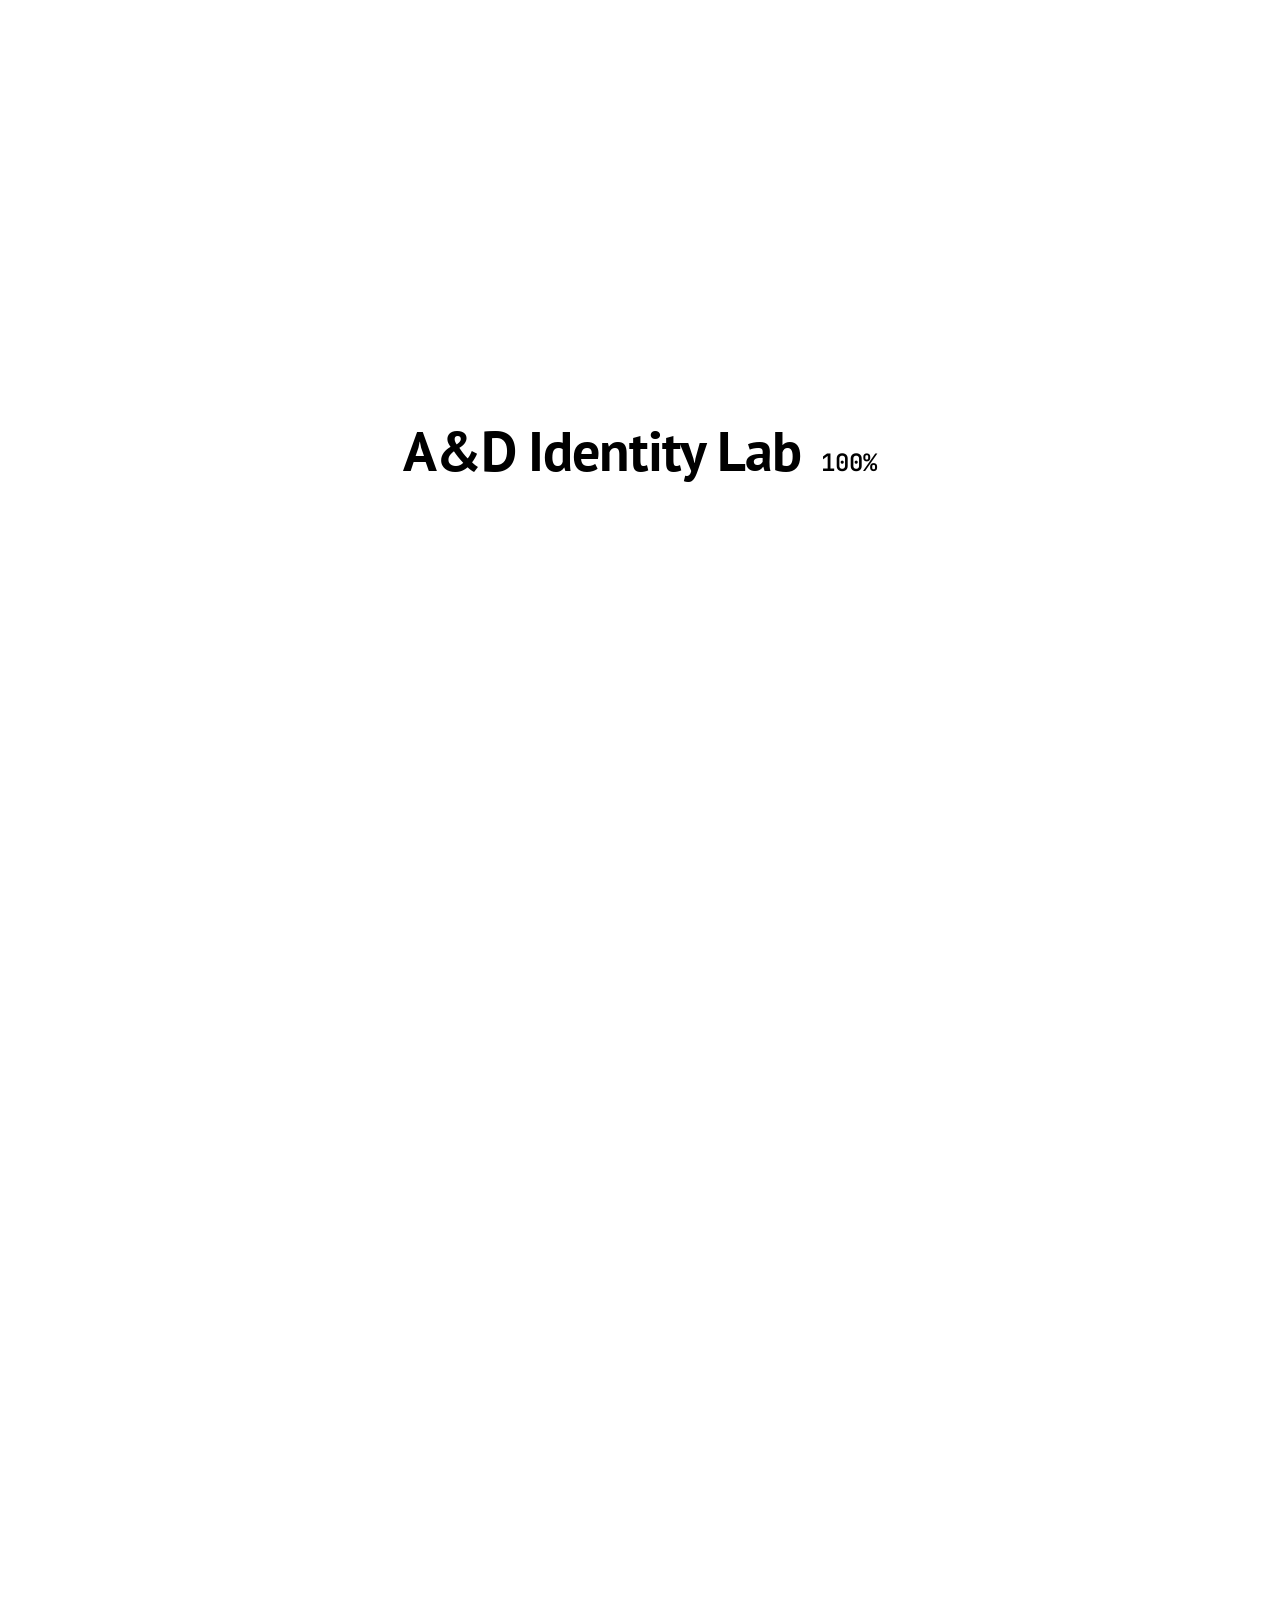
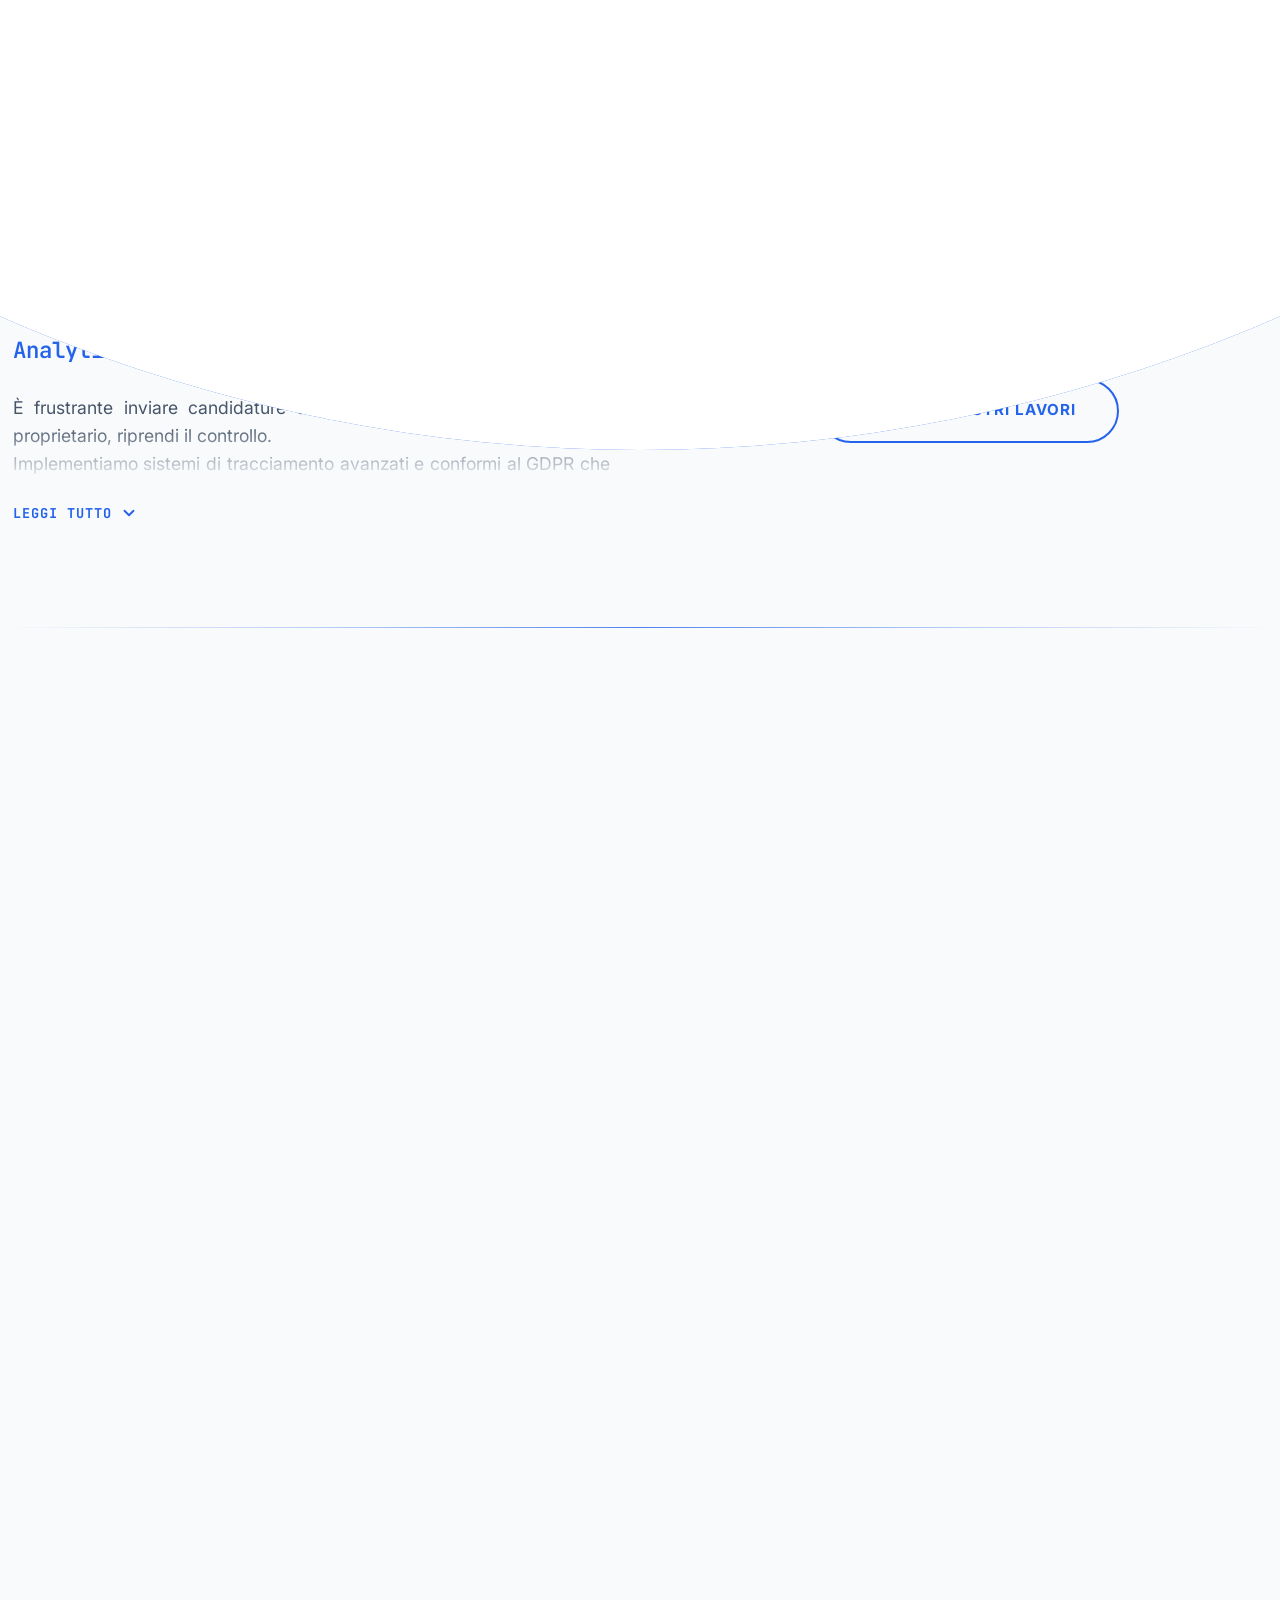
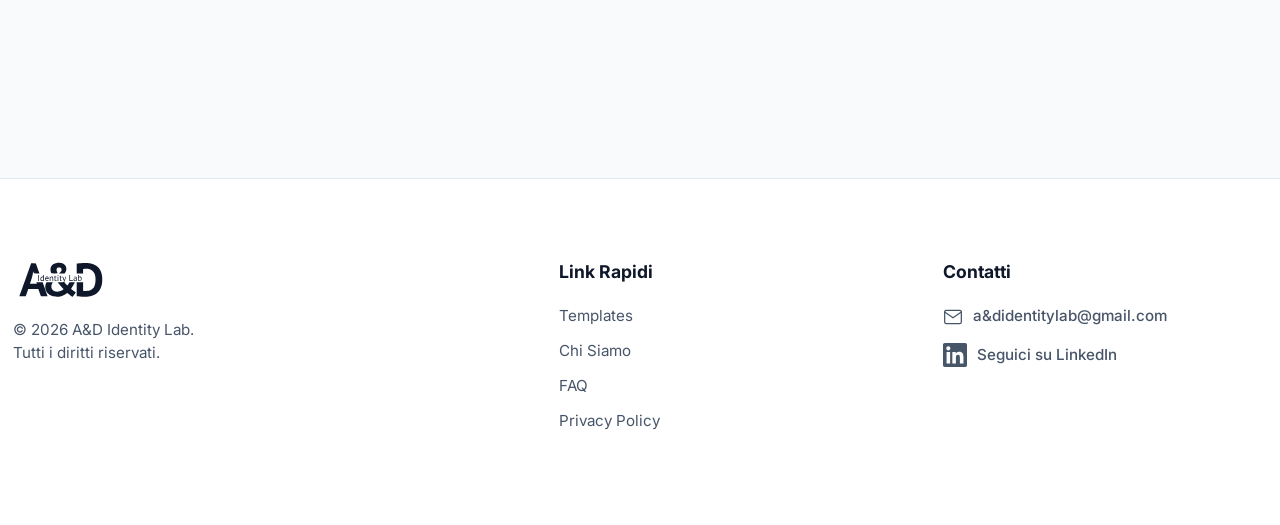
==== index.html @ 87195592 "nuovo logo e bug fix" ====
<!DOCTYPE html>
<html lang="it">
<head>
  <meta charset="UTF-8">
  <meta name="viewport" content="width=device-width, initial-scale=1.0, maximum-scale=1.0, user-scalable=no">
  <title>A&D Identity Lab | Siti Web Professionali</title>

  <link rel="icon" type="image/svg+xml" href="img/favicon.svg">

  <link rel="preconnect" href="https://fonts.googleapis.com">
  <link rel="preconnect" href="https://fonts.gstatic.com" crossorigin>
  <link href="https://fonts.googleapis.com/css2?family=Inter:wght@300;400;600;800;900&display=swap" rel="stylesheet">
  <link href="https://fonts.googleapis.com/css2?family=PT+Sans:wght@700&display=swap" rel="stylesheet">
  <link href="https://fonts.googleapis.com/css2?family=JetBrains+Mono:wght@400;600&display=swap" rel="stylesheet">
  <link href="https://api.fontshare.com/v2/css?f[]=clash-display@400,500,600,700&display=swap" rel="stylesheet">

  <style>
    /* --- RESET & VARIABLES (LIGHT PREMIUM THEME) --- */
    :root {
      --bg-color: #F8FAFC;
      --surface-color: #FFFFFF;
      --text-color: #0F172A;
      --secondary-text: #475569;
      --accent-color: #2563EB;
      --border-color: #E2E8F0;

      --font-main: 'Inter', sans-serif;
      --font-logo: 'PT Sans', sans-serif;
      --font-tech: 'JetBrains Mono', monospace;
      --font-hero: 'Clash Display', sans-serif;

      --container-width: 1600px;
      --mouse-x: -1000px;
      --mouse-y: -1000px;
      --header-height: 100px;
    }

    * { margin: 0; padding: 0; box-sizing: border-box; }
    html { scroll-behavior: smooth; }

    body { width: 100%; overflow-x: hidden; background-color: var(--bg-color); color: var(--text-color); font-family: var(--font-main); line-height: 1.5; cursor: default; }
    body.is-loading { overflow: hidden; height: 100%; position: fixed; width: 100%; top: 0; left: 0; }

    ::-webkit-scrollbar { display: none; }
    html { -ms-overflow-style: none; scrollbar-width: none; }

    a { text-decoration: none; color: inherit; transition: color 0.3s; }
    ul { list-style: none; }

    /* Mantiene il font del logo all'interno dei titoli */
    .section-title .inline-logo {
      font-family: var(--font-logo);
      font-weight: 700;
      letter-spacing: -1px; /* Stringe leggermente le lettere come nel logo originale */
    }

    /* ========================================================================= */
    /* --- INTRO PRELOADER --- */
    /* ========================================================================= */
    #intro-preloader {
      position: fixed; top: 0; left: 0; right: 0; bottom: 0;
      z-index: 10000; display: flex; justify-content: center; align-items: center; overflow: hidden;
    }

    .layer-blue { position: fixed; top: 50%; left: 50%; width: 250vmax; height: 250vmax; background-color: var(--accent-color); border-radius: 50%; transform: translate(-50%, -50%); z-index: 10001; will-change: width, height; }
    .layer-white { position: fixed; top: 50%; left: 50%; width: 250vmax; height: 250vmax; background-color: #ffffff; border-radius: 50%; transform: translate(-50%, -50%); z-index: 10002; display: flex; justify-content: center; align-items: center; will-change: width, height; }

    .layer-white.collapse { transition: width 1s cubic-bezier(0.77, 0, 0.175, 1), height 1s cubic-bezier(0.77, 0, 0.175, 1); width: 0vw; height: 0vw; }
    .layer-blue.collapse { transition: width 1s cubic-bezier(0.77, 0, 0.175, 1), height 1s cubic-bezier(0.77, 0, 0.175, 1); width: 0vw; height: 0vw; }

    .intro-content { display: flex; align-items: baseline; gap: 20px; z-index: 10010; transition: opacity 0.3s ease, transform 0.3s ease; }
    .intro-logo-text { font-family: var(--font-logo); font-size: clamp(1.8rem, 5vw, 3.5rem); font-weight: 700; color: #000; letter-spacing: -1px; }
    .intro-counter { font-family: var(--font-tech); font-size: clamp(1rem, 3vw, 1.5rem); color: #000; font-weight: 600; }

    /* --- LAYERS GLOBALI --- */
    .blueprint-grid {
      position: absolute; /* Cambiato da fixed ad absolute */
      top: 0; left: 0; width: 100%; height: 100%; z-index: 0; pointer-events: none;
      background-image: linear-gradient(to right, rgb(218, 228, 255) 1px, transparent 1px), linear-gradient(to bottom, rgb(218, 228, 255) 1px, transparent 1px);
      background-size: 100px 100px;
      -webkit-mask-image: radial-gradient(circle 400px at var(--mouse-x) var(--mouse-y), black 0%, transparent 100%);
      mask-image: radial-gradient(circle 300px at var(--mouse-x) var(--mouse-y), black 0%, transparent 100%);
    }

    .container { width: 98%; max-width: 1800px; margin: 0 auto; height: 100%; position: relative; z-index: 1; }

    /* --- HEADER --- */
    header { height: var(--header-height); position: fixed; width: 100%; top: 0; z-index: 9999; transition: transform 0.8s cubic-bezier(0.25, 1, 0.5, 1); color: var(--text-color); }
    header.header-hidden { transform: translateY(-100%); }
    nav { display: flex; justify-content: space-between; align-items: center; height: 100%; position: relative; }

    /*LOGO SVG */
    .logo-svg {
      height: 180px; /* Se lo vuoi più grande, metti 70 o 80 */
      width: auto;
      display: block;
      transition: color 0.3s ease;
      margin-left: -45px; /* Rimosso il margine negativo, non serve più! */
    }
    /* Correzione spazio vuoto sotto il logo nel footer */
    .logo-footer {
      margin-bottom: -70px;
      margin-top: -70px;
    }
    /*--- CAMBIO COLORE DINAMICO HEADER --- */
    header.over-blue .logo { color: #FFFFFF; transition: color 0.3s ease; }
    header.over-blue .nav-item a { color: #FFFFFF; transition: color 0.3s ease; }
    /* L'hover diventa nero quando lo sfondo è blu */
    header.over-blue .nav-item a span.hover-text { color: var(--text-color); }
    /* Cambia colore anche alle 3 lineette del menu mobile */
    header.over-blue .menu-toggle span { background-color: #FFFFFF; transition: background-color 0.3s ease; }

    .logo { font-family: var(--font-logo); font-size: 2.5rem; font-weight: 700; letter-spacing: -1px; line-height: 1; text-transform: uppercase; opacity: 0; position: relative; z-index: 1001; }
    .nav-links { position: absolute; left: 50%; transform: translateX(-50%); display: flex; gap: 60px; opacity: 0; z-index: 1001; }
    .nav-item { position: relative; height: 24px; overflow: hidden; cursor: pointer; }
    .nav-item a { display: block; font-size: 0.95rem; font-weight: 600; text-transform: uppercase; letter-spacing: 1px; transition: transform 0.4s cubic-bezier(0.77, 0, 0.175, 1); }
    .nav-item a span { display: block; height: 24px; line-height: 24px; }
    .nav-item a span.hover-text { color: var(--accent-color); }
    .nav-item:hover a { transform: translateY(-24px); }
    .desktop-spacer { width: 60px; display: block; }

    /* --- MOBILE MENU --- */
    .menu-toggle { display: none; flex-direction: column; justify-content: space-between; width: 30px; height: 14px; cursor: pointer; z-index: 2002; }
    .menu-toggle span { display: block; width: 100%; height: 2px; background-color: var(--text-color); transition: all 0.3s ease; }
    .menu-toggle.active span:nth-child(1) { transform: translateY(6px) rotate(45deg); background-color: var(--text-color); }
    .menu-toggle.active span:nth-child(2) { opacity: 0; transform: translateX(-10px); }
    .menu-toggle.active span:nth-child(3) { transform: translateY(-6px) rotate(-45deg); background-color: var(--text-color); }

    .menu-ripple { position: fixed; top: 0; left: 0; width: 100%; height: 100vh; clip-path: circle(0% at 100% 0%); pointer-events: none; transition: clip-path 0.7s cubic-bezier(0.8, 0, 0.2, 1); }
    .ripple-white-menu { background-color: #000000; z-index: 1998; }
    .ripple-blue-menu { background-color: var(--accent-color); z-index: 1999; }
    .mobile-menu-overlay { position: fixed; top: 0; left: 0; width: 100%; height: 100vh; background-color: var(--bg-color); z-index: 2000; display: flex; flex-direction: column; justify-content: center; align-items: center; clip-path: circle(0% at 100% 0%); transition: clip-path 0.7s cubic-bezier(0.8, 0, 0.2, 1); pointer-events: none; }

    .ripple-white-menu.active { clip-path: circle(150% at 100% 0%); transition-delay: 0s; }
    .ripple-blue-menu.active { clip-path: circle(150% at 100% 0%); transition-delay: 0.1s; }
    .mobile-menu-overlay.active { clip-path: circle(150% at 100% 0%); transition-delay: 0.2s; pointer-events: all; }
    .mobile-menu-overlay:not(.active) { transition-delay: 0s; }
    .ripple-blue-menu:not(.active) { transition-delay: 0.1s; }
    .ripple-white-menu:not(.active) { transition-delay: 0.2s; }

    .mobile-nav-list { text-align: center; }
    .mobile-nav-item { margin: 25px 0; overflow: hidden; }
    .mobile-nav-link { display: block; font-size: 2.5rem; font-weight: 800; color: var(--text-color); text-transform: uppercase; letter-spacing: -1px; transform: translateY(100%); opacity: 0; transition: transform 0.5s ease, opacity 0.5s ease; }
    .mobile-menu-overlay.active .mobile-nav-item:nth-child(1) .mobile-nav-link { transition-delay: 0.4s; transform: translateY(0); opacity: 1; }
    .mobile-menu-overlay.active .mobile-nav-item:nth-child(2) .mobile-nav-link { transition-delay: 0.5s; transform: translateY(0); opacity: 1; }
    .mobile-menu-overlay.active .mobile-nav-item:nth-child(3) .mobile-nav-link { transition-delay: 0.6s; transform: translateY(0); opacity: 1; }
    .mobile-menu-overlay.active .mobile-nav-item:nth-child(4) .mobile-nav-link { transition-delay: 0.7s; transform: translateY(0); opacity: 1; }

    /* ========================================================================= */
    /* --- HERO & IRIS WIPE CSS --- */
    /* ========================================================================= */
    .hero {
      height: 100vh;
      width: 100%;
      position: fixed;
      top: 0;
      left: 0;
      z-index: 1;
    }

    /* Lo sfondo blu che sta sotto e viene "scoperto" */
    .hero-bg-blue {
      position: absolute;
      top: 0; left: 0;
      width: 100%; height: 100%;
      background-color: var(--accent-color);
      z-index: 0;
    }

    /* Il contenitore che maschereremo a cerchio */
    .hero-content-mask {
      position: absolute;
      top: 0; left: 0;
      width: 100%; height: 100%;
      background-color: var(--bg-color); /* Lo stesso colore dello sfondo principale */
      z-index: 1;
      display: flex;
      align-items: flex-start;
      padding-top: 180px;
      will-change: clip-path; /* Aiuta la fluidità */
    }

    .hero-wrapper {
      display: flex; justify-content: space-between; align-items: flex-end; width: 100%;
      will-change: transform, opacity;
      transform-origin: center center;
    }

    .hero-text-block { width: 85%; }
    h1 {
      font-family: var(--font-hero);
      font-size: clamp(4rem, 9vw, 12rem);
      line-height: 0.95;
      font-weight: 600;
      letter-spacing: -0.02em;
      margin-bottom: 1.5rem;
      display: flex;
      flex-direction: column;
      transform: scaleY(1.15);
      transform-origin: left bottom;
    }
    /* ========================================================================= */
    /* --- EFFETTO TEXT REVEAL (RISE UP) --- */
    /* ========================================================================= */
    .line-mask {
      display: block;
      overflow: hidden;
      padding-bottom: 0.15em;
      margin-bottom: -0.15em;
    }

    .rise-text {
      display: inline-block;
      color: var(--text-color);
      transform: translateY(115%);
      opacity: 0;
    }
    p.hero-subtitle { font-family: var(--font-main); font-size: 1.25rem; color: var(--secondary-text); max-width: 600px; font-weight: 500; border-left: 3px solid var(--accent-color); padding-left: 25px; opacity: 0; margin-bottom: 2rem; }

    .hero-cta-block { margin-bottom: 30px; min-width: 250px; display: flex; justify-content: flex-end; }
    .btn-container { position: relative; width: 280px; height: 80px; overflow: hidden; opacity: 0; border-radius: 60px;}
    .btn-state { position: absolute; top: 0; left: 0; width: 100%; height: 100%; display: flex; justify-content: center; align-items: center; border-radius: 60px; cursor: pointer; }
    .btn-blueprint { z-index: 2; background-color: var(--surface-color); border: 1px solid var(--border-color); color: var(--secondary-text); font-family: var(--font-tech); font-size: 0.95rem; letter-spacing: 3px; background-image: linear-gradient(rgba(15,23,42,0.05) 1px, transparent 1px), linear-gradient(90deg, rgba(15,23,42,0.05) 1px, transparent 1px); background-size: 20px 20px; transform: translateY(100%); }
    .btn-final {
      z-index: 3;
      border: 2px solid var(--accent-color);
      background-color: var(--accent-color);
      color: #FFFFFF;
      font-family: var(--font-main);
      font-weight: 700;
      text-transform: uppercase;
      letter-spacing: 2px;
      font-size: 1.1rem;
      transform: translateY(100%);
      /* Modifiche per l'effetto fill */
      overflow: hidden;
      transition: color 0.4s cubic-bezier(0.25, 1, 0.5, 1), box-shadow 0.4s ease;
      box-shadow: 0 4px 15px rgba(37,99,235,0.1);
    }

    /* L'elemento "fluido" che riempie il bottone */
    .btn-final::before {
      content: '';
      position: absolute;
      top: 0; left: 0; width: 100%; height: 100%;
      background-color: #ffffff;
      z-index: -1;
      transform: translateY(100%); /* Parte da sotto */
      transition: transform 0.4s cubic-bezier(0.25, 1, 0.5, 1);
    }
    .btn-container:hover .btn-final {
      color: var(--accent-color);
      box-shadow: 0 15px 30px -5px rgba(37, 99, 235, 0.4);
    }

    .btn-container:hover .btn-final::before {
      transform: translateY(0); /* Sale e riempie il bottone */
    }    .btn-blueprint { pointer-events: none; } .btn-final { pointer-events: auto; }

    /* IL SIPARIO */
    .content-scroller {
      position: relative;
      z-index: 20;
      margin-top: 100vh;
      background-color: var(--bg-color);
      box-shadow: 0 -20px 40px rgba(0, 0, 0, 0.04);
    }

    /* ========================================================================= */
    /* --- ANIMAZIONI HERO TRIGGERATE DAL PRELOADER --- */
    /* ========================================================================= */
    body.start-animations .logo { animation: dropStraight 0.2s ease-out forwards; }
    body.start-animations .nav-links { animation: fadeDownCenter 0.2s ease-out forwards; }

    body.start-animations .rise-text { animation: riseUp 1.3s cubic-bezier(0.165, 0.84, 0.44, 1) forwards; }
    body.start-animations .delay-1 { animation-delay: 1.1s; }
    body.start-animations .delay-2 { animation-delay: 1.4s; }

    body.start-animations p.hero-subtitle { animation: fadeIn 1s ease-out 1.9s forwards; }
    body.start-animations .btn-container { animation: containerFadeIn 0.1s linear 2.1s forwards; }
    body.start-animations .btn-blueprint { animation: blueprintSequence 3s cubic-bezier(0.77, 0, 0.175, 1) 2.2s forwards; }
    body.start-animations .btn-final { animation: finalPushIn 0.8s cubic-bezier(0.77, 0, 0.175, 1) 4.7s forwards; }

    @keyframes dropStraight { from { opacity: 0; transform: translateY(-20px); } to { opacity: 1; transform: translateY(0); } }
    @keyframes fadeDownCenter { from { opacity: 0; transform: translateY(-20px) translateX(-50%); } to { opacity: 1; transform: translateY(0) translateX(-50%); } }
    @keyframes fadeIn { from { opacity: 0; transform: translateY(20px); } to { opacity: 1; transform: translateY(0); } }
    @keyframes riseUp {
      0% { transform: translateY(115%); opacity: 1; }
      100% { transform: translateY(0); opacity: 1; }
    }
    @keyframes containerFadeIn { to { opacity: 1; } }
    @keyframes blueprintSequence { 0% { transform: translateY(100%); opacity: 0; } 15% { transform: translateY(0%); opacity: 1; } 80% { transform: translateY(0%); opacity: 1; } 100% { transform: translateY(-100%); opacity: 0; } }
    @keyframes finalPushIn { to { transform: translateY(0%); opacity: 1; } }

    /* --- PREMIUM SEPARATOR (Non più Neon) --- */
    .premium-separator {
      width: 100%; height: 1px;
      background: linear-gradient(90deg, transparent, rgba(37,99,235,0.3), rgba(37,99,235,0.8), rgba(37,99,235,0.3), transparent);
      position: relative; z-index: 10;
    }

    /* --- TITOLI ANIMATI --- */
    .section-title {
      font-family: var(--font-hero); /* Se non lo avevi ancora messo, applica il nuovo font */
      font-size: clamp(3rem, 5vw, 6rem);
      font-weight: 600;
      margin-top: 0;
      color: var(--text-color);
      margin-bottom: 100px;
      letter-spacing: -1px; /* Leggermente ridotto per non sgranare il font largo */

      /* PARTENZA: Invisibile, in basso di 40px, e GIA' allungato in verticale (es. 1.15 = +15%) */
      opacity: 0;
      transform: translateY(40px) scaleY(1.05);
      transform-origin: left bottom; /* Importante: fa "crescere" il font verso l'alto */

      transition: opacity 0.8s ease, transform 0.8s cubic-bezier(0.175, 0.885, 0.32, 1.275);
    }

    /* ARRIVO: Visibile, al suo posto, e MANTIENE l'allungamento */
    .section-title.revealed {
      opacity: 1;
      margin-top: 0;
    }
    /* --- FEATURES SECTION --- */
    .why-ad { padding: 50px 0 100px; background-color: var(--bg-color); position: relative; z-index: 20; }
    .grid-2-col { display: grid; grid-template-columns: 1fr 1fr; gap: 80px 60px; }
    .why-item { display: flex; flex-direction: column; align-items: flex-start; position: relative; }
    .why-icon { font-size: 2.5rem; color: var(--accent-color); margin-bottom: 20px; }

    .title-switcher { position: relative; width: 100%; height: 40px; margin-bottom: 20px; overflow: hidden; }
    .title-code { position: absolute; top: 0; left: 0; width: 100%; transform: translateY(0); opacity: 1; transition: all 1.2s cubic-bezier(0.65, 0, 0.35, 1) 0.5s; font-family: var(--font-tech); font-size: 1.4rem; color: var(--accent-color); font-weight: 600; }
    .title-text { position: absolute; top: 0; left: 0; width: 100%; transform: translateY(100%); opacity: 0; transition: all 1.2s cubic-bezier(0.65, 0, 0.35, 1) 0.5s; font-family: var(--font-main); font-size: 1.8rem; font-weight: 800; color: var(--text-color); line-height: 1.2; }

    .why-item.revealed .title-code { transform: translateY(-100%); opacity: 0; }
    .why-item.revealed .title-text { transform: translateY(0); opacity: 1; }

    .text-expand-wrapper {
      position: relative;
      max-height: 90px;
      overflow: hidden;
      transition: max-height 0.8s cubic-bezier(0.25, 1, 0.5, 1);
    }

    .text-content {
      padding-bottom: 20px;
      margin-bottom: 20px;
      font-size: 1.1rem;
      line-height: 1.6;
      color: var(--secondary-text);
      text-align: justify;
    }

    .text-content strong { color: var(--text-color); font-weight: 700; }

    .fade-overlay {
      position: absolute;
      bottom: 0; left: 0; width: 100%; height: 60px;
      background: linear-gradient(to bottom, transparent, var(--bg-color));
      pointer-events: none;
      transition: opacity 1s ease;
    }
    .expand-trigger {
      background: none; border: none; cursor: pointer;
      margin-top: 15px; color: var(--accent-color);
      display: inline-flex; align-items: center; justify-content: flex-start; gap: 8px;
      font-family: var(--font-tech); font-size: 0.85rem; font-weight: 700; text-transform: uppercase; letter-spacing: 1px;
      transition: all 0.3s ease; padding: 5px 0; position: relative; z-index: 10;
    }
    .expand-trigger svg {
      width: 18px; height: 18px; stroke-width: 2.5;
      transition: transform 0.4s ease;
    }
    .expand-trigger:hover {
      color: #1d4ed8;
      transform: translateX(5px);
    }
    .why-item.expanded .expand-trigger { transform: none; }
    .why-item.expanded .expand-trigger svg { transform: rotate(180deg); }
    .cta-grid-cell { display: flex; flex-direction: row; justify-content: center; align-items: center; width: 100%; padding-top: 40px; }
    .btn-grid {
      display: flex; justify-content: center; align-items: center;
      width: 300px; height: 64px;
      border-radius: 50px; font-size: 0.95rem; font-weight: 700; text-transform: uppercase; letter-spacing: 1px; text-align: center; transition: all 0.3s ease; cursor: pointer; border: 2px solid transparent; text-decoration: none;
    }
    /* --- BOTTONE OUTLINE CON EFFETTO FILL FLUIDO --- */
    .btn-outline-blue {
      position: relative;
      overflow: hidden; /* Nasconde l'onda finché non ci passi sopra */
      border-color: var(--accent-color);
      background-color: transparent;
      color: var(--accent-color);
      z-index: 1; /* Fondamentale: tiene il testo sopra il livello del colore */
      transition: color 0.4s cubic-bezier(0.25, 1, 0.5, 1), box-shadow 0.4s ease, transform 0.4s ease;
    }

    /* L'elemento "fluido" nascosto sotto */
    .btn-outline-blue::before {
      content: '';
      position: absolute;
      top: 0; left: 0; width: 100%; height: 100%;
      background-color: var(--accent-color);
      z-index: -1; /* Lo spinge dietro al testo */
      transform: translateY(100%); /* Lo posiziona fuori dal bottone in basso */
      transition: transform 0.4s cubic-bezier(0.25, 1, 0.5, 1);
    }

    /* Stato Hover */
    .btn-outline-blue:hover {
      color: #ffffff; /* Il testo diventa bianco */
      box-shadow: 0 10px 30px rgba(37, 99, 235, 0.3);
      transform: translateY(-3px);
    }

    .btn-outline-blue:hover::before {
      transform: translateY(0); /* L'onda sale e riempie lo spazio */
    }
    /* --- PRICING SECTION --- */
    .pricing-section {
      padding: 60px 0 100px;
      background-color: var(--bg-color);
      /* Rimosso il background-image qui per evitare la doppia griglia */
      position: relative;
      z-index: 5;
      clip-path: inset(0 0 0 0); /* Trucco parallasse confinato */
    }

    /* La griglia fissa che fa da sfondo al glassmorphism */
    .pricing-section::before {
      content: '';
      position: fixed;
      top: 0; left: 0; width: 100vw; height: 100vh;
      background-image:
        linear-gradient(to right, rgb(218, 228, 255) 1px, transparent 1px),
        linear-gradient(to bottom, rgb(218, 228, 255) 1px, transparent 1px);
      background-size: 100px 100px;
      z-index: -1;
      pointer-events: none;
    }

    .pricing-section .section-title { margin-bottom: 80px; position: relative; z-index: 10; }
    .pricing-grid {
      display: grid;
      grid-template-columns: repeat(2, 1fr);
      gap: 40px; /* Aumentato leggermente il gap per farle respirare */
      max-width: 950px; /* Limita la larghezza totale per mantenere le giuste proporzioni */
      margin: 0 auto; /* Centra orizzontalmente l'intero blocco */
      position: relative;
      z-index: 10;
    }
    /* --- WRAPPER E ANIMAZIONI DI INGRESSO --- */
    .pricing-wrapper {
      position: relative;
      width: 100%;
      height: 100%; /* Serve per allungarle uguali nella griglia */
      opacity: 0; transform: translateY(50px);
      transition: opacity 0.8s ease, transform 0.8s cubic-bezier(0.175, 0.885, 0.32, 1.275);
    }

    .pricing-wrapper:nth-child(1) { transition-delay: 0.1s; }
    .pricing-wrapper:nth-child(2) { transition-delay: 0.25s; }

    .pricing-wrapper.revealed { opacity: 1; transform: translateY(0); }
    .pricing-wrapper.revealed:hover { transition-delay: 0s !important; }

    /* --- LA CARD AZZURRA SFASATA (DIETRO) --- */
    .pricing-offset-card {
      position: absolute;
      top: 25px;
      left: -20px;
      width: 100%;
      height: 100%;
      background: linear-gradient(135deg, var(--accent-color), #00C6FF);
      border-radius: 30px;
      z-index: 0;
      transition: transform 0.6s cubic-bezier(0.25, 1, 0.5, 1);
      will-change: transform;
    }

    /* Sfasatura invertita e gradiente premium "Dark" per il Bestseller */
    .pricing-wrapper.bestseller-wrapper .pricing-offset-card {
      background: linear-gradient(225deg, #0F172A, var(--accent-color));
    }

    /* --- LA CARD DI VETRO PRINCIPALE (DAVANTI) --- */
    .pricing-card {
      background: rgba(255, 255, 255, 0.20);
      backdrop-filter: blur(3px) saturate(100%);
      -webkit-backdrop-filter: blur(3px) saturate(100%);
      border: 1px solid rgba(255, 255, 255, 0.8);
      border-radius: 30px;
      padding: 35px 30px; /* Aumentato leggermente il respiro interno */
      display: flex; flex-direction: column; height: 100%;
      position: relative;
      z-index: 1;
      box-shadow:
        inset 0 1px 0 rgba(255, 255, 255, 1),
        0 25px 50px -12px rgba(15, 23, 42, 0.08);
      transition: transform 0.6s cubic-bezier(0.25, 1, 0.5, 1), box-shadow 0.4s ease;
      will-change: transform;
    }

    /* VETRO SCURO PER IL BESTSELLER (Il vero tocco di classe) */
    .pricing-card.bestseller {
      background: rgba(15, 23, 42, 0.15); /* Vetro scuro traslucido */
      border: 1px solid rgba(255, 255, 255, 0.15); /* Bordo di luce molto sottile */
      box-shadow:
        inset 0 1px 0 rgba(255, 255, 255, 0.1),
        0 25px 50px -12px rgba(15, 23, 42, 0.4);
    }

    /* --- ANIMAZIONE HOVER INTERATTIVA 3D --- */
    .pricing-wrapper:hover .pricing-card { transform: translateY(-6px) translateX(4px); }
    .pricing-wrapper:hover .pricing-offset-card { transform: translateY(4px) translateX(-4px); }

    .pricing-wrapper.bestseller-wrapper:hover .pricing-card { transform: translateY(-6px) translateX(-4px); }
    .pricing-wrapper.bestseller-wrapper:hover .pricing-offset-card { transform: translateY(4px) translateX(4px); }

    .badge-system {
      position: absolute; top: 15px; right: 20px; font-family: var(--font-tech); font-size: 0.65rem; font-weight: 600;
      color: #fff; background: var(--accent-color); padding: 5px 10px; border-radius: 6px; letter-spacing: 1px;
    }

    /* Testi Card Standard */
    .plan-name { font-family: var(--font-tech); font-size: 1.1rem; color: var(--text-color); margin-bottom: 5px; font-weight: 700; text-transform: uppercase; }
    .plan-target { font-size: 0.85rem; color: var(--secondary-text); margin-bottom: 15px; min-height: 40px; line-height: 1.4;}
    .plan-price-wrapper { margin-bottom: 20px; display: flex; flex-direction: column; align-items: flex-start; }
    .plan-price-row { display: flex; align-items: flex-start; line-height: 1; }
    .plan-price-currency { font-size: 1.1rem; font-weight: 700; color: var(--text-color); margin-top: 5px; margin-right: 2px; }
    .plan-price { font-size: 2.5rem; font-weight: 800; color: var(--text-color); letter-spacing: -1px; }
    .plan-price-vat { font-size: 0.75rem; color: var(--secondary-text); font-weight: 500; align-self: flex-end; margin-bottom: 6px; margin-left: 5px; }
    .plan-recurring { font-size: 0.7rem; color: var(--accent-color); font-weight: 700; text-transform: uppercase; letter-spacing: 0.5px; margin-top: 5px; line-height: 1.3; }

    .plan-features { list-style: none; margin-bottom: 25px; flex-grow: 1; }
    .plan-features li { margin-bottom: 10px; font-size: 0.85rem; color: var(--tex-color); display: flex; align-items: flex-start; line-height: 1.4; font-weight: 600;}
    .plan-features li svg { width: 16px; height: 16px; color: var(--accent-color); margin-right: 10px; margin-top: 2px; flex-shrink: 0; }
    .plan-features li strong { color: var(--text-color); font-weight: 700; }

    /* Testi Invertiti per Bestseller */
    .pricing-card.bestseller .plan-name { color: #fff; }
    .pricing-card.bestseller .plan-target { color: #9ca3af; }
    .pricing-card.bestseller .plan-price-currency, .pricing-card.bestseller .plan-price { color: #fff; }
    .pricing-card.bestseller .plan-price-vat { color: #9ca3af; }
    .pricing-card.bestseller .plan-recurring { color: #60a5fa; }
    .pricing-card.bestseller .plan-features li { color: #cbd5e1; }
    .pricing-card.bestseller .plan-features li strong { color: #fff; }
    .pricing-card.bestseller .plan-features li svg { color: #3b82f6; }

    /* Bottoni Pricing */
    .btn-pricing {
      width: 85%; padding: 14px 0; border-radius: 30px;
      font-family: var(--font-tech); font-size: 0.9rem;
      font-weight: 700; text-transform: uppercase; letter-spacing: 1px; text-align: center;
      transition: all 0.3s ease; cursor: pointer; display: block; border: none; position: relative; z-index: 5;
      align-self: center;
    }

    /* Tasto Scopri Template (minimale) nelle Card Pricing */
    .link-discover-templates {
      display: inline-flex;
      align-items: center;
      justify-content: center;
      gap: 8px;
      margin-top: 20px;
      font-family: var(--font-tech);
      font-size: 0.8rem;
      font-weight: 700;
      color: var(--secondary-text);
      text-transform: uppercase;
      letter-spacing: 1px;
      transition: all 0.3s ease;
    }
    .link-discover-templates svg {
      width: 16px;
      height: 16px;
      transition: transform 0.3s cubic-bezier(0.175, 0.885, 0.32, 1.275);
    }
    .link-discover-templates:hover {
      color: var(--accent-color);
    }
    .link-discover-templates:hover svg {
      transform: translate(3px, -3px); /* Freccina che scatta in diagonale */
    }

    /* Versione chiara per la card Bestseller scura */
    .pricing-card.bestseller .link-discover-templates { color: #cbd5e1; }
    .pricing-card.bestseller .link-discover-templates:hover { color: #fff; }
    .btn-pricing.outline { border: 2px solid var(--accent-color); background: transparent; color: var(--accent-color); }
    .btn-pricing.outline:hover { background: var(--accent-color); color: #fff; box-shadow: 0 10px 20px rgba(37, 99, 235, 0.2);}
    .btn-pricing.solid { background: var(--accent-color); border: 2px solid var(--accent-color); color: #fff; box-shadow: 0 4px 15px rgba(37, 99, 235, 0.3); }
    .btn-pricing.solid:hover { background: #1d4ed8; border-color: #1d4ed8; transform: translateY(-2px); box-shadow: 0 10px 25px rgba(37, 99, 235, 0.5); }

    .pricing-note-line {
      text-align: center; margin-top: 40px; font-family: var(--font-tech); font-size: 0.9rem; color: var(--secondary-text); font-weight: 500; position: relative; z-index: 10;
    }

    /* --- NUOVO BANNER CTA (VETRO PERFETTO) --- */
    .custom-plan-banner {
      display: flex;
      justify-content: space-between;
      align-items: center;
      gap: 40px;
      margin: 60px auto 0;
      padding: 40px 50px;
      border-radius: 16px;
      position: relative;
      z-index: 10;
      max-width: 950px;

      /* Il Vetro (aggiustato per essere visibile ma trasparente) */
      background: rgba(255, 255, 255, 0.1);
      backdrop-filter: blur(2px) saturate(200%);
      -webkit-backdrop-filter: blur(2px) saturate(200%);

      /* Bordi traslucidi */
      border: 1px solid rgba(255, 255, 255, 0.8);
      border-left: 4px solid rgba(37, 99, 235, 0.8);

      /* Ombreggiatura Apple Style */
      box-shadow:
        inset 0 1px 0 rgba(255, 255, 255, 1),
        0 15px 40px rgba(0, 0, 0, 0.04);

      /* Preparazione per l'animazione di entrata */
      opacity: 0;
      transform: translateY(30px);
      transition: all 0.8s cubic-bezier(0.175, 0.885, 0.32, 1.275);
    }

    .custom-plan-banner.revealed { opacity: 1; transform: translateY(0); }
    .banner-info { flex: 1; }
    .banner-tag { font-family: var(--font-tech); font-size: 0.85rem; color: var(--accent-color); font-weight: 700; letter-spacing: 1.5px; text-transform: uppercase; margin-bottom: 15px; display: block; }
    .banner-title { font-size: 1.5rem; color: var(--text-color); font-weight: 800; letter-spacing: -0.5px; margin-bottom: 10px; line-height: 1.2; }
    .banner-desc { font-size: 1.05rem; color: var(--secondary-text); line-height: 1.6; margin: 0; }

    .banner-action { flex-shrink: 0; }
    .btn-banner {
      padding: 16px 35px;
      background-color: var(--accent-color);
      color: #fff;
      font-family: var(--font-tech);
      font-size: 0.95rem;
      font-weight: 700;
      text-transform: uppercase;
      letter-spacing: 1px;
      border: none;
      border-radius: 50px;
      cursor: pointer;
      transition: all 0.3s ease;
      box-shadow: 0 4px 15px rgba(37,99,235,0.2);
    }
    .btn-banner:hover {
      background-color: #1d4ed8;
      transform: translateY(-3px);
      box-shadow: 0 15px 25px rgba(37,99,235,0.3);
    }
    /* --- MODALS (Adattati al Light Theme) --- */
    .modal-overlay { position: fixed; top: 0; left: 0; width: 100%; height: 100%; background: rgba(15,23,42,0.7); backdrop-filter: blur(5px); z-index: 20000; display: flex; justify-content: center; align-items: center; opacity: 0; pointer-events: none; transition: all 0.3s ease; }
    .modal-overlay.active { opacity: 1; pointer-events: all; }
    .modal-box { background: #ffffff; border: none; padding: 40px; border-radius: 20px; width: 90%; max-width: 450px; position: relative; transform: translateY(20px); transition: transform 0.4s cubic-bezier(0.175, 0.885, 0.32, 1.275); box-shadow: 0 25px 50px -12px rgba(0,0,0,0.25); }
    .modal-overlay.active .modal-box { transform: translateY(0); }
    .modal-close { position: absolute; top: 15px; right: 20px; font-size: 2rem; color: var(--text-color); cursor: pointer; line-height: 1; transition: color 0.3s; font-weight: 300;}
    .modal-close:hover { color: var(--accent-color); }
    .modal-title { font-family: var(--font-tech); font-size: 1.3rem; font-weight: 700; margin-bottom: 10px; color: var(--text-color); text-transform: uppercase; letter-spacing: -0.5px;}
    .modal-desc { font-size: 1rem; color: var(--secondary-text); margin-bottom: 25px; }

    .form-group { margin-bottom: 20px; }
    .form-input { width: 100%; background: #F1F5F9; border: 1px solid #CBD5E1; padding: 15px; color: var(--text-color); font-family: var(--font-main); font-size: 1rem; border-radius: 10px; outline: none; transition: all 0.3s ease; }
    .form-input:focus { border-color: var(--accent-color); background: #ffffff; box-shadow: 0 0 0 4px rgba(37,99,235,0.1); }
    textarea.form-input { resize: vertical; min-height: 120px; }

    .btn-submit { width: 100%; padding: 16px 0; background: var(--accent-color); color: #fff; border: none; border-radius: 10px; font-family: var(--font-tech); font-size: 1rem; font-weight: 700; cursor: pointer; transition: all 0.3s ease; text-transform: uppercase; letter-spacing: 1px; }
    .btn-submit:hover { background: #1d4ed8; transform: translateY(-2px); box-shadow: 0 10px 20px rgba(37,99,235,0.3);}

    /* --- FOOTER --- */
    footer { padding: 80px 0; border-top: 1px solid var(--border-color); background-color: #ffffff; position: relative; z-index: 10; font-size: 0.95rem; color: var(--secondary-text); }
    .footer-grid { display: grid; grid-template-columns: 1.5fr 1fr 1fr; gap: 60px; }
    .footer-col h4 { color: var(--text-color); font-size: 1.1rem; margin-bottom: 20px; font-weight: 700; }
    .footer-col .logo { color: var(--text-color); }
    .footer-col ul li { margin-bottom: 12px; }
    .footer-col ul li a:hover { color: var(--accent-color); font-weight: 500;}
    .contact-item { display: flex; align-items: center; gap: 10px; margin-bottom: 15px; color: var(--secondary-text); transition: 0.3s; font-weight: 500;}
    .contact-item:hover { color: var(--accent-color); }
    .contact-item svg { width: 20px; height: 20px; stroke-width: 1.5; }
    .social-link svg { fill: currentColor; width: 24px; height: 24px; }

    /* --- RESPONSIVE MEDIA QUERIES --- */
    @media (max-width: 1024px) {
      .container { padding: 0 20px;}
      h1 { font-size: 12vw; margin-bottom: 1.5rem; }
      p.hero-subtitle { font-size: 1.1rem; border-left: 2px solid var(--accent-color); padding-left: 15px; }
      .section-title { font-size: 3rem; margin-bottom: 50px; text-align: left; }
      .hero { height: 100vh; }
      .hero-content-mask { padding-top: 140px; padding-bottom: 60px; }
      .why-ad { padding-top: 40px; padding-bottom: 40px; }
      .pricing-section { padding-top: 40px; padding-bottom: 60px; }
      .hero-wrapper { flex-direction: column; align-items: flex-start; justify-content: flex-start; padding-top: 0; }
      .hero-text-block { width: 100%; margin-bottom: 40px; }
      .hero-cta-block { justify-content: center; width: 100%; min-width: unset; align-items: center; }
      .btn-container { width: 100%; max-width: 320px; }

      .grid-2-col { grid-template-columns: 1fr; gap: 60px; }
      .cta-grid-cell { flex-direction: column; width: 100%; align-items: stretch; gap: 20px; }
      .btn-grid { width: 100%; max-width: none; height: 60px; }

      .title-switcher { height: 40px; margin-bottom: 15px; }
      .title-code { font-size: 0.9rem; }
      .title-text { font-size: 1.25rem; }

      .nav-links { display: none; } .desktop-spacer { display: none; } .menu-toggle { display: flex; }
      .footer-grid { grid-template-columns: 1fr; gap: 40px; }
      .blueprint-grid { -webkit-mask-image: none !important; mask-image: none !important; opacity: 0.5; }

      /* --- PRICING FIX MOBILE --- */
      .pricing-grid { grid-template-columns: 1fr; gap: 60px; }

      /* Applica lo sfasamento a ZERO orizzontale a ENTRAMBE le card per renderle identiche */
      .pricing-offset-card,
      .pricing-wrapper.bestseller-wrapper .pricing-offset-card {
        top: 15px !important;
        left: 15px !important;
      }

      /* --- BANNER CTA MOBILE --- */
      .custom-plan-banner {
        flex-direction: column;
        align-items: flex-start;
        padding: 30px;
        gap: 25px;
        /* Su mobile il vetro deve essere più bianco per la leggibilità */
        background: rgba(255, 255, 255, 0.1);
      }
      .btn-banner { width: 100%; text-align: center; }

      .badge-system { position: relative; top: auto; right: auto; display: inline-block; margin-bottom: 12px; align-self: flex-start; }
      .pricing-note-line { font-size: 0.85rem; padding: 0 10px; line-height: 1.6; margin-top: 30px;}
    }

  </style>
</head>
<body class="is-loading">

<div id="intro-preloader">
  <div class="layer-blue"></div>
  <div class="layer-white">
    <div class="intro-content">
      <div class="intro-logo-text">A&D Identity Lab</div>
      <div class="intro-counter">0%</div>
    </div>
  </div>
</div>

<script>
  // LOGICA PRELOADER INTELLIGENTE
  document.addEventListener('DOMContentLoaded', () => {
    const preloader = document.getElementById('intro-preloader');
    const introContent = document.querySelector('.intro-content');
    const counterEl = document.querySelector('.intro-counter');
    const layerWhite = document.querySelector('.layer-white');
    const layerBlue = document.querySelector('.layer-blue');

    const isFirstVisit = !sessionStorage.getItem('ad_visited');
    sessionStorage.setItem('ad_visited', 'true');

    if (isFirstVisit) {
      let progress = 0;
      const interval = setInterval(() => {
        progress += Math.floor(Math.random() * 12) + 3;
        if (progress >= 100) {
          progress = 100;
          clearInterval(interval);
          counterEl.innerText = progress + '%';
          setTimeout(triggerImplosion, 300);
        } else {
          counterEl.innerText = progress + '%';
        }
      }, 70);
    } else {
      introContent.style.display = 'none';
      setTimeout(triggerImplosion, 50);
    }

    function triggerImplosion() {
      if(isFirstVisit) {
        introContent.style.opacity = '0';
        introContent.style.transform = 'translateY(-10px)';
      }

      const delayCollasso = isFirstVisit ? 300 : 0;

      setTimeout(() => {
        document.body.classList.remove('is-loading');
        document.body.classList.add('start-animations');
        layerWhite.classList.add('collapse');

        setTimeout(() => {
          layerBlue.classList.add('collapse');
          setTimeout(() => { preloader.remove(); }, 1000);
        }, 300);
      }, delayCollasso);
    }
  });

  // Logica Mouse Torcia
  document.addEventListener('mousemove', (e) => {
    document.documentElement.style.setProperty('--mouse-x', e.clientX + 'px');
    document.documentElement.style.setProperty('--mouse-y', e.clientY + 'px');
  });

  document.addEventListener('DOMContentLoaded', () => {

    // --- MOTORE UNIFICATO: HEADER, COLORI E ANIMAZIONE HERO ---
    let lastScrollTop = 0;
    const header = document.querySelector('header');
    const heroContentMask = document.querySelector('.hero-content-mask');
    const heroWrapper = document.querySelector('.hero-wrapper');
    const contentScroller = document.querySelector('.content-scroller');
    const fadeDistance = 800;

    window.addEventListener('scroll', () => {
      requestAnimationFrame(() => {
        let scrollY = window.pageYOffset || document.documentElement.scrollTop;

        // 1. NASCONDI/MOSTRA HEADER
        if (scrollY > lastScrollTop && scrollY > 100) {
          header.classList.add('header-hidden');
        } else {
          header.classList.remove('header-hidden');
        }
        lastScrollTop = scrollY <= 0 ? 0 : scrollY;

        // 2. COLORE DINAMICO (Bianco sul blu, Nero sul bianco)
        // Calcola a che distanza si trova il "sipario" bianco superiore
        let scrollerTop = contentScroller ? contentScroller.getBoundingClientRect().top : 1000;

        // Se siamo scesi oltre i 150px (appare il blu) E il sipario bianco è ancora sotto l'header (> 80px)
        if (scrollY > 150 && scrollerTop > 80) {
          header.classList.add('over-blue'); // Testo Bianco
        } else {
          header.classList.remove('over-blue'); // Torna Nero
        }

        // 3. ANIMAZIONE BUCO NERO (IRIS WIPE)
        let progress = Math.min(scrollY / fadeDistance, 1);
        let scale = 1 - (progress * 0.8);
        let radius = Math.max(0, 150 - (progress * 400));

        if (heroContentMask && heroWrapper && scrollY <= fadeDistance + 200) {
          heroWrapper.style.transform = `scale(${scale})`;
          heroContentMask.style.clipPath = `circle(${radius}% at 50% 50%)`;
          heroContentMask.style.webkitClipPath = `circle(${radius}% at 50% 50%)`;
        }
      });
    });
    // --- FINE MOTORE UNIFICATO ---

    // Fade In Observer per le card e i titoli
    const observer = new IntersectionObserver((entries) => {
      entries.forEach(entry => {
        if (entry.isIntersecting) {
          entry.target.classList.add('revealed');
          observer.unobserve(entry.target);
        }
      });
    }, { threshold: 0.15, rootMargin: "0px 0px -50px 0px" });

    document.querySelectorAll('.why-item, .section-title, .pricing-wrapper, .custom-plan-banner').forEach(item => observer.observe(item));

    document.querySelectorAll('.expand-trigger').forEach(btn => {
      btn.addEventListener('click', function() {
        const item = this.closest('.why-item');
        const wrapper = item.querySelector('.text-expand-wrapper');
        const textSpan = this.querySelector('.btn-text');

        item.classList.toggle('expanded');

        if(item.classList.contains('expanded')) {
          textSpan.innerText = 'Riduci';
          // Imposta l'altezza esattamente alla misura reale del contenuto
          wrapper.style.maxHeight = wrapper.scrollHeight + "px";
        } else {
          textSpan.innerText = 'Leggi tutto';
          // Riporta la card alla sua altezza di partenza tronca
          wrapper.style.maxHeight = "90px";
        }
      });
    });

    // MOBILE MENU
    const menuToggle = document.querySelector('.menu-toggle');
    const menuOverlay = document.querySelector('.mobile-menu-overlay');
    const rippleWhiteMenu = document.querySelector('.ripple-white-menu');
    const rippleBlueMenu = document.querySelector('.ripple-blue-menu');
    const body = document.body;

    function toggleMenu() {
      menuToggle.classList.toggle('active');
      rippleWhiteMenu.classList.toggle('active');
      rippleBlueMenu.classList.toggle('active');
      menuOverlay.classList.toggle('active');
      body.style.overflow = menuOverlay.classList.contains('active') ? 'hidden' : 'auto';
    }

    menuToggle.addEventListener('click', toggleMenu);
    document.querySelectorAll('.mobile-nav-link').forEach(l => l.addEventListener('click', toggleMenu));

    //FORMSPREE LINK PER INVIO EMAIL DIRETTO DA FORM
    const FORMSPREE_ENDPOINT = "https://formspree.io/f/xykddzpe";

    // --- MODAL LOGIC 1: SELEZIONE PIANO ---
    const planModal = document.getElementById('planModal');
    const closePlanModal = document.getElementById('closePlanModal');
    const planForm = document.getElementById('planForm');
    const planContainer = document.getElementById('planFormContainer');
    let originalPlanHTML = planContainer.innerHTML;

    document.querySelectorAll('.btn-modal-trigger').forEach(btn => {
      btn.addEventListener('click', (e) => {
        e.preventDefault();
        const plan = btn.getAttribute('data-plan');
        document.getElementById('selectedPlanInput').value = plan;
        planModal.classList.add('active');
      });
    });

    function hidePlanModal() { planModal.classList.remove('active'); setTimeout(() => planContainer.innerHTML = originalPlanHTML, 300); }
    closePlanModal.addEventListener('click', hidePlanModal);
    planModal.addEventListener('click', (e) => { if(e.target === planModal) hidePlanModal(); });

    planContainer.addEventListener('submit', (e) => {
      if(e.target.id === 'planForm') {
        e.preventDefault();
        const btn = document.getElementById('generatePlanBtn');
        btn.innerText = "Invio in corso..."; btn.style.opacity = "0.7"; btn.style.pointerEvents = "none";

        fetch(FORMSPREE_ENDPOINT, {
          method: 'POST',
          body: new FormData(e.target),
          headers: { 'Accept': 'application/json' }
        }).then(response => {
          if (response.ok) {
            planContainer.innerHTML = "<div style='text-align:center; padding: 30px 0;'><svg width='60' height='60' style='color:var(--accent-color); margin-bottom:20px;' viewBox='0 0 24 24' fill='none' stroke='currentColor' stroke-width='2' stroke-linecap='round' stroke-linejoin='round'><path d='M22 11.08V12a10 10 0 1 1-5.93-9.14'></path><polyline points='22 4 12 14.01 9 11.01'></polyline></svg><h3 style='color:var(--text-color); font-family:var(--font-tech); font-size:1.5rem; margin-bottom:10px;'>Richiesta Inviata!</h3><p style='color:var(--secondary-text); font-size:1rem;'>Abbiamo ricevuto i tuoi dati. Ti contatteremo a brevissimo.</p></div>";
          } else {
            btn.innerText = "Errore. Riprova."; btn.style.opacity = "1"; btn.style.pointerEvents = "auto";
          }
        }).catch(error => {
          btn.innerText = "Errore di rete."; btn.style.opacity = "1"; btn.style.pointerEvents = "auto";
        });
      }
    });

    // --- MODAL LOGIC 2: ANALISI PERSONALIZZATA ---
    const customModal = document.getElementById('customPlanModal');
    const openCustomBtn = document.getElementById('openCustomModalBtn');
    const closeCustomBtn = document.getElementById('closeCustomModal');
    const customContainer = document.getElementById('customFormContainer');
    let originalCustomHTML = customContainer.innerHTML;

    if(openCustomBtn) {
      openCustomBtn.addEventListener('click', (e) => {
        e.preventDefault();
        customModal.classList.add('active');
      });
    }

    function hideCustomModal() { customModal.classList.remove('active'); setTimeout(() => customContainer.innerHTML = originalCustomHTML, 300); }
    closeCustomBtn.addEventListener('click', hideCustomModal);
    customModal.addEventListener('click', (e) => { if(e.target === customModal) hideCustomModal(); });

    customContainer.addEventListener('submit', (e) => {
      if(e.target.id === 'customForm') {
        e.preventDefault();
        const btn = document.getElementById('sendCustomEmailBtn');
        btn.innerText = "Invio in corso..."; btn.style.opacity = "0.7"; btn.style.pointerEvents = "none";

        fetch(FORMSPREE_ENDPOINT, {
          method: 'POST',
          body: new FormData(e.target),
          headers: { 'Accept': 'application/json' }
        }).then(response => {
          if (response.ok) {
            customContainer.innerHTML = "<div style='text-align:center; padding: 30px 0;'><svg width='60' height='60' style='color:var(--accent-color); margin-bottom:20px;' viewBox='0 0 24 24' fill='none' stroke='currentColor' stroke-width='2' stroke-linecap='round' stroke-linejoin='round'><path d='M22 11.08V12a10 10 0 1 1-5.93-9.14'></path><polyline points='22 4 12 14.01 9 11.01'></polyline></svg><h3 style='color:var(--text-color); font-family:var(--font-tech); font-size:1.5rem; margin-bottom:10px;'>Messaggio Inviato!</h3><p style='color:var(--secondary-text); font-size:1rem;'>Analizzeremo la tua situazione e ti scriveremo presto.</p></div>";
          } else {
            btn.innerText = "Errore. Riprova."; btn.style.opacity = "1"; btn.style.pointerEvents = "auto";
          }
        }).catch(error => {
          btn.innerText = "Errore di rete."; btn.style.opacity = "1"; btn.style.pointerEvents = "auto";
        });
      }
    });
  });
</script>


<div class="menu-ripple ripple-white-menu"></div>
<div class="menu-ripple ripple-blue-menu"></div>
<div class="mobile-menu-overlay">
  <ul class="mobile-nav-list">
    <li class="mobile-nav-item"><a href="progetti.html" class="mobile-nav-link">Templates</a></li>
    <li class="mobile-nav-item"><a href="chisiamo.html" class="mobile-nav-link">Chi Siamo</a></li>
    <li class="mobile-nav-item"><a href="faq.html" class="mobile-nav-link">FAQ</a></li>
  </ul>
</div>

<header>
  <div class="container">
    <nav>
      <a href="index.html" class="logo">
        <svg class="logo-svg" version="1.0" xmlns="http://www.w3.org/2000/svg" viewBox="0 0 2000.000000 2000.000000" preserveAspectRatio="xMidYMid meet">
          <g transform="translate(0.000000,2000.000000) scale(0.100000,-0.100000)" fill="currentColor" stroke="none">
            <path d="M9875 11789 c-322 -44 -559 -206 -662 -454 -52 -123 -65 -287 -37 -436 16 -86 76 -250 99 -269 8 -7 124 -9 358 -8 l346 3 -35 55 c-48 77 -93 199 -104 282 -17 139 23 249 110 298 41 23 56 25 165 25 104 0 125 -3 160 -22 84 -45 124 -119 125 -228 0 -120 -62 -223 -210 -345 -41 -35 -77 -64 -79 -66 -2 -2 136 -4 307 -4 l312 0 35 48 c55 74 123 219 146 312 18 69 21 104 16 190 -8 171 -54 279 -166 391 -108 108 -216 164 -401 209 -99 24 -372 35 -485 19z"/>
            <path d="M12530 11755 c-124 -7 -276 -19 -337 -25 l-113 -12 0 -549 0 -549 355 0 355 0 0 249 0 248 68 6 c131 13 465 8 557 -8 275 -48 497 -216 624 -471 190 -382 180 -1109 -19 -1498 -22 -44 -56 -100 -75 -126 -55 -75 -168 -175 -252 -225 -168 -98 -300 -128 -563 -128 -102 0 -220 3 -262 7 l-78 8 0 474 0 474 -355 0 -355 0 0 -774 0 -774 28 -6 c27 -6 170 -15 582 -37 253 -14 598 -6 760 16 588 81 1043 398 1275 888 78 164 133 359 172 607 25 163 25 615 0 780 -38 248 -97 451 -180 615 -222 445 -612 708 -1179 796 -171 27 -673 34 -1008 14z"/>
            <path d="M6366 9923 c-357 -1000 -651 -1824 -654 -1830 -3 -10 70 -13 346 -13 268 0 352 3 359 13 6 6 70 189 144 405 l133 392 559 -2 559 -3 119 -330 c65 -181 130 -363 145 -402 l26 -73 369 0 c288 0 369 3 369 13 0 6 -122 355 -272 775 l-272 762 -348 0 c-191 0 -348 -1 -348 -3 0 -2 11 -37 25 -77 14 -40 25 -77 25 -82 0 -4 -173 -8 -385 -8 -212 0 -385 3 -385 6 0 3 59 184 130 402 118 362 134 418 175 632 64 337 65 340 79 340 8 0 20 -38 32 -107 l20 -108 312 -3 c172 -1 312 -1 312 0 0 2 -89 253 -199 558 l-198 555 -264 3 -264 2 -649 -1817z"/>
            <path d="M9974 10450 c-25 -10 -34 -37 -23 -67 11 -30 45 -38 74 -19 54 36 10 108 -51 86z"/>
            <path d="M7810 10115 l0 -335 40 0 40 0 0 335 0 335 -40 0 -40 0 0 -335z"/>
            <path d="M8360 10349 c0 -91 -2 -100 -17 -96 -57 16 -81 17 -130 7 -64 -14 -118 -56 -144 -115 -14 -30 -19 -65 -19 -135 0 -80 4 -103 25 -148 21 -44 32 -56 71 -74 68 -30 141 -22 194 21 l40 32 6 -30 c5 -25 11 -31 33 -31 l26 0 -3 335 -3 335 -39 0 -40 0 0 -101z m-26 -159 l26 -10 0 -130 c0 -176 -18 -211 -110 -212 -84 -1 -123 55 -124 177 0 93 17 135 67 165 35 22 100 26 141 10z"/>
            <path d="M11260 10115 l0 -335 195 0 195 0 0 35 0 35 -155 0 -155 0 0 300 0 300 -40 0 -40 0 0 -335z"/>
            <path d="M12230 10129 l0 -320 38 -16 c22 -10 68 -16 117 -17 97 -1 159 24 198 82 74 106 53 328 -34 381 -67 41 -156 39 -209 -5 l-30 -26 0 121 0 121 -40 0 -40 0 0 -321z m269 45 c72 -61 69 -239 -6 -304 -28 -25 -43 -30 -83 -30 -27 0 -60 4 -74 10 l-26 10 0 125 c0 135 9 169 52 199 36 25 101 20 137 -10z"/>
            <path d="M9653 10360 c-19 -8 -23 -17 -23 -55 l0 -45 -40 0 c-39 0 -40 -1 -40 -35 0 -34 1 -35 40 -35 l40 0 0 -181 0 -181 29 -29 c33 -33 83 -38 153 -17 35 10 39 14 33 37 -9 34 -7 33 -51 23 -87 -18 -94 -2 -94 199 l0 149 65 0 65 0 0 35 0 35 -65 0 -65 0 0 55 c0 58 -4 62 -47 45z"/>
            <path d="M10250 10361 c-22 -6 -25 -13 -28 -54 -3 -46 -4 -47 -38 -47 -32 0 -34 -2 -34 -35 0 -33 2 -35 35 -35 l35 0 0 -165 c0 -232 17 -264 137 -252 71 7 95 21 84 50 -7 20 -14 22 -60 19 -81 -6 -81 -5 -81 184 l0 164 66 0 65 0 -3 33 c-3 32 -3 32 -65 35 l-63 3 0 54 c0 58 -2 59 -50 46z"/>
            <path d="M8708 10261 c-85 -28 -129 -97 -136 -213 -11 -189 69 -287 227 -276 53 4 117 24 139 43 3 3 -14 42 -23 53 -1 1 -16 -5 -33 -14 -42 -21 -136 -20 -168 1 -36 23 -64 74 -64 118 l0 37 150 0 150 0 6 26 c10 38 -3 122 -23 157 -11 17 -33 40 -51 50 -36 21 -133 31 -174 18z m143 -90 c21 -22 29 -39 29 -65 l0 -36 -115 0 c-113 0 -115 0 -115 23 0 31 36 86 63 97 12 5 41 9 65 9 35 1 49 -5 73 -28z"/>
            <path d="M9237 10256 c-22 -8 -50 -24 -63 -37 l-24 -22 -6 32 c-6 27 -10 32 -33 29 l-26 -3 -3 -237 -2 -238 40 0 40 0 0 171 0 171 39 39 c33 33 45 39 80 39 97 0 111 -33 111 -255 l0 -165 41 0 41 0 -4 188 c-5 203 -14 246 -61 277 -35 23 -123 29 -170 11z"/>
            <path d="M9960 10021 l0 -241 40 0 40 0 -2 238 -3 237 -37 3 -38 3 0 -240z"/>
            <path d="M10480 10255 c0 -4 43 -113 96 -243 l95 -236 -16 -42 c-19 -50 -46 -76 -79 -76 -14 0 -27 -7 -30 -14 -4 -11 -57 -14 -286 -14 l-281 0 75 -98 c107 -139 270 -333 395 -469 58 -64 122 -134 141 -156 l34 -40 -51 -47 c-120 -111 -327 -200 -509 -221 -336 -38 -648 96 -754 323 -91 195 -57 454 86 648 l44 60 -364 0 -363 0 -32 -72 c-98 -219 -122 -509 -60 -738 83 -308 334 -571 666 -695 183 -69 360 -98 603 -98 196 0 291 11 459 53 184 47 465 194 626 328 27 23 54 42 58 42 5 0 39 -27 75 -61 184 -169 494 -376 528 -353 19 12 353 477 349 485 -2 3 -51 34 -109 69 -120 72 -216 142 -341 249 -77 65 -85 75 -73 91 129 179 294 455 369 618 l38 82 -299 0 -298 0 -43 -77 c-43 -81 -120 -196 -163 -248 l-26 -30 -55 55 c-31 30 -104 110 -163 178 -61 70 -114 122 -124 122 -22 0 -22 4 -3 33 11 18 205 579 205 594 0 3 -17 3 -37 1 l-37 -3 -33 -105 c-18 -58 -43 -141 -54 -185 -12 -44 -23 -87 -26 -95 -2 -8 -22 35 -42 95 -21 61 -54 151 -72 200 l-34 90 -43 3 c-23 2 -42 0 -42 -3z"/>
            <path d="M11793 10243 c-45 -15 -52 -28 -30 -56 11 -14 17 -15 67 -1 64 17 135 13 158 -9 9 -9 17 -40 20 -71 l4 -56 -73 0 c-97 0 -146 -15 -186 -55 -28 -28 -33 -40 -33 -80 0 -30 7 -60 20 -80 45 -72 165 -82 238 -20 17 14 32 25 35 25 3 0 8 -13 12 -30 5 -24 12 -30 33 -30 l27 0 -3 197 c-4 215 -9 241 -62 268 -38 20 -170 19 -227 -2z m215 -285 c4 -46 -10 -74 -51 -98 -69 -42 -157 -12 -157 54 0 19 8 40 18 49 23 21 85 36 142 34 44 -2 45 -3 48 -39z"/>
          </g>
        </svg>
      </a>
      <ul class="nav-links">
        <li class="nav-item"><a href="progetti.html"><span>Templates</span><span class="hover-text">Templates</span></a></li>
        <li class="nav-item"><a href="chisiamo.html"><span>Chi Siamo</span><span class="hover-text">Chi Siamo</span></a></li>
        <li class="nav-item"><a href="faq.html"><span>FAQ</span><span class="hover-text">FAQ</span></a></li>
      </ul>
      <div class="desktop-spacer"></div>
      <div class="menu-toggle"><span></span><span></span><span></span></div>
    </nav>
  </div>
</header>

<section class="hero">
  <div class="hero-bg-blue"></div>
  <div class="hero-content-mask">
    <div class="blueprint-grid"></div>
    <div class="container" style="position: relative; z-index: 2;">
      <div class="hero-wrapper">
        <div class="hero-text-block">
          <h1>
            <span class="line-mask"><span class="rise-text delay-1">Il Tuo Profilo,</span></span>
            <span class="line-mask"><span class="rise-text delay-2">Fuori dalla Massa.</span></span>
          </h1>
          <p class="hero-subtitle">
            Trasformiamo il tuo CV e il tuo portfolio in un'esperienza digitale ad alte prestazioni.<br>
            Per professionisti che vogliono dominare su Linkedin e farsi ricordare dagli HR.
          </p>
        </div>
        <div class="hero-cta-block">
          <div class="btn-container" onclick="document.getElementById('pricing').scrollIntoView({behavior: 'smooth'})">
            <div class="btn-state btn-blueprint">COME DISTINGUERTI</div>
            <div class="btn-state btn-final">COME DISTINGUERTI</div>
          </div>
        </div>
      </div>
    </div>
  </div>
</section>

<div class="content-scroller">
  <div class="premium-separator"></div>

  <section class="why-ad">
    <div class="container">
      <h2 class="section-title">Perché <span class="inline-logo">A&D</span>?</h2>
      <div class="grid-2-col">

        <div class="why-item">
          <div class="why-icon"><svg width="40" height="40" viewBox="0 0 24 24" fill="none" stroke="currentColor" stroke-width="1.5" stroke-linecap="round" stroke-linejoin="round"><polygon points="13 2 3 14 12 14 11 22 21 10 12 10 13 2"></polygon></svg></div>
          <div class="title-switcher">
            <div class="title-code">optimizeAssets()</div>
            <h3 class="title-text">Zero Attese per gli HR</h3>
          </div>
          <div class="text-expand-wrapper">
            <div class="text-content">
              <p>Un recruiter dedica in media 6 secondi a un CV. Se il tuo sito impiega troppo a caricarsi, l'opportunità è persa.</p>
              <p>Dimentica i siti pesanti e pre-impostati. Scriviamo codice puro e ottimizzato a mano. Il risultato? Quando un HR clicca dal tuo profilo Linkedin, il tuo sito si apre istantaneamente, comunicando precisione e professionalità ancora prima che leggano il tuo nome.</p>
            </div>
            <div class="fade-overlay"></div>
          </div>
          <button class="expand-trigger" aria-label="Espandi">
            <span class="btn-text">Leggi tutto</span>
            <svg viewBox="0 0 24 24" fill="none" stroke="currentColor" stroke-linecap="round" stroke-linejoin="round"><polyline points="6 9 12 15 18 9"></polyline></svg>
          </button>
        </div>

        <div class="why-item">
          <div class="why-icon"><svg width="40" height="40" viewBox="0 0 24 24" fill="none" stroke="currentColor" stroke-width="1.5" stroke-linecap="round" stroke-linejoin="round"><circle cx="11" cy="11" r="8"></circle><line x1="21" y1="21" x2="16.65" y2="16.65"></line></svg></div>
          <div class="title-switcher">
            <div class="title-code">inject(SchemaOrg)</div>
            <h3 class="title-text">Fatti Trovare da Chi Conta</h3>
          </div>
          <div class="text-expand-wrapper">
            <div class="text-content">
              <p>Cosa succede quando un'azienda o un headhunter cerca il tuo Nome e Cognome su Google?</p>
              <p>Strutturiamo il tuo sito in modo che i motori di ricerca capiscano esattamente chi sei e quali sono le tue competenze. Costruiamo la tua autorevolezza digitale per far sì che il tuo sito personale domini i risultati di ricerca, mettendo in ombra omonimie o vecchi profili social.</p>
            </div>
            <div class="fade-overlay"></div>
          </div>
          <button class="expand-trigger" aria-label="Espandi">
            <span class="btn-text">Leggi tutto</span>
            <svg viewBox="0 0 24 24" fill="none" stroke="currentColor" stroke-linecap="round" stroke-linejoin="round"><polyline points="6 9 12 15 18 9"></polyline></svg>
          </button>
        </div>

        <div class="why-item">
          <div class="why-icon"><svg width="40" height="40" viewBox="0 0 24 24" fill="none" stroke="currentColor" stroke-width="1.5" stroke-linecap="round" stroke-linejoin="round"><path d="M12 2L2 7l10 5 10-5-10-5zM2 17l10 5 10-5M2 12l10 5 10-5"></path></svg></div>
          <div class="title-switcher">
            <div class="title-code">new Brand(Identity)</div>
            <h3 class="title-text">Design Sartoriale</h3>
          </div>
          <div class="text-expand-wrapper">
            <div class="text-content">
              <p>I template pre-confezionati ti fanno sembrare uguale a mille altri candidati. Tu hai identità e un percorso unici.</p>
              <p>Pratichiamo la <strong>Sartoria Digitale</strong>. Costruiamo il layout attorno alle tue esperienze, evidenziando i tuoi punti di forza. Dal CV interattivo al portfolio dei tuoi progetti, ogni dettaglio è disegnato per guidare l'utente verso il pulsante "Contattami".</p>
            </div>
            <div class="fade-overlay"></div>
          </div>
          <button class="expand-trigger" aria-label="Espandi">
            <span class="btn-text">Leggi tutto</span>
            <svg viewBox="0 0 24 24" fill="none" stroke="currentColor" stroke-linecap="round" stroke-linejoin="round"><polyline points="6 9 12 15 18 9"></polyline></svg>
          </button>
        </div>

        <div class="why-item">
          <div class="why-icon"><svg width="40" height="40" viewBox="0 0 24 24" fill="none" stroke="currentColor" stroke-width="1.5" stroke-linecap="round" stroke-linejoin="round"><path d="M12 22s8-4 8-10V5l-8-3-8 3v7c0 6 8 10 8 10z"></path></svg></div>
          <div class="title-switcher">
            <div class="title-code">Security.enforce()</div>
            <h3 class="title-text">Aree Private e Sicure</h3>
          </div>
          <div class="text-expand-wrapper">
            <div class="text-content">
              <p>Non tutto il tuo percorso deve essere di dominio pubblico. Proteggiamo i tuoi dati sensibili.</p>
              <p>Creiamo aree protette da password dove puoi inserire referenze, progetti riservati, numeri di telefono o documenti specifici. Sarai tu a decidere a quale HR, azienda o contatto fornire la chiave d'accesso per visionare il tuo materiale più prezioso.</p>
            </div>
            <div class="fade-overlay"></div>
          </div>
          <button class="expand-trigger" aria-label="Espandi">
            <span class="btn-text">Leggi tutto</span>
            <svg viewBox="0 0 24 24" fill="none" stroke="currentColor" stroke-linecap="round" stroke-linejoin="round"><polyline points="6 9 12 15 18 9"></polyline></svg>
          </button>
        </div>

        <div class="why-item">
          <div class="why-icon"><svg width="40" height="40" viewBox="0 0 24 24" fill="none" stroke="currentColor" stroke-width="1.5" stroke-linecap="round" stroke-linejoin="round"><line x1="18" y1="20" x2="18" y2="10"></line><line x1="12" y1="20" x2="12" y2="4"></line><line x1="6" y1="20" x2="6" y2="14"></line></svg></div>
          <div class="title-switcher">
            <div class="title-code">Analytics.track(KPI)</div>
            <h3 class="title-text">Scopri Chi ti Osserva</h3>
          </div>
          <div class="text-expand-wrapper">
            <div class="text-content">
              <p>È frustrante inviare candidature e non avere feedback. Con un sito proprietario, riprendi il controllo.</p>
              <p>Implementiamo sistemi di tracciamento avanzati e conformi al GDPR che ti permettono di sapere quanti recruiter visitano il tuo profilo, da quali aziende provengono e quali sezioni del tuo CV leggono con più attenzione. Trasforma i dati in mosse di carriera vincenti.</p>
            </div>
            <div class="fade-overlay"></div>
          </div>
          <button class="expand-trigger" aria-label="Espandi">
            <span class="btn-text">Leggi tutto</span>
            <svg viewBox="0 0 24 24" fill="none" stroke="currentColor" stroke-linecap="round" stroke-linejoin="round"><polyline points="6 9 12 15 18 9"></polyline></svg>
          </button>
        </div>

        <div class="cta-grid-cell" style="justify-content: center; width: 100%;">
          <a href="progetti.html" class="btn-grid btn-outline-blue">Guarda i Nostri Lavori</a>
        </div>

      </div>
    </div>
  </section>

  <div class="premium-separator"></div>

  <section id="pricing" class="pricing-section">
    <div class="container">
      <h2 class="section-title">Infrastrutture e Piani</h2>

      <div class="pricing-grid">

        <div class="pricing-wrapper revealed-element">
          <div class="pricing-offset-card"></div>
          <div class="pricing-card">
            <h3 class="plan-name">Identity</h3>
            <p class="plan-target">Per Junior e figure emergenti che vogliono una presenza pulita.</p>
            <div class="plan-price-wrapper">
              <div class="plan-price-row">
                <span class="plan-price-currency">€</span>
                <span class="plan-price">490</span>
                <span class="plan-price-vat">iva incl.</span>
              </div>
              <div class="plan-recurring">con manutenzione, hosting e dominio inclusi per il <strong>primo anno</strong></div>
            </div>
            <ul class="plan-features">
              <li><svg viewBox="0 0 24 24" fill="none" stroke="currentColor" stroke-width="2"><polyline points="20 6 9 17 4 12"></polyline></svg> <strong>Sito One-Page con CV Digitale</strong></li>
              <li><svg viewBox="0 0 24 24" fill="none" stroke="currentColor" stroke-width="2"><polyline points="20 6 9 17 4 12"></polyline></svg> Form di Contatto Diretto</li>
              <li><svg viewBox="0 0 24 24" fill="none" stroke="currentColor" stroke-width="2"><polyline points="20 6 9 17 4 12"></polyline></svg> Ottimizzazione Mobile</li>
              <li><svg viewBox="0 0 24 24" fill="none" stroke="currentColor" stroke-width="2"><polyline points="20 6 9 17 4 12"></polyline></svg> Conformità Privacy e Cookie</li>
            </ul>
            <button class="btn-pricing outline btn-modal-trigger" data-plan="Identity">Inizia con Identity</button>
            <a href="progetti.html#templates-identity" class="link-discover-templates">
              Guarda i modelli <svg viewBox="0 0 24 24" fill="none" stroke="currentColor" stroke-width="2" stroke-linecap="round" stroke-linejoin="round"><line x1="7" y1="17" x2="17" y2="7"></line><polyline points="7 7 17 7 17 17"></polyline></svg>
            </a>
          </div>
        </div>

        <div class="pricing-wrapper bestseller-wrapper revealed-element">
          <div class="pricing-offset-card"></div>
          <div class="pricing-card bestseller">
            <div class="badge-system"> IL PIÙ RICHIESTO </div>
            <h3 class="plan-name">Professional</h3>
            <p class="plan-target">Per Senior e figure professionali che vogliono sbaragliare la concorrenza.</p>
            <div class="plan-price-wrapper">
              <div class="plan-price-row">
                <span class="plan-price-currency">€</span>
                <span class="plan-price">990</span>
                <span class="plan-price-vat">iva incl.</span>
              </div>
              <div class="plan-recurring">con manutenzione, hosting e dominio inclusi per il <strong>primo anno</strong></div>
            </div>
            <ul class="plan-features">
              <li><svg viewBox="0 0 24 24" fill="none" stroke="currentColor" stroke-width="2"><polyline points="20 6 9 17 4 12"></polyline></svg> <strong>Sito Multi-Pagina</strong> (Home, Profilo, Area Privata)</li>
              <li><svg viewBox="0 0 24 24" fill="none" stroke="currentColor" stroke-width="2"><polyline points="20 6 9 17 4 12"></polyline></svg> <strong>Multi-lingua: Italiano e Inglese</strong></li>
              <li><svg viewBox="0 0 24 24" fill="none" stroke="currentColor" stroke-width="2"><polyline points="20 6 9 17 4 12"></polyline></svg> Portfolio Progetti</li>
              <li><svg viewBox="0 0 24 24" fill="none" stroke="currentColor" stroke-width="2"><polyline points="20 6 9 17 4 12"></polyline></svg> Responsive Design Curato</li>
              <li><svg viewBox="0 0 24 24" fill="none" stroke="currentColor" stroke-width="2"><polyline points="20 6 9 17 4 12"></polyline></svg> Conformità Privacy e Cookie</li>
              <li><svg viewBox="0 0 24 24" fill="none" stroke="currentColor" stroke-width="2"><polyline points="20 6 9 17 4 12"></polyline></svg> <strong>SEO Ottimizzata</strong></li>
              <li><svg viewBox="0 0 24 24" fill="none" stroke="currentColor" stroke-width="2"><polyline points="20 6 9 17 4 12"></polyline></svg> <strong>Google Analytics Setup</strong></li>
            </ul>
            <button class="btn-pricing solid btn-modal-trigger" data-plan="Professional">Scegli Professional</button>
            <a href="progetti.html#templates-professional" class="link-discover-templates">
              Guarda i modelli <svg viewBox="0 0 24 24" fill="none" stroke="currentColor" stroke-width="2" stroke-linecap="round" stroke-linejoin="round"><line x1="7" y1="17" x2="17" y2="7"></line><polyline points="7 7 17 7 17 17"></polyline></svg>
            </a>
          </div>
        </div>
      </div>

      <div class="custom-plan-banner">
        <div class="banner-info">
          <span class="banner-tag">// Architetture Scalabili</span>
          <h3 class="banner-title">Indeciso sull'infrastruttura giusta?</h3>
          <p class="banner-desc">Raccontaci il tuo percorso, configureremo la soluzione perfetta.</p>
        </div>
        <div class="banner-action">
          <button id="openCustomModalBtn" class="btn-banner">Parla con noi</button>
        </div>
      </div>
      </div>

  </section>

  <footer>
    <div class="container">
      <div class="footer-grid">
        <div class="footer-col">
          <div class="logo" style="opacity: 1; margin-bottom: 20px; animation: none;">
            <svg class="logo-svg logo-footer" version="1.0" xmlns="http://www.w3.org/2000/svg" viewBox="0 0 2000 2000" preserveAspectRatio="xMinYMid meet">              <g transform="translate(0.000000,2000.000000) scale(0.100000,-0.100000)" fill="currentColor" stroke="none">
                <path d="M9875 11789 c-322 -44 -559 -206 -662 -454 -52 -123 -65 -287 -37 -436 16 -86 76 -250 99 -269 8 -7 124 -9 358 -8 l346 3 -35 55 c-48 77 -93 199 -104 282 -17 139 23 249 110 298 41 23 56 25 165 25 104 0 125 -3 160 -22 84 -45 124 -119 125 -228 0 -120 -62 -223 -210 -345 -41 -35 -77 -64 -79 -66 -2 -2 136 -4 307 -4 l312 0 35 48 c55 74 123 219 146 312 18 69 21 104 16 190 -8 171 -54 279 -166 391 -108 108 -216 164 -401 209 -99 24 -372 35 -485 19z"/>
                <path d="M12530 11755 c-124 -7 -276 -19 -337 -25 l-113 -12 0 -549 0 -549 355 0 355 0 0 249 0 248 68 6 c131 13 465 8 557 -8 275 -48 497 -216 624 -471 190 -382 180 -1109 -19 -1498 -22 -44 -56 -100 -75 -126 -55 -75 -168 -175 -252 -225 -168 -98 -300 -128 -563 -128 -102 0 -220 3 -262 7 l-78 8 0 474 0 474 -355 0 -355 0 0 -774 0 -774 28 -6 c27 -6 170 -15 582 -37 253 -14 598 -6 760 16 588 81 1043 398 1275 888 78 164 133 359 172 607 25 163 25 615 0 780 -38 248 -97 451 -180 615 -222 445 -612 708 -1179 796 -171 27 -673 34 -1008 14z"/>
                <path d="M6366 9923 c-357 -1000 -651 -1824 -654 -1830 -3 -10 70 -13 346 -13 268 0 352 3 359 13 6 6 70 189 144 405 l133 392 559 -2 559 -3 119 -330 c65 -181 130 -363 145 -402 l26 -73 369 0 c288 0 369 3 369 13 0 6 -122 355 -272 775 l-272 762 -348 0 c-191 0 -348 -1 -348 -3 0 -2 11 -37 25 -77 14 -40 25 -77 25 -82 0 -4 -173 -8 -385 -8 -212 0 -385 3 -385 6 0 3 59 184 130 402 118 362 134 418 175 632 64 337 65 340 79 340 8 0 20 -38 32 -107 l20 -108 312 -3 c172 -1 312 -1 312 0 0 2 -89 253 -199 558 l-198 555 -264 3 -264 2 -649 -1817z"/>
                <path d="M9974 10450 c-25 -10 -34 -37 -23 -67 11 -30 45 -38 74 -19 54 36 10 108 -51 86z"/>
                <path d="M7810 10115 l0 -335 40 0 40 0 0 335 0 335 -40 0 -40 0 0 -335z"/>
                <path d="M8360 10349 c0 -91 -2 -100 -17 -96 -57 16 -81 17 -130 7 -64 -14 -118 -56 -144 -115 -14 -30 -19 -65 -19 -135 0 -80 4 -103 25 -148 21 -44 32 -56 71 -74 68 -30 141 -22 194 21 l40 32 6 -30 c5 -25 11 -31 33 -31 l26 0 -3 335 -3 335 -39 0 -40 0 0 -101z m-26 -159 l26 -10 0 -130 c0 -176 -18 -211 -110 -212 -84 -1 -123 55 -124 177 0 93 17 135 67 165 35 22 100 26 141 10z"/>
                <path d="M11260 10115 l0 -335 195 0 195 0 0 35 0 35 -155 0 -155 0 0 300 0 300 -40 0 -40 0 0 -335z"/>
                <path d="M12230 10129 l0 -320 38 -16 c22 -10 68 -16 117 -17 97 -1 159 24 198 82 74 106 53 328 -34 381 -67 41 -156 39 -209 -5 l-30 -26 0 121 0 121 -40 0 -40 0 0 -321z m269 45 c72 -61 69 -239 -6 -304 -28 -25 -43 -30 -83 -30 -27 0 -60 4 -74 10 l-26 10 0 125 c0 135 9 169 52 199 36 25 101 20 137 -10z"/>
                <path d="M9653 10360 c-19 -8 -23 -17 -23 -55 l0 -45 -40 0 c-39 0 -40 -1 -40 -35 0 -34 1 -35 40 -35 l40 0 0 -181 0 -181 29 -29 c33 -33 83 -38 153 -17 35 10 39 14 33 37 -9 34 -7 33 -51 23 -87 -18 -94 -2 -94 199 l0 149 65 0 65 0 0 35 0 35 -65 0 -65 0 0 55 c0 58 -4 62 -47 45z"/>
                <path d="M10250 10361 c-22 -6 -25 -13 -28 -54 -3 -46 -4 -47 -38 -47 -32 0 -34 -2 -34 -35 0 -33 2 -35 35 -35 l35 0 0 -165 c0 -232 17 -264 137 -252 71 7 95 21 84 50 -7 20 -14 22 -60 19 -81 -6 -81 -5 -81 184 l0 164 66 0 65 0 -3 33 c-3 32 -3 32 -65 35 l-63 3 0 54 c0 58 -2 59 -50 46z"/>
                <path d="M8708 10261 c-85 -28 -129 -97 -136 -213 -11 -189 69 -287 227 -276 53 4 117 24 139 43 3 3 -14 42 -23 53 -1 1 -16 -5 -33 -14 -42 -21 -136 -20 -168 1 -36 23 -64 74 -64 118 l0 37 150 0 150 0 6 26 c10 38 -3 122 -23 157 -11 17 -33 40 -51 50 -36 21 -133 31 -174 18z m143 -90 c21 -22 29 -39 29 -65 l0 -36 -115 0 c-113 0 -115 0 -115 23 0 31 36 86 63 97 12 5 41 9 65 9 35 1 49 -5 73 -28z"/>
                <path d="M9237 10256 c-22 -8 -50 -24 -63 -37 l-24 -22 -6 32 c-6 27 -10 32 -33 29 l-26 -3 -3 -237 -2 -238 40 0 40 0 0 171 0 171 39 39 c33 33 45 39 80 39 97 0 111 -33 111 -255 l0 -165 41 0 41 0 -4 188 c-5 203 -14 246 -61 277 -35 23 -123 29 -170 11z"/>
                <path d="M9960 10021 l0 -241 40 0 40 0 -2 238 -3 237 -37 3 -38 3 0 -240z"/>
                <path d="M10480 10255 c0 -4 43 -113 96 -243 l95 -236 -16 -42 c-19 -50 -46 -76 -79 -76 -14 0 -27 -7 -30 -14 -4 -11 -57 -14 -286 -14 l-281 0 75 -98 c107 -139 270 -333 395 -469 58 -64 122 -134 141 -156 l34 -40 -51 -47 c-120 -111 -327 -200 -509 -221 -336 -38 -648 96 -754 323 -91 195 -57 454 86 648 l44 60 -364 0 -363 0 -32 -72 c-98 -219 -122 -509 -60 -738 83 -308 334 -571 666 -695 183 -69 360 -98 603 -98 196 0 291 11 459 53 184 47 465 194 626 328 27 23 54 42 58 42 5 0 39 -27 75 -61 184 -169 494 -376 528 -353 19 12 353 477 349 485 -2 3 -51 34 -109 69 -120 72 -216 142 -341 249 -77 65 -85 75 -73 91 129 179 294 455 369 618 l38 82 -299 0 -298 0 -43 -77 c-43 -81 -120 -196 -163 -248 l-26 -30 -55 55 c-31 30 -104 110 -163 178 -61 70 -114 122 -124 122 -22 0 -22 4 -3 33 11 18 205 579 205 594 0 3 -17 3 -37 1 l-37 -3 -33 -105 c-18 -58 -43 -141 -54 -185 -12 -44 -23 -87 -26 -95 -2 -8 -22 35 -42 95 -21 61 -54 151 -72 200 l-34 90 -43 3 c-23 2 -42 0 -42 -3z"/>
                <path d="M11793 10243 c-45 -15 -52 -28 -30 -56 11 -14 17 -15 67 -1 64 17 135 13 158 -9 9 -9 17 -40 20 -71 l4 -56 -73 0 c-97 0 -146 -15 -186 -55 -28 -28 -33 -40 -33 -80 0 -30 7 -60 20 -80 45 -72 165 -82 238 -20 17 14 32 25 35 25 3 0 8 -13 12 -30 5 -24 12 -30 33 -30 l27 0 -3 197 c-4 215 -9 241 -62 268 -38 20 -170 19 -227 -2z m215 -285 c4 -46 -10 -74 -51 -98 -69 -42 -157 -12 -157 54 0 19 8 40 18 49 23 21 85 36 142 34 44 -2 45 -3 48 -39z"/>
              </g>
            </svg>
          </div>
          <p>&copy; 2026 A&D Identity Lab.<br>Tutti i diritti riservati.</p>
        </div>
        <div class="footer-col">
          <h4>Link Rapidi</h4>
          <ul>
            <li><a href="progetti.html">Templates</a></li>
            <li><a href="chi-siamo.html">Chi Siamo</a></li>
            <li><a href="faq.html">FAQ</a></li>
            <li><a href="#privacy">Privacy Policy</a></li>
          </ul>
        </div>
        <div class="footer-col">
          <h4>Contatti</h4>
          <a href="mailto:a&dwebengineering@gmail.com" class="contact-item">
            <svg viewBox="0 0 24 24" fill="none" stroke="currentColor" stroke-linecap="round" stroke-linejoin="round"><path d="M4 4h16c1.1 0 2 .9 2 2v12c0 1.1-.9 2-2 2H4c-1.1 0-2-.9-2-2V6c0-1.1.9-2 2-2z"></path><polyline points="22,6 12,13 2,6"></polyline></svg>
            a&didentitylab@gmail.com
          </a>
          <a href="#" class="contact-item social-link">
            <svg viewBox="0 0 24 24" xmlns="http://www.w3.org/2000/svg"><path d="M20.447 20.452h-3.554v-5.569c0-1.328-.027-3.037-1.852-3.037-1.853 0-2.136 1.445-2.136 2.939v5.667H9.351V9h3.414v1.561h.046c.477-.9 1.637-1.85 3.37-1.85 3.601 0 4.267 2.37 4.267 5.455v6.286zM5.337 7.433c-1.144 0-2.063-.926-2.063-2.065 0-1.138.92-2.063 2.063-2.063 1.14 0 2.064.925 2.064 2.063 0 1.139-.925 2.065-2.064 2.065zm1.782 13.019H3.555V9h3.564v11.452zM22.225 0H1.771C.792 0 0 .774 0 1.729v20.542C0 23.227.792 24 1.771 24h20.451C23.2 24 24 23.227 24 22.271V1.729C24 .774 23.2 0 22.222 0h.003z"/></svg>
            Seguici su LinkedIn
          </a>
        </div>
      </div>
    </div>
  </footer>
</div>

<div class="modal-overlay" id="planModal">
  <div class="modal-box">
    <div class="modal-close" id="closePlanModal">&times;</div>
    <div id="planFormContainer">
      <h3 class="modal-title">Inizializza Richiesta</h3>
      <p class="modal-desc">Dicci chi sei. Ci metteremo subito a lavoro.</p>

      <form id="planForm">
        <input type="hidden" id="selectedPlanInput" name="Piano_Scelto" value="">

        <div class="form-group">
          <input type="text" name="Nome" id="planUserName" class="form-input" placeholder="Il tuo Nome e Cognome" required autocomplete="off">
        </div>
        <div class="form-group">
          <input type="email" name="Email" class="form-input" placeholder="La tua Email" required autocomplete="off">
        </div>
        <div class="form-group">
          <input type="tel" name="Telefono" class="form-input" placeholder="Numero di Telefono (Opzionale)" autocomplete="off">
        </div>

        <button type="submit" class="btn-submit" id="generatePlanBtn">Invia Richiesta</button>
      </form>
    </div>
  </div>
</div>

<div class="modal-overlay" id="customPlanModal">
  <div class="modal-box">
    <div class="modal-close" id="closeCustomModal">&times;</div>
    <div id="customFormContainer">
      <h3 class="modal-title">Richiedi un'Analisi</h3>
      <p class="modal-desc">Lasciaci i tuoi contatti e descrivi brevemente la tua situazione.</p>

      <form id="customForm">
        <input type="hidden" name="Tipo_Richiesta" value="Analisi Personalizzata">

        <div class="form-group">
          <input type="text" name="Nome" id="customName" class="form-input" placeholder="Nome e Cognome" required autocomplete="off">
        </div>
        <div class="form-group">
          <input type="email" name="Email" id="customEmail" class="form-input" placeholder="La tua Email" required autocomplete="off">
        </div>
        <div class="form-group">
          <input type="tel" name="Telefono" id="customPhone" class="form-input" placeholder="Numero di Telefono (Opzionale)" autocomplete="off">
        </div>
        <div class="form-group">
          <textarea name="Messaggio" id="customMessage" class="form-input" placeholder="Parlaci del tuo obiettivo o della tua situazione attuale..." rows="4" required></textarea>
        </div>

        <button type="submit" class="btn-submit" id="sendCustomEmailBtn">Invia Richiesta</button>
      </form>
    </div>
  </div>
</div>

</body>
</html>
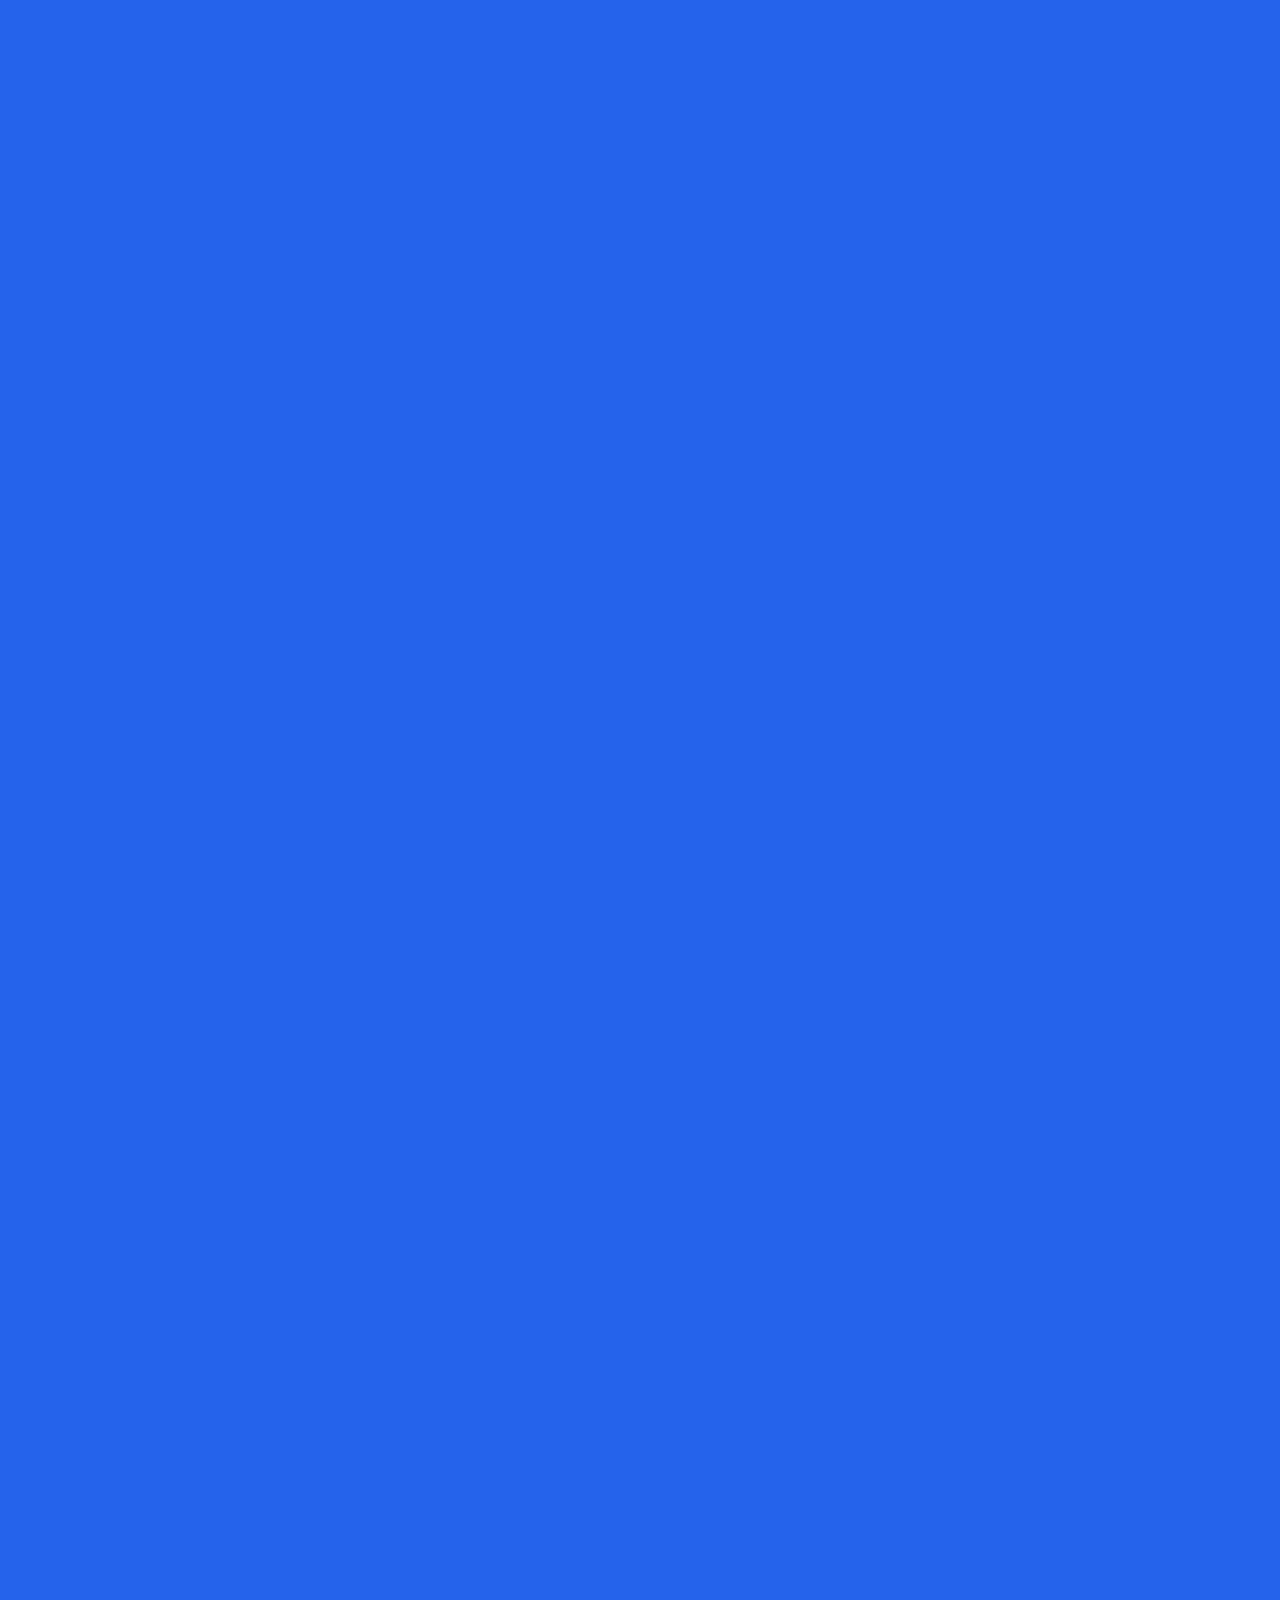
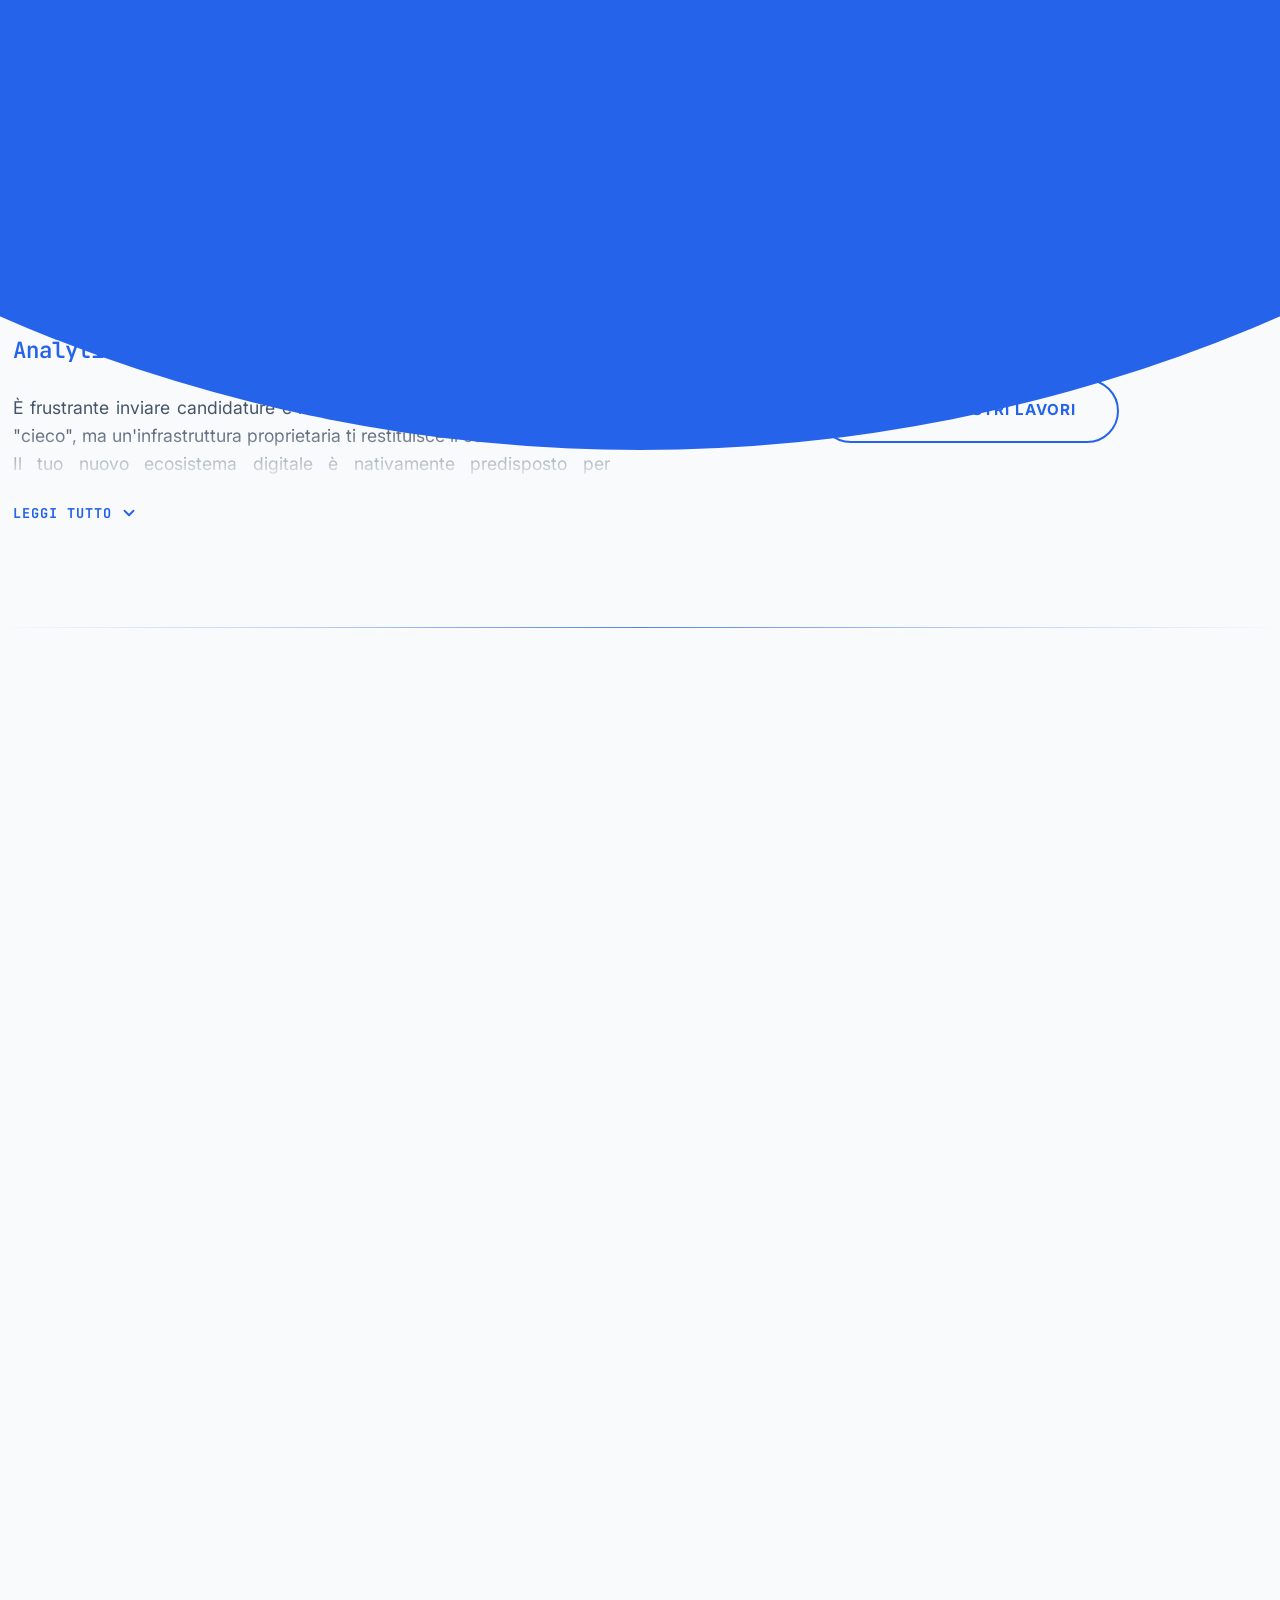
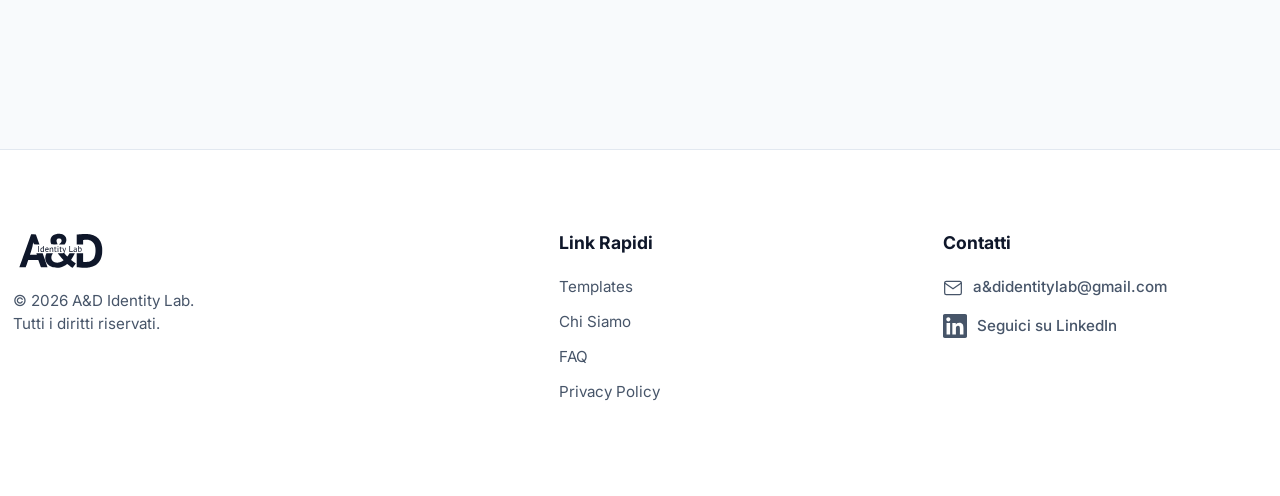
==== commit 63a879ce: "add og-image" ====
--- a/index.html
+++ b/index.html
@@ -5,6 +5,18 @@
   <meta name="viewport" content="width=device-width, initial-scale=1.0, maximum-scale=1.0, user-scalable=no">
   <title>A&D Identity Lab | Siti Web Professionali</title>
 
+  <meta property="og:type" content="website">
+  <meta property="og:url" content="https://ad-identity-lab.onrender.com/">
+  <meta property="og:title" content="A&D Identity Lab | Infrastrutture Digitali">
+  <meta property="og:description" content="Trasformiamo il tuo CV e il tuo portfolio in un'esperienza digitale ad alte prestazioni. Scegli di essere impossibile da ignorare.">
+  <meta property="og:image" content="https://ad-identity-lab.onrender.com/img/og-image.png">
+
+  <meta name="twitter:card" content="summary_large_image">
+  <meta name="twitter:url" content="https://ad-identity-lab.onrender.com/">
+  <meta name="twitter:title" content="A&D Identity Lab | Infrastrutture Digitali">
+  <meta name="twitter:description" content="Trasformiamo il tuo CV in un'esperienza digitale ad alte prestazioni.">
+  <meta name="twitter:image" content="https://ad-identity-lab.onrender.com/img/og-image.png">
+
   <link rel="icon" type="image/svg+xml" href="img/favicon.svg">
 
   <link rel="preconnect" href="https://fonts.googleapis.com">
@@ -14,729 +26,8 @@
   <link href="https://fonts.googleapis.com/css2?family=JetBrains+Mono:wght@400;600&display=swap" rel="stylesheet">
   <link href="https://api.fontshare.com/v2/css?f[]=clash-display@400,500,600,700&display=swap" rel="stylesheet">
 
-  <style>
-    /* --- RESET & VARIABLES (LIGHT PREMIUM THEME) --- */
-    :root {
-      --bg-color: #F8FAFC;
-      --surface-color: #FFFFFF;
-      --text-color: #0F172A;
-      --secondary-text: #475569;
-      --accent-color: #2563EB;
-      --border-color: #E2E8F0;
-
-      --font-main: 'Inter', sans-serif;
-      --font-logo: 'PT Sans', sans-serif;
-      --font-tech: 'JetBrains Mono', monospace;
-      --font-hero: 'Clash Display', sans-serif;
-
-      --container-width: 1600px;
-      --mouse-x: -1000px;
-      --mouse-y: -1000px;
-      --header-height: 100px;
-    }
-
-    * { margin: 0; padding: 0; box-sizing: border-box; }
-    html { scroll-behavior: smooth; }
-
-    body { width: 100%; overflow-x: hidden; background-color: var(--bg-color); color: var(--text-color); font-family: var(--font-main); line-height: 1.5; cursor: default; }
-    body.is-loading { overflow: hidden; height: 100%; position: fixed; width: 100%; top: 0; left: 0; }
-
-    ::-webkit-scrollbar { display: none; }
-    html { -ms-overflow-style: none; scrollbar-width: none; }
-
-    a { text-decoration: none; color: inherit; transition: color 0.3s; }
-    ul { list-style: none; }
-
-    /* Mantiene il font del logo all'interno dei titoli */
-    .section-title .inline-logo {
-      font-family: var(--font-logo);
-      font-weight: 700;
-      letter-spacing: -1px; /* Stringe leggermente le lettere come nel logo originale */
-    }
-
-    /* ========================================================================= */
-    /* --- INTRO PRELOADER --- */
-    /* ========================================================================= */
-    #intro-preloader {
-      position: fixed; top: 0; left: 0; right: 0; bottom: 0;
-      z-index: 10000; display: flex; justify-content: center; align-items: center; overflow: hidden;
-    }
-
-    .layer-blue { position: fixed; top: 50%; left: 50%; width: 250vmax; height: 250vmax; background-color: var(--accent-color); border-radius: 50%; transform: translate(-50%, -50%); z-index: 10001; will-change: width, height; }
-    .layer-white { position: fixed; top: 50%; left: 50%; width: 250vmax; height: 250vmax; background-color: #ffffff; border-radius: 50%; transform: translate(-50%, -50%); z-index: 10002; display: flex; justify-content: center; align-items: center; will-change: width, height; }
-
-    .layer-white.collapse { transition: width 1s cubic-bezier(0.77, 0, 0.175, 1), height 1s cubic-bezier(0.77, 0, 0.175, 1); width: 0vw; height: 0vw; }
-    .layer-blue.collapse { transition: width 1s cubic-bezier(0.77, 0, 0.175, 1), height 1s cubic-bezier(0.77, 0, 0.175, 1); width: 0vw; height: 0vw; }
-
-    .intro-content { display: flex; align-items: baseline; gap: 20px; z-index: 10010; transition: opacity 0.3s ease, transform 0.3s ease; }
-    .intro-logo-text { font-family: var(--font-logo); font-size: clamp(1.8rem, 5vw, 3.5rem); font-weight: 700; color: #000; letter-spacing: -1px; }
-    .intro-counter { font-family: var(--font-tech); font-size: clamp(1rem, 3vw, 1.5rem); color: #000; font-weight: 600; }
-
-    /* --- LAYERS GLOBALI --- */
-    .blueprint-grid {
-      position: absolute; /* Cambiato da fixed ad absolute */
-      top: 0; left: 0; width: 100%; height: 100%; z-index: 0; pointer-events: none;
-      background-image: linear-gradient(to right, rgb(218, 228, 255) 1px, transparent 1px), linear-gradient(to bottom, rgb(218, 228, 255) 1px, transparent 1px);
-      background-size: 100px 100px;
-      -webkit-mask-image: radial-gradient(circle 400px at var(--mouse-x) var(--mouse-y), black 0%, transparent 100%);
-      mask-image: radial-gradient(circle 300px at var(--mouse-x) var(--mouse-y), black 0%, transparent 100%);
-    }
-
-    .container { width: 98%; max-width: 1800px; margin: 0 auto; height: 100%; position: relative; z-index: 1; }
-
-    /* --- HEADER --- */
-    header { height: var(--header-height); position: fixed; width: 100%; top: 0; z-index: 9999; transition: transform 0.8s cubic-bezier(0.25, 1, 0.5, 1); color: var(--text-color); }
-    header.header-hidden { transform: translateY(-100%); }
-    nav { display: flex; justify-content: space-between; align-items: center; height: 100%; position: relative; }
-
-    /*LOGO SVG */
-    .logo-svg {
-      height: 180px; /* Se lo vuoi più grande, metti 70 o 80 */
-      width: auto;
-      display: block;
-      transition: color 0.3s ease;
-      margin-left: -45px; /* Rimosso il margine negativo, non serve più! */
-    }
-    /* Correzione spazio vuoto sotto il logo nel footer */
-    .logo-footer {
-      margin-bottom: -70px;
-      margin-top: -70px;
-    }
-    /*--- CAMBIO COLORE DINAMICO HEADER --- */
-    header.over-blue .logo { color: #FFFFFF; transition: color 0.3s ease; }
-    header.over-blue .nav-item a { color: #FFFFFF; transition: color 0.3s ease; }
-    /* L'hover diventa nero quando lo sfondo è blu */
-    header.over-blue .nav-item a span.hover-text { color: var(--text-color); }
-    /* Cambia colore anche alle 3 lineette del menu mobile */
-    header.over-blue .menu-toggle span { background-color: #FFFFFF; transition: background-color 0.3s ease; }
-
-    .logo { font-family: var(--font-logo); font-size: 2.5rem; font-weight: 700; letter-spacing: -1px; line-height: 1; text-transform: uppercase; opacity: 0; position: relative; z-index: 1001; }
-    .nav-links { position: absolute; left: 50%; transform: translateX(-50%); display: flex; gap: 60px; opacity: 0; z-index: 1001; }
-    .nav-item { position: relative; height: 24px; overflow: hidden; cursor: pointer; }
-    .nav-item a { display: block; font-size: 0.95rem; font-weight: 600; text-transform: uppercase; letter-spacing: 1px; transition: transform 0.4s cubic-bezier(0.77, 0, 0.175, 1); }
-    .nav-item a span { display: block; height: 24px; line-height: 24px; }
-    .nav-item a span.hover-text { color: var(--accent-color); }
-    .nav-item:hover a { transform: translateY(-24px); }
-    .desktop-spacer { width: 60px; display: block; }
-
-    /* --- MOBILE MENU --- */
-    .menu-toggle { display: none; flex-direction: column; justify-content: space-between; width: 30px; height: 14px; cursor: pointer; z-index: 2002; }
-    .menu-toggle span { display: block; width: 100%; height: 2px; background-color: var(--text-color); transition: all 0.3s ease; }
-    .menu-toggle.active span:nth-child(1) { transform: translateY(6px) rotate(45deg); background-color: var(--text-color); }
-    .menu-toggle.active span:nth-child(2) { opacity: 0; transform: translateX(-10px); }
-    .menu-toggle.active span:nth-child(3) { transform: translateY(-6px) rotate(-45deg); background-color: var(--text-color); }
-
-    .menu-ripple { position: fixed; top: 0; left: 0; width: 100%; height: 100vh; clip-path: circle(0% at 100% 0%); pointer-events: none; transition: clip-path 0.7s cubic-bezier(0.8, 0, 0.2, 1); }
-    .ripple-white-menu { background-color: #000000; z-index: 1998; }
-    .ripple-blue-menu { background-color: var(--accent-color); z-index: 1999; }
-    .mobile-menu-overlay { position: fixed; top: 0; left: 0; width: 100%; height: 100vh; background-color: var(--bg-color); z-index: 2000; display: flex; flex-direction: column; justify-content: center; align-items: center; clip-path: circle(0% at 100% 0%); transition: clip-path 0.7s cubic-bezier(0.8, 0, 0.2, 1); pointer-events: none; }
-
-    .ripple-white-menu.active { clip-path: circle(150% at 100% 0%); transition-delay: 0s; }
-    .ripple-blue-menu.active { clip-path: circle(150% at 100% 0%); transition-delay: 0.1s; }
-    .mobile-menu-overlay.active { clip-path: circle(150% at 100% 0%); transition-delay: 0.2s; pointer-events: all; }
-    .mobile-menu-overlay:not(.active) { transition-delay: 0s; }
-    .ripple-blue-menu:not(.active) { transition-delay: 0.1s; }
-    .ripple-white-menu:not(.active) { transition-delay: 0.2s; }
-
-    .mobile-nav-list { text-align: center; }
-    .mobile-nav-item { margin: 25px 0; overflow: hidden; }
-    .mobile-nav-link { display: block; font-size: 2.5rem; font-weight: 800; color: var(--text-color); text-transform: uppercase; letter-spacing: -1px; transform: translateY(100%); opacity: 0; transition: transform 0.5s ease, opacity 0.5s ease; }
-    .mobile-menu-overlay.active .mobile-nav-item:nth-child(1) .mobile-nav-link { transition-delay: 0.4s; transform: translateY(0); opacity: 1; }
-    .mobile-menu-overlay.active .mobile-nav-item:nth-child(2) .mobile-nav-link { transition-delay: 0.5s; transform: translateY(0); opacity: 1; }
-    .mobile-menu-overlay.active .mobile-nav-item:nth-child(3) .mobile-nav-link { transition-delay: 0.6s; transform: translateY(0); opacity: 1; }
-    .mobile-menu-overlay.active .mobile-nav-item:nth-child(4) .mobile-nav-link { transition-delay: 0.7s; transform: translateY(0); opacity: 1; }
-
-    /* ========================================================================= */
-    /* --- HERO & IRIS WIPE CSS --- */
-    /* ========================================================================= */
-    .hero {
-      height: 100vh;
-      width: 100%;
-      position: fixed;
-      top: 0;
-      left: 0;
-      z-index: 1;
-    }
-
-    /* Lo sfondo blu che sta sotto e viene "scoperto" */
-    .hero-bg-blue {
-      position: absolute;
-      top: 0; left: 0;
-      width: 100%; height: 100%;
-      background-color: var(--accent-color);
-      z-index: 0;
-    }
-
-    /* Il contenitore che maschereremo a cerchio */
-    .hero-content-mask {
-      position: absolute;
-      top: 0; left: 0;
-      width: 100%; height: 100%;
-      background-color: var(--bg-color); /* Lo stesso colore dello sfondo principale */
-      z-index: 1;
-      display: flex;
-      align-items: flex-start;
-      padding-top: 180px;
-      will-change: clip-path; /* Aiuta la fluidità */
-    }
-
-    .hero-wrapper {
-      display: flex; justify-content: space-between; align-items: flex-end; width: 100%;
-      will-change: transform, opacity;
-      transform-origin: center center;
-    }
-
-    .hero-text-block { width: 85%; }
-    h1 {
-      font-family: var(--font-hero);
-      font-size: clamp(4rem, 9vw, 12rem);
-      line-height: 0.95;
-      font-weight: 600;
-      letter-spacing: -0.02em;
-      margin-bottom: 1.5rem;
-      display: flex;
-      flex-direction: column;
-      transform: scaleY(1.15);
-      transform-origin: left bottom;
-    }
-    /* ========================================================================= */
-    /* --- EFFETTO TEXT REVEAL (RISE UP) --- */
-    /* ========================================================================= */
-    .line-mask {
-      display: block;
-      overflow: hidden;
-      padding-bottom: 0.15em;
-      margin-bottom: -0.15em;
-    }
-
-    .rise-text {
-      display: inline-block;
-      color: var(--text-color);
-      transform: translateY(115%);
-      opacity: 0;
-    }
-    p.hero-subtitle { font-family: var(--font-main); font-size: 1.25rem; color: var(--secondary-text); max-width: 600px; font-weight: 500; border-left: 3px solid var(--accent-color); padding-left: 25px; opacity: 0; margin-bottom: 2rem; }
-
-    .hero-cta-block { margin-bottom: 30px; min-width: 250px; display: flex; justify-content: flex-end; }
-    .btn-container { position: relative; width: 280px; height: 80px; overflow: hidden; opacity: 0; border-radius: 60px;}
-    .btn-state { position: absolute; top: 0; left: 0; width: 100%; height: 100%; display: flex; justify-content: center; align-items: center; border-radius: 60px; cursor: pointer; }
-    .btn-blueprint { z-index: 2; background-color: var(--surface-color); border: 1px solid var(--border-color); color: var(--secondary-text); font-family: var(--font-tech); font-size: 0.95rem; letter-spacing: 3px; background-image: linear-gradient(rgba(15,23,42,0.05) 1px, transparent 1px), linear-gradient(90deg, rgba(15,23,42,0.05) 1px, transparent 1px); background-size: 20px 20px; transform: translateY(100%); }
-    .btn-final {
-      z-index: 3;
-      border: 2px solid var(--accent-color);
-      background-color: var(--accent-color);
-      color: #FFFFFF;
-      font-family: var(--font-main);
-      font-weight: 700;
-      text-transform: uppercase;
-      letter-spacing: 2px;
-      font-size: 1.1rem;
-      transform: translateY(100%);
-      /* Modifiche per l'effetto fill */
-      overflow: hidden;
-      transition: color 0.4s cubic-bezier(0.25, 1, 0.5, 1), box-shadow 0.4s ease;
-      box-shadow: 0 4px 15px rgba(37,99,235,0.1);
-    }
-
-    /* L'elemento "fluido" che riempie il bottone */
-    .btn-final::before {
-      content: '';
-      position: absolute;
-      top: 0; left: 0; width: 100%; height: 100%;
-      background-color: #ffffff;
-      z-index: -1;
-      transform: translateY(100%); /* Parte da sotto */
-      transition: transform 0.4s cubic-bezier(0.25, 1, 0.5, 1);
-    }
-    .btn-container:hover .btn-final {
-      color: var(--accent-color);
-      box-shadow: 0 15px 30px -5px rgba(37, 99, 235, 0.4);
-    }
-
-    .btn-container:hover .btn-final::before {
-      transform: translateY(0); /* Sale e riempie il bottone */
-    }    .btn-blueprint { pointer-events: none; } .btn-final { pointer-events: auto; }
-
-    /* IL SIPARIO */
-    .content-scroller {
-      position: relative;
-      z-index: 20;
-      margin-top: 100vh;
-      background-color: var(--bg-color);
-      box-shadow: 0 -20px 40px rgba(0, 0, 0, 0.04);
-    }
-
-    /* ========================================================================= */
-    /* --- ANIMAZIONI HERO TRIGGERATE DAL PRELOADER --- */
-    /* ========================================================================= */
-    body.start-animations .logo { animation: dropStraight 0.2s ease-out forwards; }
-    body.start-animations .nav-links { animation: fadeDownCenter 0.2s ease-out forwards; }
-
-    body.start-animations .rise-text { animation: riseUp 1.3s cubic-bezier(0.165, 0.84, 0.44, 1) forwards; }
-    body.start-animations .delay-1 { animation-delay: 1.1s; }
-    body.start-animations .delay-2 { animation-delay: 1.4s; }
-
-    body.start-animations p.hero-subtitle { animation: fadeIn 1s ease-out 1.9s forwards; }
-    body.start-animations .btn-container { animation: containerFadeIn 0.1s linear 2.1s forwards; }
-    body.start-animations .btn-blueprint { animation: blueprintSequence 3s cubic-bezier(0.77, 0, 0.175, 1) 2.2s forwards; }
-    body.start-animations .btn-final { animation: finalPushIn 0.8s cubic-bezier(0.77, 0, 0.175, 1) 4.7s forwards; }
-
-    @keyframes dropStraight { from { opacity: 0; transform: translateY(-20px); } to { opacity: 1; transform: translateY(0); } }
-    @keyframes fadeDownCenter { from { opacity: 0; transform: translateY(-20px) translateX(-50%); } to { opacity: 1; transform: translateY(0) translateX(-50%); } }
-    @keyframes fadeIn { from { opacity: 0; transform: translateY(20px); } to { opacity: 1; transform: translateY(0); } }
-    @keyframes riseUp {
-      0% { transform: translateY(115%); opacity: 1; }
-      100% { transform: translateY(0); opacity: 1; }
-    }
-    @keyframes containerFadeIn { to { opacity: 1; } }
-    @keyframes blueprintSequence { 0% { transform: translateY(100%); opacity: 0; } 15% { transform: translateY(0%); opacity: 1; } 80% { transform: translateY(0%); opacity: 1; } 100% { transform: translateY(-100%); opacity: 0; } }
-    @keyframes finalPushIn { to { transform: translateY(0%); opacity: 1; } }
-
-    /* --- PREMIUM SEPARATOR (Non più Neon) --- */
-    .premium-separator {
-      width: 100%; height: 1px;
-      background: linear-gradient(90deg, transparent, rgba(37,99,235,0.3), rgba(37,99,235,0.8), rgba(37,99,235,0.3), transparent);
-      position: relative; z-index: 10;
-    }
-
-    /* --- TITOLI ANIMATI --- */
-    .section-title {
-      font-family: var(--font-hero); /* Se non lo avevi ancora messo, applica il nuovo font */
-      font-size: clamp(3rem, 5vw, 6rem);
-      font-weight: 600;
-      margin-top: 0;
-      color: var(--text-color);
-      margin-bottom: 100px;
-      letter-spacing: -1px; /* Leggermente ridotto per non sgranare il font largo */
-
-      /* PARTENZA: Invisibile, in basso di 40px, e GIA' allungato in verticale (es. 1.15 = +15%) */
-      opacity: 0;
-      transform: translateY(40px) scaleY(1.05);
-      transform-origin: left bottom; /* Importante: fa "crescere" il font verso l'alto */
-
-      transition: opacity 0.8s ease, transform 0.8s cubic-bezier(0.175, 0.885, 0.32, 1.275);
-    }
-
-    /* ARRIVO: Visibile, al suo posto, e MANTIENE l'allungamento */
-    .section-title.revealed {
-      opacity: 1;
-      margin-top: 0;
-    }
-    /* --- FEATURES SECTION --- */
-    .why-ad { padding: 50px 0 100px; background-color: var(--bg-color); position: relative; z-index: 20; }
-    .grid-2-col { display: grid; grid-template-columns: 1fr 1fr; gap: 80px 60px; }
-    .why-item { display: flex; flex-direction: column; align-items: flex-start; position: relative; }
-    .why-icon { font-size: 2.5rem; color: var(--accent-color); margin-bottom: 20px; }
-
-    .title-switcher { position: relative; width: 100%; height: 40px; margin-bottom: 20px; overflow: hidden; }
-    .title-code { position: absolute; top: 0; left: 0; width: 100%; transform: translateY(0); opacity: 1; transition: all 1.2s cubic-bezier(0.65, 0, 0.35, 1) 0.5s; font-family: var(--font-tech); font-size: 1.4rem; color: var(--accent-color); font-weight: 600; }
-    .title-text { position: absolute; top: 0; left: 0; width: 100%; transform: translateY(100%); opacity: 0; transition: all 1.2s cubic-bezier(0.65, 0, 0.35, 1) 0.5s; font-family: var(--font-main); font-size: 1.8rem; font-weight: 800; color: var(--text-color); line-height: 1.2; }
-
-    .why-item.revealed .title-code { transform: translateY(-100%); opacity: 0; }
-    .why-item.revealed .title-text { transform: translateY(0); opacity: 1; }
-
-    .text-expand-wrapper {
-      position: relative;
-      max-height: 90px;
-      overflow: hidden;
-      transition: max-height 0.8s cubic-bezier(0.25, 1, 0.5, 1);
-    }
-
-    .text-content {
-      padding-bottom: 20px;
-      margin-bottom: 20px;
-      font-size: 1.1rem;
-      line-height: 1.6;
-      color: var(--secondary-text);
-      text-align: justify;
-    }
-
-    .text-content strong { color: var(--text-color); font-weight: 700; }
-
-    .fade-overlay {
-      position: absolute;
-      bottom: 0; left: 0; width: 100%; height: 60px;
-      background: linear-gradient(to bottom, transparent, var(--bg-color));
-      pointer-events: none;
-      transition: opacity 1s ease;
-    }
-    .expand-trigger {
-      background: none; border: none; cursor: pointer;
-      margin-top: 15px; color: var(--accent-color);
-      display: inline-flex; align-items: center; justify-content: flex-start; gap: 8px;
-      font-family: var(--font-tech); font-size: 0.85rem; font-weight: 700; text-transform: uppercase; letter-spacing: 1px;
-      transition: all 0.3s ease; padding: 5px 0; position: relative; z-index: 10;
-    }
-    .expand-trigger svg {
-      width: 18px; height: 18px; stroke-width: 2.5;
-      transition: transform 0.4s ease;
-    }
-    .expand-trigger:hover {
-      color: #1d4ed8;
-      transform: translateX(5px);
-    }
-    .why-item.expanded .expand-trigger { transform: none; }
-    .why-item.expanded .expand-trigger svg { transform: rotate(180deg); }
-    .cta-grid-cell { display: flex; flex-direction: row; justify-content: center; align-items: center; width: 100%; padding-top: 40px; }
-    .btn-grid {
-      display: flex; justify-content: center; align-items: center;
-      width: 300px; height: 64px;
-      border-radius: 50px; font-size: 0.95rem; font-weight: 700; text-transform: uppercase; letter-spacing: 1px; text-align: center; transition: all 0.3s ease; cursor: pointer; border: 2px solid transparent; text-decoration: none;
-    }
-    /* --- BOTTONE OUTLINE CON EFFETTO FILL FLUIDO --- */
-    .btn-outline-blue {
-      position: relative;
-      overflow: hidden; /* Nasconde l'onda finché non ci passi sopra */
-      border-color: var(--accent-color);
-      background-color: transparent;
-      color: var(--accent-color);
-      z-index: 1; /* Fondamentale: tiene il testo sopra il livello del colore */
-      transition: color 0.4s cubic-bezier(0.25, 1, 0.5, 1), box-shadow 0.4s ease, transform 0.4s ease;
-    }
-
-    /* L'elemento "fluido" nascosto sotto */
-    .btn-outline-blue::before {
-      content: '';
-      position: absolute;
-      top: 0; left: 0; width: 100%; height: 100%;
-      background-color: var(--accent-color);
-      z-index: -1; /* Lo spinge dietro al testo */
-      transform: translateY(100%); /* Lo posiziona fuori dal bottone in basso */
-      transition: transform 0.4s cubic-bezier(0.25, 1, 0.5, 1);
-    }
-
-    /* Stato Hover */
-    .btn-outline-blue:hover {
-      color: #ffffff; /* Il testo diventa bianco */
-      box-shadow: 0 10px 30px rgba(37, 99, 235, 0.3);
-      transform: translateY(-3px);
-    }
-
-    .btn-outline-blue:hover::before {
-      transform: translateY(0); /* L'onda sale e riempie lo spazio */
-    }
-    /* --- PRICING SECTION --- */
-    .pricing-section {
-      padding: 60px 0 100px;
-      background-color: var(--bg-color);
-      /* Rimosso il background-image qui per evitare la doppia griglia */
-      position: relative;
-      z-index: 5;
-      clip-path: inset(0 0 0 0); /* Trucco parallasse confinato */
-    }
-
-    /* La griglia fissa che fa da sfondo al glassmorphism */
-    .pricing-section::before {
-      content: '';
-      position: fixed;
-      top: 0; left: 0; width: 100vw; height: 100vh;
-      background-image:
-        linear-gradient(to right, rgb(218, 228, 255) 1px, transparent 1px),
-        linear-gradient(to bottom, rgb(218, 228, 255) 1px, transparent 1px);
-      background-size: 100px 100px;
-      z-index: -1;
-      pointer-events: none;
-    }
-
-    .pricing-section .section-title { margin-bottom: 80px; position: relative; z-index: 10; }
-    .pricing-grid {
-      display: grid;
-      grid-template-columns: repeat(2, 1fr);
-      gap: 40px; /* Aumentato leggermente il gap per farle respirare */
-      max-width: 950px; /* Limita la larghezza totale per mantenere le giuste proporzioni */
-      margin: 0 auto; /* Centra orizzontalmente l'intero blocco */
-      position: relative;
-      z-index: 10;
-    }
-    /* --- WRAPPER E ANIMAZIONI DI INGRESSO --- */
-    .pricing-wrapper {
-      position: relative;
-      width: 100%;
-      height: 100%; /* Serve per allungarle uguali nella griglia */
-      opacity: 0; transform: translateY(50px);
-      transition: opacity 0.8s ease, transform 0.8s cubic-bezier(0.175, 0.885, 0.32, 1.275);
-    }
-
-    .pricing-wrapper:nth-child(1) { transition-delay: 0.1s; }
-    .pricing-wrapper:nth-child(2) { transition-delay: 0.25s; }
-
-    .pricing-wrapper.revealed { opacity: 1; transform: translateY(0); }
-    .pricing-wrapper.revealed:hover { transition-delay: 0s !important; }
-
-    /* --- LA CARD AZZURRA SFASATA (DIETRO) --- */
-    .pricing-offset-card {
-      position: absolute;
-      top: 25px;
-      left: -20px;
-      width: 100%;
-      height: 100%;
-      background: linear-gradient(135deg, var(--accent-color), #00C6FF);
-      border-radius: 30px;
-      z-index: 0;
-      transition: transform 0.6s cubic-bezier(0.25, 1, 0.5, 1);
-      will-change: transform;
-    }
-
-    /* Sfasatura invertita e gradiente premium "Dark" per il Bestseller */
-    .pricing-wrapper.bestseller-wrapper .pricing-offset-card {
-      background: linear-gradient(225deg, #0F172A, var(--accent-color));
-    }
-
-    /* --- LA CARD DI VETRO PRINCIPALE (DAVANTI) --- */
-    .pricing-card {
-      background: rgba(255, 255, 255, 0.20);
-      backdrop-filter: blur(3px) saturate(100%);
-      -webkit-backdrop-filter: blur(3px) saturate(100%);
-      border: 1px solid rgba(255, 255, 255, 0.8);
-      border-radius: 30px;
-      padding: 35px 30px; /* Aumentato leggermente il respiro interno */
-      display: flex; flex-direction: column; height: 100%;
-      position: relative;
-      z-index: 1;
-      box-shadow:
-        inset 0 1px 0 rgba(255, 255, 255, 1),
-        0 25px 50px -12px rgba(15, 23, 42, 0.08);
-      transition: transform 0.6s cubic-bezier(0.25, 1, 0.5, 1), box-shadow 0.4s ease;
-      will-change: transform;
-    }
-
-    /* VETRO SCURO PER IL BESTSELLER (Il vero tocco di classe) */
-    .pricing-card.bestseller {
-      background: rgba(15, 23, 42, 0.15); /* Vetro scuro traslucido */
-      border: 1px solid rgba(255, 255, 255, 0.15); /* Bordo di luce molto sottile */
-      box-shadow:
-        inset 0 1px 0 rgba(255, 255, 255, 0.1),
-        0 25px 50px -12px rgba(15, 23, 42, 0.4);
-    }
-
-    /* --- ANIMAZIONE HOVER INTERATTIVA 3D --- */
-    .pricing-wrapper:hover .pricing-card { transform: translateY(-6px) translateX(4px); }
-    .pricing-wrapper:hover .pricing-offset-card { transform: translateY(4px) translateX(-4px); }
-
-    .pricing-wrapper.bestseller-wrapper:hover .pricing-card { transform: translateY(-6px) translateX(-4px); }
-    .pricing-wrapper.bestseller-wrapper:hover .pricing-offset-card { transform: translateY(4px) translateX(4px); }
-
-    .badge-system {
-      position: absolute; top: 15px; right: 20px; font-family: var(--font-tech); font-size: 0.65rem; font-weight: 600;
-      color: #fff; background: var(--accent-color); padding: 5px 10px; border-radius: 6px; letter-spacing: 1px;
-    }
-
-    /* Testi Card Standard */
-    .plan-name { font-family: var(--font-tech); font-size: 1.1rem; color: var(--text-color); margin-bottom: 5px; font-weight: 700; text-transform: uppercase; }
-    .plan-target { font-size: 0.85rem; color: var(--secondary-text); margin-bottom: 15px; min-height: 40px; line-height: 1.4;}
-    .plan-price-wrapper { margin-bottom: 20px; display: flex; flex-direction: column; align-items: flex-start; }
-    .plan-price-row { display: flex; align-items: flex-start; line-height: 1; }
-    .plan-price-currency { font-size: 1.1rem; font-weight: 700; color: var(--text-color); margin-top: 5px; margin-right: 2px; }
-    .plan-price { font-size: 2.5rem; font-weight: 800; color: var(--text-color); letter-spacing: -1px; }
-    .plan-price-vat { font-size: 0.75rem; color: var(--secondary-text); font-weight: 500; align-self: flex-end; margin-bottom: 6px; margin-left: 5px; }
-    .plan-recurring { font-size: 0.7rem; color: var(--accent-color); font-weight: 700; text-transform: uppercase; letter-spacing: 0.5px; margin-top: 5px; line-height: 1.3; }
-
-    .plan-features { list-style: none; margin-bottom: 25px; flex-grow: 1; }
-    .plan-features li { margin-bottom: 10px; font-size: 0.85rem; color: var(--tex-color); display: flex; align-items: flex-start; line-height: 1.4; font-weight: 600;}
-    .plan-features li svg { width: 16px; height: 16px; color: var(--accent-color); margin-right: 10px; margin-top: 2px; flex-shrink: 0; }
-    .plan-features li strong { color: var(--text-color); font-weight: 700; }
-
-    /* Testi Invertiti per Bestseller */
-    .pricing-card.bestseller .plan-name { color: #fff; }
-    .pricing-card.bestseller .plan-target { color: #9ca3af; }
-    .pricing-card.bestseller .plan-price-currency, .pricing-card.bestseller .plan-price { color: #fff; }
-    .pricing-card.bestseller .plan-price-vat { color: #9ca3af; }
-    .pricing-card.bestseller .plan-recurring { color: #60a5fa; }
-    .pricing-card.bestseller .plan-features li { color: #cbd5e1; }
-    .pricing-card.bestseller .plan-features li strong { color: #fff; }
-    .pricing-card.bestseller .plan-features li svg { color: #3b82f6; }
-
-    /* Bottoni Pricing */
-    .btn-pricing {
-      width: 85%; padding: 14px 0; border-radius: 30px;
-      font-family: var(--font-tech); font-size: 0.9rem;
-      font-weight: 700; text-transform: uppercase; letter-spacing: 1px; text-align: center;
-      transition: all 0.3s ease; cursor: pointer; display: block; border: none; position: relative; z-index: 5;
-      align-self: center;
-    }
-
-    /* Tasto Scopri Template (minimale) nelle Card Pricing */
-    .link-discover-templates {
-      display: inline-flex;
-      align-items: center;
-      justify-content: center;
-      gap: 8px;
-      margin-top: 20px;
-      font-family: var(--font-tech);
-      font-size: 0.8rem;
-      font-weight: 700;
-      color: var(--secondary-text);
-      text-transform: uppercase;
-      letter-spacing: 1px;
-      transition: all 0.3s ease;
-    }
-    .link-discover-templates svg {
-      width: 16px;
-      height: 16px;
-      transition: transform 0.3s cubic-bezier(0.175, 0.885, 0.32, 1.275);
-    }
-    .link-discover-templates:hover {
-      color: var(--accent-color);
-    }
-    .link-discover-templates:hover svg {
-      transform: translate(3px, -3px); /* Freccina che scatta in diagonale */
-    }
-
-    /* Versione chiara per la card Bestseller scura */
-    .pricing-card.bestseller .link-discover-templates { color: #cbd5e1; }
-    .pricing-card.bestseller .link-discover-templates:hover { color: #fff; }
-    .btn-pricing.outline { border: 2px solid var(--accent-color); background: transparent; color: var(--accent-color); }
-    .btn-pricing.outline:hover { background: var(--accent-color); color: #fff; box-shadow: 0 10px 20px rgba(37, 99, 235, 0.2);}
-    .btn-pricing.solid { background: var(--accent-color); border: 2px solid var(--accent-color); color: #fff; box-shadow: 0 4px 15px rgba(37, 99, 235, 0.3); }
-    .btn-pricing.solid:hover { background: #1d4ed8; border-color: #1d4ed8; transform: translateY(-2px); box-shadow: 0 10px 25px rgba(37, 99, 235, 0.5); }
-
-    .pricing-note-line {
-      text-align: center; margin-top: 40px; font-family: var(--font-tech); font-size: 0.9rem; color: var(--secondary-text); font-weight: 500; position: relative; z-index: 10;
-    }
-
-    /* --- NUOVO BANNER CTA (VETRO PERFETTO) --- */
-    .custom-plan-banner {
-      display: flex;
-      justify-content: space-between;
-      align-items: center;
-      gap: 40px;
-      margin: 60px auto 0;
-      padding: 40px 50px;
-      border-radius: 16px;
-      position: relative;
-      z-index: 10;
-      max-width: 950px;
-
-      /* Il Vetro (aggiustato per essere visibile ma trasparente) */
-      background: rgba(255, 255, 255, 0.1);
-      backdrop-filter: blur(2px) saturate(200%);
-      -webkit-backdrop-filter: blur(2px) saturate(200%);
-
-      /* Bordi traslucidi */
-      border: 1px solid rgba(255, 255, 255, 0.8);
-      border-left: 4px solid rgba(37, 99, 235, 0.8);
-
-      /* Ombreggiatura Apple Style */
-      box-shadow:
-        inset 0 1px 0 rgba(255, 255, 255, 1),
-        0 15px 40px rgba(0, 0, 0, 0.04);
-
-      /* Preparazione per l'animazione di entrata */
-      opacity: 0;
-      transform: translateY(30px);
-      transition: all 0.8s cubic-bezier(0.175, 0.885, 0.32, 1.275);
-    }
-
-    .custom-plan-banner.revealed { opacity: 1; transform: translateY(0); }
-    .banner-info { flex: 1; }
-    .banner-tag { font-family: var(--font-tech); font-size: 0.85rem; color: var(--accent-color); font-weight: 700; letter-spacing: 1.5px; text-transform: uppercase; margin-bottom: 15px; display: block; }
-    .banner-title { font-size: 1.5rem; color: var(--text-color); font-weight: 800; letter-spacing: -0.5px; margin-bottom: 10px; line-height: 1.2; }
-    .banner-desc { font-size: 1.05rem; color: var(--secondary-text); line-height: 1.6; margin: 0; }
-
-    .banner-action { flex-shrink: 0; }
-    .btn-banner {
-      padding: 16px 35px;
-      background-color: var(--accent-color);
-      color: #fff;
-      font-family: var(--font-tech);
-      font-size: 0.95rem;
-      font-weight: 700;
-      text-transform: uppercase;
-      letter-spacing: 1px;
-      border: none;
-      border-radius: 50px;
-      cursor: pointer;
-      transition: all 0.3s ease;
-      box-shadow: 0 4px 15px rgba(37,99,235,0.2);
-    }
-    .btn-banner:hover {
-      background-color: #1d4ed8;
-      transform: translateY(-3px);
-      box-shadow: 0 15px 25px rgba(37,99,235,0.3);
-    }
-    /* --- MODALS (Adattati al Light Theme) --- */
-    .modal-overlay { position: fixed; top: 0; left: 0; width: 100%; height: 100%; background: rgba(15,23,42,0.7); backdrop-filter: blur(5px); z-index: 20000; display: flex; justify-content: center; align-items: center; opacity: 0; pointer-events: none; transition: all 0.3s ease; }
-    .modal-overlay.active { opacity: 1; pointer-events: all; }
-    .modal-box { background: #ffffff; border: none; padding: 40px; border-radius: 20px; width: 90%; max-width: 450px; position: relative; transform: translateY(20px); transition: transform 0.4s cubic-bezier(0.175, 0.885, 0.32, 1.275); box-shadow: 0 25px 50px -12px rgba(0,0,0,0.25); }
-    .modal-overlay.active .modal-box { transform: translateY(0); }
-    .modal-close { position: absolute; top: 15px; right: 20px; font-size: 2rem; color: var(--text-color); cursor: pointer; line-height: 1; transition: color 0.3s; font-weight: 300;}
-    .modal-close:hover { color: var(--accent-color); }
-    .modal-title { font-family: var(--font-tech); font-size: 1.3rem; font-weight: 700; margin-bottom: 10px; color: var(--text-color); text-transform: uppercase; letter-spacing: -0.5px;}
-    .modal-desc { font-size: 1rem; color: var(--secondary-text); margin-bottom: 25px; }
-
-    .form-group { margin-bottom: 20px; }
-    .form-input { width: 100%; background: #F1F5F9; border: 1px solid #CBD5E1; padding: 15px; color: var(--text-color); font-family: var(--font-main); font-size: 1rem; border-radius: 10px; outline: none; transition: all 0.3s ease; }
-    .form-input:focus { border-color: var(--accent-color); background: #ffffff; box-shadow: 0 0 0 4px rgba(37,99,235,0.1); }
-    textarea.form-input { resize: vertical; min-height: 120px; }
-
-    .btn-submit { width: 100%; padding: 16px 0; background: var(--accent-color); color: #fff; border: none; border-radius: 10px; font-family: var(--font-tech); font-size: 1rem; font-weight: 700; cursor: pointer; transition: all 0.3s ease; text-transform: uppercase; letter-spacing: 1px; }
-    .btn-submit:hover { background: #1d4ed8; transform: translateY(-2px); box-shadow: 0 10px 20px rgba(37,99,235,0.3);}
-
-    /* --- FOOTER --- */
-    footer { padding: 80px 0; border-top: 1px solid var(--border-color); background-color: #ffffff; position: relative; z-index: 10; font-size: 0.95rem; color: var(--secondary-text); }
-    .footer-grid { display: grid; grid-template-columns: 1.5fr 1fr 1fr; gap: 60px; }
-    .footer-col h4 { color: var(--text-color); font-size: 1.1rem; margin-bottom: 20px; font-weight: 700; }
-    .footer-col .logo { color: var(--text-color); }
-    .footer-col ul li { margin-bottom: 12px; }
-    .footer-col ul li a:hover { color: var(--accent-color); font-weight: 500;}
-    .contact-item { display: flex; align-items: center; gap: 10px; margin-bottom: 15px; color: var(--secondary-text); transition: 0.3s; font-weight: 500;}
-    .contact-item:hover { color: var(--accent-color); }
-    .contact-item svg { width: 20px; height: 20px; stroke-width: 1.5; }
-    .social-link svg { fill: currentColor; width: 24px; height: 24px; }
-
-    /* --- RESPONSIVE MEDIA QUERIES --- */
-    @media (max-width: 1024px) {
-      .container { padding: 0 20px;}
-      h1 { font-size: 12vw; margin-bottom: 1.5rem; }
-      p.hero-subtitle { font-size: 1.1rem; border-left: 2px solid var(--accent-color); padding-left: 15px; }
-      .section-title { font-size: 3rem; margin-bottom: 50px; text-align: left; }
-      .hero { height: 100vh; }
-      .hero-content-mask { padding-top: 140px; padding-bottom: 60px; }
-      .why-ad { padding-top: 40px; padding-bottom: 40px; }
-      .pricing-section { padding-top: 40px; padding-bottom: 60px; }
-      .hero-wrapper { flex-direction: column; align-items: flex-start; justify-content: flex-start; padding-top: 0; }
-      .hero-text-block { width: 100%; margin-bottom: 40px; }
-      .hero-cta-block { justify-content: center; width: 100%; min-width: unset; align-items: center; }
-      .btn-container { width: 100%; max-width: 320px; }
-
-      .grid-2-col { grid-template-columns: 1fr; gap: 60px; }
-      .cta-grid-cell { flex-direction: column; width: 100%; align-items: stretch; gap: 20px; }
-      .btn-grid { width: 100%; max-width: none; height: 60px; }
-
-      .title-switcher { height: 40px; margin-bottom: 15px; }
-      .title-code { font-size: 0.9rem; }
-      .title-text { font-size: 1.25rem; }
-
-      .nav-links { display: none; } .desktop-spacer { display: none; } .menu-toggle { display: flex; }
-      .footer-grid { grid-template-columns: 1fr; gap: 40px; }
-      .blueprint-grid { -webkit-mask-image: none !important; mask-image: none !important; opacity: 0.5; }
-
-      /* --- PRICING FIX MOBILE --- */
-      .pricing-grid { grid-template-columns: 1fr; gap: 60px; }
-
-      /* Applica lo sfasamento a ZERO orizzontale a ENTRAMBE le card per renderle identiche */
-      .pricing-offset-card,
-      .pricing-wrapper.bestseller-wrapper .pricing-offset-card {
-        top: 15px !important;
-        left: 15px !important;
-      }
-
-      /* --- BANNER CTA MOBILE --- */
-      .custom-plan-banner {
-        flex-direction: column;
-        align-items: flex-start;
-        padding: 30px;
-        gap: 25px;
-        /* Su mobile il vetro deve essere più bianco per la leggibilità */
-        background: rgba(255, 255, 255, 0.1);
-      }
-      .btn-banner { width: 100%; text-align: center; }
-
-      .badge-system { position: relative; top: auto; right: auto; display: inline-block; margin-bottom: 12px; align-self: flex-start; }
-      .pricing-note-line { font-size: 0.85rem; padding: 0 10px; line-height: 1.6; margin-top: 30px;}
-    }
-
-  </style>
+  <link rel="stylesheet" href="css/index_styles.css">
+
 </head>
 <body class="is-loading">
 
@@ -749,248 +40,6 @@
     </div>
   </div>
 </div>
-
-<script>
-  // LOGICA PRELOADER INTELLIGENTE
-  document.addEventListener('DOMContentLoaded', () => {
-    const preloader = document.getElementById('intro-preloader');
-    const introContent = document.querySelector('.intro-content');
-    const counterEl = document.querySelector('.intro-counter');
-    const layerWhite = document.querySelector('.layer-white');
-    const layerBlue = document.querySelector('.layer-blue');
-
-    const isFirstVisit = !sessionStorage.getItem('ad_visited');
-    sessionStorage.setItem('ad_visited', 'true');
-
-    if (isFirstVisit) {
-      let progress = 0;
-      const interval = setInterval(() => {
-        progress += Math.floor(Math.random() * 12) + 3;
-        if (progress >= 100) {
-          progress = 100;
-          clearInterval(interval);
-          counterEl.innerText = progress + '%';
-          setTimeout(triggerImplosion, 300);
-        } else {
-          counterEl.innerText = progress + '%';
-        }
-      }, 70);
-    } else {
-      introContent.style.display = 'none';
-      setTimeout(triggerImplosion, 50);
-    }
-
-    function triggerImplosion() {
-      if(isFirstVisit) {
-        introContent.style.opacity = '0';
-        introContent.style.transform = 'translateY(-10px)';
-      }
-
-      const delayCollasso = isFirstVisit ? 300 : 0;
-
-      setTimeout(() => {
-        document.body.classList.remove('is-loading');
-        document.body.classList.add('start-animations');
-        layerWhite.classList.add('collapse');
-
-        setTimeout(() => {
-          layerBlue.classList.add('collapse');
-          setTimeout(() => { preloader.remove(); }, 1000);
-        }, 300);
-      }, delayCollasso);
-    }
-  });
-
-  // Logica Mouse Torcia
-  document.addEventListener('mousemove', (e) => {
-    document.documentElement.style.setProperty('--mouse-x', e.clientX + 'px');
-    document.documentElement.style.setProperty('--mouse-y', e.clientY + 'px');
-  });
-
-  document.addEventListener('DOMContentLoaded', () => {
-
-    // --- MOTORE UNIFICATO: HEADER, COLORI E ANIMAZIONE HERO ---
-    let lastScrollTop = 0;
-    const header = document.querySelector('header');
-    const heroContentMask = document.querySelector('.hero-content-mask');
-    const heroWrapper = document.querySelector('.hero-wrapper');
-    const contentScroller = document.querySelector('.content-scroller');
-    const fadeDistance = 800;
-
-    window.addEventListener('scroll', () => {
-      requestAnimationFrame(() => {
-        let scrollY = window.pageYOffset || document.documentElement.scrollTop;
-
-        // 1. NASCONDI/MOSTRA HEADER
-        if (scrollY > lastScrollTop && scrollY > 100) {
-          header.classList.add('header-hidden');
-        } else {
-          header.classList.remove('header-hidden');
-        }
-        lastScrollTop = scrollY <= 0 ? 0 : scrollY;
-
-        // 2. COLORE DINAMICO (Bianco sul blu, Nero sul bianco)
-        // Calcola a che distanza si trova il "sipario" bianco superiore
-        let scrollerTop = contentScroller ? contentScroller.getBoundingClientRect().top : 1000;
-
-        // Se siamo scesi oltre i 150px (appare il blu) E il sipario bianco è ancora sotto l'header (> 80px)
-        if (scrollY > 150 && scrollerTop > 80) {
-          header.classList.add('over-blue'); // Testo Bianco
-        } else {
-          header.classList.remove('over-blue'); // Torna Nero
-        }
-
-        // 3. ANIMAZIONE BUCO NERO (IRIS WIPE)
-        let progress = Math.min(scrollY / fadeDistance, 1);
-        let scale = 1 - (progress * 0.8);
-        let radius = Math.max(0, 150 - (progress * 400));
-
-        if (heroContentMask && heroWrapper && scrollY <= fadeDistance + 200) {
-          heroWrapper.style.transform = `scale(${scale})`;
-          heroContentMask.style.clipPath = `circle(${radius}% at 50% 50%)`;
-          heroContentMask.style.webkitClipPath = `circle(${radius}% at 50% 50%)`;
-        }
-      });
-    });
-    // --- FINE MOTORE UNIFICATO ---
-
-    // Fade In Observer per le card e i titoli
-    const observer = new IntersectionObserver((entries) => {
-      entries.forEach(entry => {
-        if (entry.isIntersecting) {
-          entry.target.classList.add('revealed');
-          observer.unobserve(entry.target);
-        }
-      });
-    }, { threshold: 0.15, rootMargin: "0px 0px -50px 0px" });
-
-    document.querySelectorAll('.why-item, .section-title, .pricing-wrapper, .custom-plan-banner').forEach(item => observer.observe(item));
-
-    document.querySelectorAll('.expand-trigger').forEach(btn => {
-      btn.addEventListener('click', function() {
-        const item = this.closest('.why-item');
-        const wrapper = item.querySelector('.text-expand-wrapper');
-        const textSpan = this.querySelector('.btn-text');
-
-        item.classList.toggle('expanded');
-
-        if(item.classList.contains('expanded')) {
-          textSpan.innerText = 'Riduci';
-          // Imposta l'altezza esattamente alla misura reale del contenuto
-          wrapper.style.maxHeight = wrapper.scrollHeight + "px";
-        } else {
-          textSpan.innerText = 'Leggi tutto';
-          // Riporta la card alla sua altezza di partenza tronca
-          wrapper.style.maxHeight = "90px";
-        }
-      });
-    });
-
-    // MOBILE MENU
-    const menuToggle = document.querySelector('.menu-toggle');
-    const menuOverlay = document.querySelector('.mobile-menu-overlay');
-    const rippleWhiteMenu = document.querySelector('.ripple-white-menu');
-    const rippleBlueMenu = document.querySelector('.ripple-blue-menu');
-    const body = document.body;
-
-    function toggleMenu() {
-      menuToggle.classList.toggle('active');
-      rippleWhiteMenu.classList.toggle('active');
-      rippleBlueMenu.classList.toggle('active');
-      menuOverlay.classList.toggle('active');
-      body.style.overflow = menuOverlay.classList.contains('active') ? 'hidden' : 'auto';
-    }
-
-    menuToggle.addEventListener('click', toggleMenu);
-    document.querySelectorAll('.mobile-nav-link').forEach(l => l.addEventListener('click', toggleMenu));
-
-    //FORMSPREE LINK PER INVIO EMAIL DIRETTO DA FORM
-    const FORMSPREE_ENDPOINT = "https://formspree.io/f/xykddzpe";
-
-    // --- MODAL LOGIC 1: SELEZIONE PIANO ---
-    const planModal = document.getElementById('planModal');
-    const closePlanModal = document.getElementById('closePlanModal');
-    const planForm = document.getElementById('planForm');
-    const planContainer = document.getElementById('planFormContainer');
-    let originalPlanHTML = planContainer.innerHTML;
-
-    document.querySelectorAll('.btn-modal-trigger').forEach(btn => {
-      btn.addEventListener('click', (e) => {
-        e.preventDefault();
-        const plan = btn.getAttribute('data-plan');
-        document.getElementById('selectedPlanInput').value = plan;
-        planModal.classList.add('active');
-      });
-    });
-
-    function hidePlanModal() { planModal.classList.remove('active'); setTimeout(() => planContainer.innerHTML = originalPlanHTML, 300); }
-    closePlanModal.addEventListener('click', hidePlanModal);
-    planModal.addEventListener('click', (e) => { if(e.target === planModal) hidePlanModal(); });
-
-    planContainer.addEventListener('submit', (e) => {
-      if(e.target.id === 'planForm') {
-        e.preventDefault();
-        const btn = document.getElementById('generatePlanBtn');
-        btn.innerText = "Invio in corso..."; btn.style.opacity = "0.7"; btn.style.pointerEvents = "none";
-
-        fetch(FORMSPREE_ENDPOINT, {
-          method: 'POST',
-          body: new FormData(e.target),
-          headers: { 'Accept': 'application/json' }
-        }).then(response => {
-          if (response.ok) {
-            planContainer.innerHTML = "<div style='text-align:center; padding: 30px 0;'><svg width='60' height='60' style='color:var(--accent-color); margin-bottom:20px;' viewBox='0 0 24 24' fill='none' stroke='currentColor' stroke-width='2' stroke-linecap='round' stroke-linejoin='round'><path d='M22 11.08V12a10 10 0 1 1-5.93-9.14'></path><polyline points='22 4 12 14.01 9 11.01'></polyline></svg><h3 style='color:var(--text-color); font-family:var(--font-tech); font-size:1.5rem; margin-bottom:10px;'>Richiesta Inviata!</h3><p style='color:var(--secondary-text); font-size:1rem;'>Abbiamo ricevuto i tuoi dati. Ti contatteremo a brevissimo.</p></div>";
-          } else {
-            btn.innerText = "Errore. Riprova."; btn.style.opacity = "1"; btn.style.pointerEvents = "auto";
-          }
-        }).catch(error => {
-          btn.innerText = "Errore di rete."; btn.style.opacity = "1"; btn.style.pointerEvents = "auto";
-        });
-      }
-    });
-
-    // --- MODAL LOGIC 2: ANALISI PERSONALIZZATA ---
-    const customModal = document.getElementById('customPlanModal');
-    const openCustomBtn = document.getElementById('openCustomModalBtn');
-    const closeCustomBtn = document.getElementById('closeCustomModal');
-    const customContainer = document.getElementById('customFormContainer');
-    let originalCustomHTML = customContainer.innerHTML;
-
-    if(openCustomBtn) {
-      openCustomBtn.addEventListener('click', (e) => {
-        e.preventDefault();
-        customModal.classList.add('active');
-      });
-    }
-
-    function hideCustomModal() { customModal.classList.remove('active'); setTimeout(() => customContainer.innerHTML = originalCustomHTML, 300); }
-    closeCustomBtn.addEventListener('click', hideCustomModal);
-    customModal.addEventListener('click', (e) => { if(e.target === customModal) hideCustomModal(); });
-
-    customContainer.addEventListener('submit', (e) => {
-      if(e.target.id === 'customForm') {
-        e.preventDefault();
-        const btn = document.getElementById('sendCustomEmailBtn');
-        btn.innerText = "Invio in corso..."; btn.style.opacity = "0.7"; btn.style.pointerEvents = "none";
-
-        fetch(FORMSPREE_ENDPOINT, {
-          method: 'POST',
-          body: new FormData(e.target),
-          headers: { 'Accept': 'application/json' }
-        }).then(response => {
-          if (response.ok) {
-            customContainer.innerHTML = "<div style='text-align:center; padding: 30px 0;'><svg width='60' height='60' style='color:var(--accent-color); margin-bottom:20px;' viewBox='0 0 24 24' fill='none' stroke='currentColor' stroke-width='2' stroke-linecap='round' stroke-linejoin='round'><path d='M22 11.08V12a10 10 0 1 1-5.93-9.14'></path><polyline points='22 4 12 14.01 9 11.01'></polyline></svg><h3 style='color:var(--text-color); font-family:var(--font-tech); font-size:1.5rem; margin-bottom:10px;'>Messaggio Inviato!</h3><p style='color:var(--secondary-text); font-size:1rem;'>Analizzeremo la tua situazione e ti scriveremo presto.</p></div>";
-          } else {
-            btn.innerText = "Errore. Riprova."; btn.style.opacity = "1"; btn.style.pointerEvents = "auto";
-          }
-        }).catch(error => {
-          btn.innerText = "Errore di rete."; btn.style.opacity = "1"; btn.style.pointerEvents = "auto";
-        });
-      }
-    });
-  });
-</script>
-
 
 <div class="menu-ripple ripple-white-menu"></div>
 <div class="menu-ripple ripple-blue-menu"></div>
@@ -999,6 +48,12 @@
     <li class="mobile-nav-item"><a href="progetti.html" class="mobile-nav-link">Templates</a></li>
     <li class="mobile-nav-item"><a href="chisiamo.html" class="mobile-nav-link">Chi Siamo</a></li>
     <li class="mobile-nav-item"><a href="faq.html" class="mobile-nav-link">FAQ</a></li>
+    <li class="mobile-nav-item mobile-lang-switch" style="margin-top: 50px;">
+      <a href="index_en.html" class="mobile-nav-link" style="font-size: 1.5rem; color: var(--accent-color); display: flex; align-items: center; justify-content: center; gap: 8px;">
+        <svg width="24" height="24" viewBox="0 0 24 24" fill="none" stroke="currentColor" stroke-width="2" stroke-linecap="round" stroke-linejoin="round"><circle cx="12" cy="12" r="10"></circle><line x1="2" y1="12" x2="22" y2="12"></line><path d="M12 2a15.3 15.3 0 0 1 4 10 15.3 15.3 0 0 1-4 10 15.3 15.3 0 0 1-4-10 15.3 15.3 0 0 1 4-10z"></path></svg>
+        EN
+      </a>
+    </li>
   </ul>
 </div>
 
@@ -1026,10 +81,15 @@
           </g>
         </svg>
       </a>
-      <ul class="nav-links">
-        <li class="nav-item"><a href="progetti.html"><span>Templates</span><span class="hover-text">Templates</span></a></li>
+      <ul class="nav-links" style="align-items: center;"> <li class="nav-item"><a href="progetti.html"><span>Templates</span><span class="hover-text">Templates</span></a></li>
         <li class="nav-item"><a href="chisiamo.html"><span>Chi Siamo</span><span class="hover-text">Chi Siamo</span></a></li>
         <li class="nav-item"><a href="faq.html"><span>FAQ</span><span class="hover-text">FAQ</span></a></li>
+        <li class="lang-switch-container">
+          <a href="index_en.html" class="lang-switch-btn">
+            <svg width="14" height="14" viewBox="0 0 24 24" fill="none" stroke="currentColor" stroke-width="2" stroke-linecap="round" stroke-linejoin="round"><circle cx="12" cy="12" r="10"></circle><line x1="2" y1="12" x2="22" y2="12"></line><path d="M12 2a15.3 15.3 0 0 1 4 10 15.3 15.3 0 0 1-4 10 15.3 15.3 0 0 1-4-10 15.3 15.3 0 0 1 4-10z"></path></svg>
+            EN
+          </a>
+        </li>
       </ul>
       <div class="desktop-spacer"></div>
       <div class="menu-toggle"><span></span><span></span><span></span></div>
@@ -1156,8 +216,8 @@
           </div>
           <div class="text-expand-wrapper">
             <div class="text-content">
-              <p>È frustrante inviare candidature e non avere feedback. Con un sito proprietario, riprendi il controllo.</p>
-              <p>Implementiamo sistemi di tracciamento avanzati e conformi al GDPR che ti permettono di sapere quanti recruiter visitano il tuo profilo, da quali aziende provengono e quali sezioni del tuo CV leggono con più attenzione. Trasforma i dati in mosse di carriera vincenti.</p>
+              <p>È frustrante inviare candidature e non avere feedback. Un CV in PDF è "cieco", ma un'infrastruttura proprietaria ti restituisce il controllo totale.</p>
+              <p>Il tuo nuovo ecosistema digitale è nativamente predisposto per l'integrazione di strumenti di analisi (come Google Analytics). Avrai la libertà di monitorare in totale autonomia quanti recruiter visitano il tuo profilo, da quali parti del mondo e quali sezioni leggono con più attenzione. Trasforma i dati in mosse di carriera vincenti.</p>
             </div>
             <div class="fade-overlay"></div>
           </div>
@@ -1230,7 +290,6 @@
               <li><svg viewBox="0 0 24 24" fill="none" stroke="currentColor" stroke-width="2"><polyline points="20 6 9 17 4 12"></polyline></svg> Responsive Design Curato</li>
               <li><svg viewBox="0 0 24 24" fill="none" stroke="currentColor" stroke-width="2"><polyline points="20 6 9 17 4 12"></polyline></svg> Conformità Privacy e Cookie</li>
               <li><svg viewBox="0 0 24 24" fill="none" stroke="currentColor" stroke-width="2"><polyline points="20 6 9 17 4 12"></polyline></svg> <strong>SEO Ottimizzata</strong></li>
-              <li><svg viewBox="0 0 24 24" fill="none" stroke="currentColor" stroke-width="2"><polyline points="20 6 9 17 4 12"></polyline></svg> <strong>Google Analytics Setup</strong></li>
             </ul>
             <button class="btn-pricing solid btn-modal-trigger" data-plan="Professional">Scegli Professional</button>
             <a href="progetti.html#templates-professional" class="link-discover-templates">
@@ -1322,7 +381,7 @@
           <input type="email" name="Email" class="form-input" placeholder="La tua Email" required autocomplete="off">
         </div>
         <div class="form-group">
-          <input type="tel" name="Telefono" class="form-input" placeholder="Numero di Telefono (Opzionale)" autocomplete="off">
+          <input type="tel" name="Telefono" class="form-input" placeholder="Numero di Telefono" autocomplete="off">
         </div>
 
         <button type="submit" class="btn-submit" id="generatePlanBtn">Invia Richiesta</button>
@@ -1360,5 +419,8 @@
   </div>
 </div>
 
+<!-- Script per la pagina principale -->
+<script src="js/index.js"></script>
+
 </body>
 </html>
--- a/css/index_styles.css
+++ b/css/index_styles.css
@@ -0,0 +1,770 @@
+
+  /* --- RESET & VARIABLES (LIGHT PREMIUM THEME) --- */
+:root {
+  --bg-color: #F8FAFC;
+  --surface-color: #FFFFFF;
+  --text-color: #0F172A;
+  --secondary-text: #475569;
+  --accent-color: #2563EB;
+  --border-color: #E2E8F0;
+
+  --font-main: 'Inter', sans-serif;
+  --font-logo: 'PT Sans', sans-serif;
+  --font-tech: 'JetBrains Mono', monospace;
+  --font-hero: 'Clash Display', sans-serif;
+
+  --container-width: 1600px;
+  --mouse-x: -1000px;
+  --mouse-y: -1000px;
+  --header-height: 100px;
+}
+
+* { margin: 0; padding: 0; box-sizing: border-box; }
+html { scroll-behavior: smooth; }
+
+body { width: 100%; overflow-x: hidden; background-color: var(--bg-color); color: var(--text-color); font-family: var(--font-main); line-height: 1.5; cursor: default; }
+body.is-loading { overflow: hidden; height: 100%; position: fixed; width: 100%; top: 0; left: 0; }
+
+::-webkit-scrollbar { display: none; }
+html { -ms-overflow-style: none; scrollbar-width: none; }
+
+a { text-decoration: none; color: inherit; transition: color 0.3s; }
+ul { list-style: none; }
+
+/* Mantiene il font del logo all'interno dei titoli */
+.section-title .inline-logo {
+  font-family: var(--font-logo);
+  font-weight: 700;
+  letter-spacing: -1px; /* Stringe leggermente le lettere come nel logo originale */
+}
+
+/* ========================================================================= */
+/* --- INTRO PRELOADER --- */
+/* ========================================================================= */
+#intro-preloader {
+  position: fixed; top: 0; left: 0; right: 0; bottom: 0;
+  z-index: 10000; display: flex; justify-content: center; align-items: center; overflow: hidden;
+}
+
+.layer-blue { position: fixed; top: 50%; left: 50%; width: 250vmax; height: 250vmax; background-color: var(--accent-color); border-radius: 50%; transform: translate(-50%, -50%); z-index: 10001; will-change: width, height; }
+.layer-white { position: fixed; top: 50%; left: 50%; width: 250vmax; height: 250vmax; background-color: #ffffff; border-radius: 50%; transform: translate(-50%, -50%); z-index: 10002; display: flex; justify-content: center; align-items: center; will-change: width, height; }
+
+.layer-white.collapse { transition: width 1s cubic-bezier(0.77, 0, 0.175, 1), height 1s cubic-bezier(0.77, 0, 0.175, 1); width: 0vw; height: 0vw; }
+.layer-blue.collapse { transition: width 1s cubic-bezier(0.77, 0, 0.175, 1), height 1s cubic-bezier(0.77, 0, 0.175, 1); width: 0vw; height: 0vw; }
+
+.intro-content { display: flex; align-items: baseline; gap: 20px; z-index: 10010; transition: opacity 0.3s ease, transform 0.3s ease; }
+.intro-logo-text { font-family: var(--font-logo); font-size: clamp(1.8rem, 5vw, 3.5rem); font-weight: 700; color: #000; letter-spacing: -1px; }
+.intro-counter { font-family: var(--font-tech); font-size: clamp(1rem, 3vw, 1.5rem); color: #000; font-weight: 600; }
+
+/* --- LAYERS GLOBALI --- */
+.blueprint-grid {
+  position: absolute; /* Cambiato da fixed ad absolute */
+  top: 0; left: 0; width: 100%; height: 100%; z-index: 0; pointer-events: none;
+  background-image: linear-gradient(to right, rgb(218, 228, 255) 1px, transparent 1px), linear-gradient(to bottom, rgb(218, 228, 255) 1px, transparent 1px);
+  background-size: 100px 100px;
+  -webkit-mask-image: radial-gradient(circle 400px at var(--mouse-x) var(--mouse-y), black 0%, transparent 100%);
+  mask-image: radial-gradient(circle 300px at var(--mouse-x) var(--mouse-y), black 0%, transparent 100%);
+}
+
+.container { width: 98%; max-width: 1800px; margin: 0 auto; height: 100%; position: relative; z-index: 1; }
+
+/* --- HEADER --- */
+header { height: var(--header-height); position: fixed; width: 100%; top: 0; z-index: 9999; transition: transform 0.8s cubic-bezier(0.25, 1, 0.5, 1); color: var(--text-color); }
+header.header-hidden { transform: translateY(-100%); }
+nav { display: flex; justify-content: space-between; align-items: center; height: 100%; position: relative; }
+
+/*LOGO SVG */
+.logo-svg {
+  height: 180px; /* Se lo vuoi più grande, metti 70 o 80 */
+  width: auto;
+  display: block;
+  transition: color 0.3s ease;
+  margin-left: -45px; /* Rimosso il margine negativo, non serve più! */
+}
+/* Correzione spazio vuoto sotto il logo nel footer */
+.logo-footer {
+  margin-bottom: -70px;
+  margin-top: -70px;
+}
+/*--- CAMBIO COLORE DINAMICO HEADER --- */
+header.over-blue .logo { color: #FFFFFF; transition: color 0.3s ease; }
+header.over-blue .nav-item a { color: #FFFFFF; transition: color 0.3s ease; }
+/* L'hover diventa nero quando lo sfondo è blu */
+header.over-blue .nav-item a span.hover-text { color: var(--text-color); }
+/* Cambia colore anche alle 3 lineette del menu mobile */
+header.over-blue .menu-toggle span { background-color: #FFFFFF; transition: background-color 0.3s ease; }
+
+.logo { font-family: var(--font-logo); font-size: 2.5rem; font-weight: 700; letter-spacing: -1px; line-height: 1; text-transform: uppercase; opacity: 0; position: relative; z-index: 1001; }
+
+.nav-links { position: absolute; left: 50%; transform: translateX(-50%); display: flex; gap: 60px; opacity: 0; z-index: 1001; }
+.nav-item { position: relative; height: 24px; overflow: hidden; cursor: pointer; }
+.nav-item a { display: block; font-size: 0.95rem; font-weight: 600; text-transform: uppercase; letter-spacing: 1px; transition: transform 0.4s cubic-bezier(0.77, 0, 0.175, 1); }
+.nav-item a span { display: block; height: 24px; line-height: 24px; }
+.nav-item a span.hover-text { color: var(--accent-color); }
+.nav-item:hover a { transform: translateY(-24px); }
+.desktop-spacer { width: 60px; display: block; }
+
+  /* --- BOTTONE LINGUA PREMIUM (DESKTOP) --- */
+  .lang-switch-container {
+    margin-left: 20px;
+  }
+
+  .lang-switch-btn {
+    display: flex;
+    align-items: center;
+    gap: 6px;
+    font-family: var(--font-tech);
+    font-size: 0.85rem;
+    font-weight: 700;
+    padding: 6px 14px;
+    border: 1px solid var(--border-color);
+    border-radius: 50px;
+    color: var(--text-color);
+    transition: all 0.4s cubic-bezier(0.25, 1, 0.5, 1); /* Transizione ultra-fluida */
+  }
+
+  /* --- EFFETTO VETRO HOVER BASE (Sfondo chiaro) --- */
+  .lang-switch-btn:hover {
+    background-color: rgba(37, 99, 235, 0.08);
+    backdrop-filter: blur(8px) saturate(150%);
+    -webkit-backdrop-filter: blur(8px) saturate(150%);
+    border-color: rgba(37, 99, 235, 0.3);
+    color: var(--accent-color);
+    transform: translateY(-2px);
+    box-shadow:
+      0 4px 10px rgba(37, 99, 235, 0.06),
+      inset 0 1px 2px rgba(255, 255, 255, 0.8);
+  }
+
+  /* --- EFFETTO VETRO HOVER BLU (Quando l'header scorre) --- */
+  header.over-blue .lang-switch-btn:hover {
+    background-color: rgba(255, 255, 255, 0.15); /* Bianco ghiaccio trasparente */
+    backdrop-filter: blur(8px) saturate(150%);
+    -webkit-backdrop-filter: blur(8px) saturate(150%);
+    border-color: rgba(255, 255, 255, 0.5);
+    color: #ffffff;
+    transform: translateY(-2px);
+    box-shadow:
+      0 8px 20px rgba(0, 0, 0, 0.1),
+      inset 0 1px 2px rgba(255, 255, 255, 0.3);
+  }
+
+
+
+/* --- MOBILE MENU --- */
+.menu-toggle { display: none; flex-direction: column; justify-content: space-between; width: 30px; height: 14px; cursor: pointer; z-index: 2002; }
+.menu-toggle span { display: block; width: 100%; height: 2px; background-color: var(--text-color); transition: all 0.3s ease; }
+.menu-toggle.active span:nth-child(1) { transform: translateY(6px) rotate(45deg); background-color: var(--text-color); }
+.menu-toggle.active span:nth-child(2) { opacity: 0; transform: translateX(-10px); }
+.menu-toggle.active span:nth-child(3) { transform: translateY(-6px) rotate(-45deg); background-color: var(--text-color); }
+
+.menu-ripple { position: fixed; top: 0; left: 0; width: 100%; height: 100vh; clip-path: circle(0% at 100% 0%); pointer-events: none; transition: clip-path 0.7s cubic-bezier(0.8, 0, 0.2, 1); }
+.ripple-white-menu { background-color: #000000; z-index: 1998; }
+.ripple-blue-menu { background-color: var(--accent-color); z-index: 1999; }
+.mobile-menu-overlay { position: fixed; top: 0; left: 0; width: 100%; height: 100vh; background-color: var(--bg-color); z-index: 2000; display: flex; flex-direction: column; justify-content: center; align-items: center; clip-path: circle(0% at 100% 0%); transition: clip-path 0.7s cubic-bezier(0.8, 0, 0.2, 1); pointer-events: none; }
+
+.ripple-white-menu.active { clip-path: circle(150% at 100% 0%); transition-delay: 0s; }
+.ripple-blue-menu.active { clip-path: circle(150% at 100% 0%); transition-delay: 0.1s; }
+.mobile-menu-overlay.active { clip-path: circle(150% at 100% 0%); transition-delay: 0.2s; pointer-events: all; }
+.mobile-menu-overlay:not(.active) { transition-delay: 0s; }
+.ripple-blue-menu:not(.active) { transition-delay: 0.1s; }
+.ripple-white-menu:not(.active) { transition-delay: 0.2s; }
+
+.mobile-nav-list { text-align: center; }
+.mobile-nav-item { margin: 25px 0; overflow: hidden; }
+.mobile-nav-link { display: block; font-size: 2.5rem; font-weight: 800; color: var(--text-color); text-transform: uppercase; letter-spacing: -1px; transform: translateY(100%); opacity: 0; transition: transform 0.5s ease, opacity 0.5s ease; }
+.mobile-menu-overlay.active .mobile-nav-item:nth-child(1) .mobile-nav-link { transition-delay: 0.4s; transform: translateY(0); opacity: 1; }
+.mobile-menu-overlay.active .mobile-nav-item:nth-child(2) .mobile-nav-link { transition-delay: 0.5s; transform: translateY(0); opacity: 1; }
+.mobile-menu-overlay.active .mobile-nav-item:nth-child(3) .mobile-nav-link { transition-delay: 0.6s; transform: translateY(0); opacity: 1; }
+.mobile-menu-overlay.active .mobile-nav-item:nth-child(4) .mobile-nav-link { transition-delay: 0.7s; transform: translateY(0); opacity: 1; }
+
+/* ========================================================================= */
+/* --- HERO & IRIS WIPE CSS --- */
+/* ========================================================================= */
+.hero {
+  height: 100vh;
+  width: 100%;
+  position: fixed;
+  top: 0;
+  left: 0;
+  z-index: 1;
+}
+
+/* Lo sfondo blu che sta sotto e viene "scoperto" */
+.hero-bg-blue {
+  position: absolute;
+  top: 0; left: 0;
+  width: 100%; height: 100%;
+  background-color: var(--accent-color);
+  z-index: 0;
+}
+
+/* Il contenitore che maschereremo a cerchio */
+.hero-content-mask {
+  position: absolute;
+  top: 0; left: 0;
+  width: 100%; height: 100%;
+  background-color: var(--bg-color); /* Lo stesso colore dello sfondo principale */
+  z-index: 1;
+  display: flex;
+  align-items: flex-start;
+  padding-top: 180px;
+  will-change: clip-path; /* Aiuta la fluidità */
+}
+
+.hero-wrapper {
+  display: flex; justify-content: space-between; align-items: flex-end; width: 100%;
+  will-change: transform, opacity;
+  transform-origin: center center;
+}
+
+.hero-text-block { width: 85%; }
+h1 {
+  font-family: var(--font-hero);
+  font-size: clamp(4rem, 9vw, 12rem);
+  line-height: 0.95;
+  font-weight: 600;
+  letter-spacing: -0.02em;
+  margin-bottom: 1.5rem;
+  display: flex;
+  flex-direction: column;
+  transform: scaleY(1.15);
+  transform-origin: left bottom;
+}
+/* ========================================================================= */
+/* --- EFFETTO TEXT REVEAL (RISE UP) --- */
+/* ========================================================================= */
+.line-mask {
+  display: block;
+  overflow: hidden;
+  padding-bottom: 0.15em;
+  margin-bottom: -0.15em;
+}
+
+.rise-text {
+  display: inline-block;
+  color: var(--text-color);
+  transform: translateY(115%);
+  opacity: 0;
+}
+p.hero-subtitle { font-family: var(--font-main); font-size: 1.25rem; color: var(--secondary-text); max-width: 600px; font-weight: 500; border-left: 3px solid var(--accent-color); padding-left: 25px; opacity: 0; margin-bottom: 2rem; }
+
+.hero-cta-block { margin-bottom: 30px; min-width: 250px; display: flex; justify-content: flex-end; }
+.btn-container { position: relative; width: 280px; height: 80px; overflow: hidden; opacity: 0; border-radius: 60px;}
+.btn-state { position: absolute; top: 0; left: 0; width: 100%; height: 100%; display: flex; justify-content: center; align-items: center; border-radius: 60px; cursor: pointer; }
+.btn-blueprint { z-index: 2; background-color: var(--surface-color); border: 1px solid var(--border-color); color: var(--secondary-text); font-family: var(--font-tech); font-size: 0.95rem; letter-spacing: 3px; background-image: linear-gradient(rgba(15,23,42,0.05) 1px, transparent 1px), linear-gradient(90deg, rgba(15,23,42,0.05) 1px, transparent 1px); background-size: 20px 20px; transform: translateY(100%); }
+.btn-final {
+  z-index: 3;
+  border: 2px solid var(--accent-color);
+  background-color: var(--accent-color);
+  color: #FFFFFF;
+  font-family: var(--font-main);
+  font-weight: 700;
+  text-transform: uppercase;
+  letter-spacing: 2px;
+  font-size: 1.1rem;
+  transform: translateY(100%);
+  /* Modifiche per l'effetto fill */
+  overflow: hidden;
+  transition: color 0.4s cubic-bezier(0.25, 1, 0.5, 1), box-shadow 0.4s ease;
+  box-shadow: 0 4px 15px rgba(37,99,235,0.1);
+}
+
+/* L'elemento "fluido" che riempie il bottone */
+.btn-final::before {
+  content: '';
+  position: absolute;
+  top: 0; left: 0; width: 100%; height: 100%;
+  background-color: #ffffff;
+  z-index: -1;
+  transform: translateY(100%); /* Parte da sotto */
+  transition: transform 0.4s cubic-bezier(0.25, 1, 0.5, 1);
+}
+.btn-container:hover .btn-final {
+  color: var(--accent-color);
+  box-shadow: 0 15px 30px -5px rgba(37, 99, 235, 0.4);
+}
+
+.btn-container:hover .btn-final::before {
+  transform: translateY(0); /* Sale e riempie il bottone */
+}    .btn-blueprint { pointer-events: none; } .btn-final { pointer-events: auto; }
+
+/* IL SIPARIO */
+.content-scroller {
+  position: relative;
+  z-index: 20;
+  margin-top: 100vh;
+  background-color: var(--bg-color);
+  box-shadow: 0 -20px 40px rgba(0, 0, 0, 0.04);
+}
+
+/* ========================================================================= */
+/* --- ANIMAZIONI HERO TRIGGERATE DAL PRELOADER --- */
+/* ========================================================================= */
+body.start-animations .logo { animation: dropStraight 0.2s ease-out forwards; }
+body.start-animations .nav-links { animation: fadeDownCenter 0.2s ease-out forwards; }
+
+body.start-animations .rise-text { animation: riseUp 1.3s cubic-bezier(0.165, 0.84, 0.44, 1) forwards; }
+body.start-animations .delay-1 { animation-delay: 1.1s; }
+body.start-animations .delay-2 { animation-delay: 1.4s; }
+
+body.start-animations p.hero-subtitle { animation: fadeIn 1s ease-out 1.9s forwards; }
+body.start-animations .btn-container { animation: containerFadeIn 0.1s linear 2.1s forwards; }
+body.start-animations .btn-blueprint { animation: blueprintSequence 3s cubic-bezier(0.77, 0, 0.175, 1) 2.2s forwards; }
+body.start-animations .btn-final { animation: finalPushIn 0.8s cubic-bezier(0.77, 0, 0.175, 1) 4.7s forwards; }
+
+@keyframes dropStraight { from { opacity: 0; transform: translateY(-20px); } to { opacity: 1; transform: translateY(0); } }
+@keyframes fadeDownCenter { from { opacity: 0; transform: translateY(-20px) translateX(-50%); } to { opacity: 1; transform: translateY(0) translateX(-50%); } }
+@keyframes fadeIn { from { opacity: 0; transform: translateY(20px); } to { opacity: 1; transform: translateY(0); } }
+@keyframes riseUp {
+  0% { transform: translateY(115%); opacity: 1; }
+  100% { transform: translateY(0); opacity: 1; }
+}
+@keyframes containerFadeIn { to { opacity: 1; } }
+@keyframes blueprintSequence { 0% { transform: translateY(100%); opacity: 0; } 15% { transform: translateY(0%); opacity: 1; } 80% { transform: translateY(0%); opacity: 1; } 100% { transform: translateY(-100%); opacity: 0; } }
+@keyframes finalPushIn { to { transform: translateY(0%); opacity: 1; } }
+
+/* --- PREMIUM SEPARATOR (Non più Neon) --- */
+.premium-separator {
+  width: 100%; height: 1px;
+  background: linear-gradient(90deg, transparent, rgba(37,99,235,0.3), rgba(37,99,235,0.8), rgba(37,99,235,0.3), transparent);
+  position: relative; z-index: 10;
+}
+
+/* --- TITOLI ANIMATI --- */
+.section-title {
+  font-family: var(--font-hero); /* Se non lo avevi ancora messo, applica il nuovo font */
+  font-size: clamp(3rem, 5vw, 6rem);
+  font-weight: 600;
+  margin-top: 0;
+  color: var(--text-color);
+  margin-bottom: 100px;
+  letter-spacing: -1px; /* Leggermente ridotto per non sgranare il font largo */
+
+  /* PARTENZA: Invisibile, in basso di 40px, e GIA' allungato in verticale (es. 1.15 = +15%) */
+  opacity: 0;
+  transform: translateY(40px) scaleY(1.05);
+  transform-origin: left bottom; /* Importante: fa "crescere" il font verso l'alto */
+
+  transition: opacity 0.8s ease, transform 0.8s cubic-bezier(0.175, 0.885, 0.32, 1.275);
+}
+
+/* ARRIVO: Visibile, al suo posto, e MANTIENE l'allungamento */
+.section-title.revealed {
+  opacity: 1;
+  margin-top: 0;
+}
+/* --- FEATURES SECTION --- */
+.why-ad { padding: 50px 0 100px; background-color: var(--bg-color); position: relative; z-index: 20; }
+.grid-2-col { display: grid; grid-template-columns: 1fr 1fr; gap: 80px 60px; }
+.why-item { display: flex; flex-direction: column; align-items: flex-start; position: relative; }
+.why-icon { font-size: 2.5rem; color: var(--accent-color); margin-bottom: 20px; }
+
+.title-switcher { position: relative; width: 100%; height: 40px; margin-bottom: 20px; overflow: hidden; }
+.title-code { position: absolute; top: 0; left: 0; width: 100%; transform: translateY(0); opacity: 1; transition: all 1.2s cubic-bezier(0.65, 0, 0.35, 1) 0.5s; font-family: var(--font-tech); font-size: 1.4rem; color: var(--accent-color); font-weight: 600; }
+.title-text { position: absolute; top: 0; left: 0; width: 100%; transform: translateY(100%); opacity: 0; transition: all 1.2s cubic-bezier(0.65, 0, 0.35, 1) 0.5s; font-family: var(--font-main); font-size: 1.8rem; font-weight: 800; color: var(--text-color); line-height: 1.2; }
+
+.why-item.revealed .title-code { transform: translateY(-100%); opacity: 0; }
+.why-item.revealed .title-text { transform: translateY(0); opacity: 1; }
+
+.text-expand-wrapper {
+  position: relative;
+  max-height: 90px;
+  overflow: hidden;
+  transition: max-height 0.8s cubic-bezier(0.25, 1, 0.5, 1);
+}
+
+.text-content {
+  padding-bottom: 20px;
+  margin-bottom: 20px;
+  font-size: 1.1rem;
+  line-height: 1.6;
+  color: var(--secondary-text);
+  text-align: justify;
+}
+
+.text-content strong { color: var(--text-color); font-weight: 700; }
+
+.fade-overlay {
+  position: absolute;
+  bottom: 0; left: 0; width: 100%; height: 60px;
+  background: linear-gradient(to bottom, transparent, var(--bg-color));
+  pointer-events: none;
+  transition: opacity 1s ease;
+}
+.expand-trigger {
+  background: none; border: none; cursor: pointer;
+  margin-top: 15px; color: var(--accent-color);
+  display: inline-flex; align-items: center; justify-content: flex-start; gap: 8px;
+  font-family: var(--font-tech); font-size: 0.85rem; font-weight: 700; text-transform: uppercase; letter-spacing: 1px;
+  transition: all 0.3s ease; padding: 5px 0; position: relative; z-index: 10;
+}
+.expand-trigger svg {
+  width: 18px; height: 18px; stroke-width: 2.5;
+  transition: transform 0.4s ease;
+}
+.expand-trigger:hover {
+  color: #1d4ed8;
+  transform: translateX(5px);
+}
+.why-item.expanded .expand-trigger { transform: none; }
+.why-item.expanded .expand-trigger svg { transform: rotate(180deg); }
+.cta-grid-cell { display: flex; flex-direction: row; justify-content: center; align-items: center; width: 100%; padding-top: 40px; }
+.btn-grid {
+  display: flex; justify-content: center; align-items: center;
+  width: 300px; height: 64px;
+  border-radius: 50px; font-size: 0.95rem; font-weight: 700; text-transform: uppercase; letter-spacing: 1px; text-align: center; transition: all 0.3s ease; cursor: pointer; border: 2px solid transparent; text-decoration: none;
+}
+/* --- BOTTONE OUTLINE CON EFFETTO FILL FLUIDO --- */
+.btn-outline-blue {
+  position: relative;
+  overflow: hidden; /* Nasconde l'onda finché non ci passi sopra */
+  border-color: var(--accent-color);
+  background-color: transparent;
+  color: var(--accent-color);
+  z-index: 1; /* Fondamentale: tiene il testo sopra il livello del colore */
+  transition: color 0.4s cubic-bezier(0.25, 1, 0.5, 1), box-shadow 0.4s ease, transform 0.4s ease;
+}
+
+/* L'elemento "fluido" nascosto sotto */
+.btn-outline-blue::before {
+  content: '';
+  position: absolute;
+  top: 0; left: 0; width: 100%; height: 100%;
+  background-color: var(--accent-color);
+  z-index: -1; /* Lo spinge dietro al testo */
+  transform: translateY(100%); /* Lo posiziona fuori dal bottone in basso */
+  transition: transform 0.4s cubic-bezier(0.25, 1, 0.5, 1);
+}
+
+/* Stato Hover */
+.btn-outline-blue:hover {
+  color: #ffffff; /* Il testo diventa bianco */
+  box-shadow: 0 10px 30px rgba(37, 99, 235, 0.3);
+  transform: translateY(-3px);
+}
+
+.btn-outline-blue:hover::before {
+  transform: translateY(0); /* L'onda sale e riempie lo spazio */
+}
+/* --- PRICING SECTION --- */
+.pricing-section {
+  padding: 60px 0 100px;
+  background-color: var(--bg-color);
+  /* Rimosso il background-image qui per evitare la doppia griglia */
+  position: relative;
+  z-index: 5;
+  clip-path: inset(0 0 0 0); /* Trucco parallasse confinato */
+}
+
+/* La griglia fissa che fa da sfondo al glassmorphism */
+.pricing-section::before {
+  content: '';
+  position: fixed;
+  top: 0; left: 0; width: 100vw; height: 100vh;
+  background-image:
+    linear-gradient(to right, rgb(218, 228, 255) 1px, transparent 1px),
+    linear-gradient(to bottom, rgb(218, 228, 255) 1px, transparent 1px);
+  background-size: 100px 100px;
+  z-index: -1;
+  pointer-events: none;
+}
+
+.pricing-section .section-title { margin-bottom: 80px; position: relative; z-index: 10; }
+.pricing-grid {
+  display: grid;
+  grid-template-columns: repeat(2, 1fr);
+  gap: 40px; /* Aumentato leggermente il gap per farle respirare */
+  max-width: 950px; /* Limita la larghezza totale per mantenere le giuste proporzioni */
+  margin: 0 auto; /* Centra orizzontalmente l'intero blocco */
+  position: relative;
+  z-index: 10;
+}
+/* --- WRAPPER E ANIMAZIONI DI INGRESSO --- */
+.pricing-wrapper {
+  position: relative;
+  width: 100%;
+  height: 100%; /* Serve per allungarle uguali nella griglia */
+  opacity: 0; transform: translateY(50px);
+  transition: opacity 0.8s ease, transform 0.8s cubic-bezier(0.175, 0.885, 0.32, 1.275);
+}
+
+.pricing-wrapper:nth-child(1) { transition-delay: 0.1s; }
+.pricing-wrapper:nth-child(2) { transition-delay: 0.25s; }
+
+.pricing-wrapper.revealed { opacity: 1; transform: translateY(0); }
+.pricing-wrapper.revealed:hover { transition-delay: 0s !important; }
+
+/* --- LA CARD AZZURRA SFASATA (DIETRO) --- */
+.pricing-offset-card {
+  position: absolute;
+  top: 25px;
+  left: -20px;
+  width: 100%;
+  height: 100%;
+  background: linear-gradient(135deg, var(--accent-color), #00C6FF);
+  border-radius: 30px;
+  z-index: 0;
+  transition: transform 0.6s cubic-bezier(0.25, 1, 0.5, 1);
+  will-change: transform;
+}
+
+/* Sfasatura invertita e gradiente premium "Dark" per il Bestseller */
+.pricing-wrapper.bestseller-wrapper .pricing-offset-card {
+  background: linear-gradient(225deg, #0F172A, var(--accent-color));
+}
+
+/* --- LA CARD DI VETRO PRINCIPALE (DAVANTI) --- */
+.pricing-card {
+  background: rgba(255, 255, 255, 0.20);
+  backdrop-filter: blur(3px) saturate(100%);
+  -webkit-backdrop-filter: blur(3px) saturate(100%);
+  border: 1px solid rgba(255, 255, 255, 0.8);
+  border-radius: 30px;
+  padding: 35px 30px; /* Aumentato leggermente il respiro interno */
+  display: flex; flex-direction: column; height: 100%;
+  position: relative;
+  z-index: 1;
+  box-shadow:
+    inset 0 1px 0 rgba(255, 255, 255, 1),
+    0 25px 50px -12px rgba(15, 23, 42, 0.08);
+  transition: transform 0.6s cubic-bezier(0.25, 1, 0.5, 1), box-shadow 0.4s ease;
+  will-change: transform;
+}
+
+/* VETRO SCURO PER IL BESTSELLER (Il vero tocco di classe) */
+.pricing-card.bestseller {
+  background: rgba(15, 23, 42, 0.15); /* Vetro scuro traslucido */
+  border: 1px solid rgba(255, 255, 255, 0.15); /* Bordo di luce molto sottile */
+  box-shadow:
+    inset 0 1px 0 rgba(255, 255, 255, 0.1),
+    0 25px 50px -12px rgba(15, 23, 42, 0.4);
+}
+
+/* --- ANIMAZIONE HOVER INTERATTIVA 3D --- */
+.pricing-wrapper:hover .pricing-card { transform: translateY(-6px) translateX(4px); }
+.pricing-wrapper:hover .pricing-offset-card { transform: translateY(4px) translateX(-4px); }
+
+.pricing-wrapper.bestseller-wrapper:hover .pricing-card { transform: translateY(-6px) translateX(-4px); }
+.pricing-wrapper.bestseller-wrapper:hover .pricing-offset-card { transform: translateY(4px) translateX(4px); }
+
+.badge-system {
+  position: absolute; top: 15px; right: 20px; font-family: var(--font-tech); font-size: 0.65rem; font-weight: 600;
+  color: #fff; background: var(--accent-color); padding: 5px 10px; border-radius: 6px; letter-spacing: 1px;
+}
+
+/* Testi Card Standard */
+.plan-name { font-family: var(--font-tech); font-size: 1.1rem; color: var(--text-color); margin-bottom: 5px; font-weight: 700; text-transform: uppercase; }
+.plan-target { font-size: 0.85rem; color: var(--secondary-text); margin-bottom: 15px; min-height: 40px; line-height: 1.4;}
+.plan-price-wrapper { margin-bottom: 20px; display: flex; flex-direction: column; align-items: flex-start; }
+.plan-price-row { display: flex; align-items: flex-start; line-height: 1; }
+.plan-price-currency { font-size: 1.1rem; font-weight: 700; color: var(--text-color); margin-top: 5px; margin-right: 2px; }
+.plan-price { font-size: 2.5rem; font-weight: 800; color: var(--text-color); letter-spacing: -1px; }
+.plan-price-vat { font-size: 0.75rem; color: var(--secondary-text); font-weight: 500; align-self: flex-end; margin-bottom: 6px; margin-left: 5px; }
+.plan-recurring { font-size: 0.7rem; color: var(--accent-color); font-weight: 700; text-transform: uppercase; letter-spacing: 0.5px; margin-top: 5px; line-height: 1.3; }
+
+.plan-features { list-style: none; margin-bottom: 25px; flex-grow: 1; }
+.plan-features li { margin-bottom: 10px; font-size: 0.85rem; color: var(--tex-color); display: flex; align-items: flex-start; line-height: 1.4; font-weight: 600;}
+.plan-features li svg { width: 16px; height: 16px; color: var(--accent-color); margin-right: 10px; margin-top: 2px; flex-shrink: 0; }
+.plan-features li strong { color: var(--text-color); font-weight: 700; }
+
+/* Testi Invertiti per Bestseller */
+.pricing-card.bestseller .plan-name { color: #fff; }
+.pricing-card.bestseller .plan-target { color: #9ca3af; }
+.pricing-card.bestseller .plan-price-currency, .pricing-card.bestseller .plan-price { color: #fff; }
+.pricing-card.bestseller .plan-price-vat { color: #9ca3af; }
+.pricing-card.bestseller .plan-recurring { color: #60a5fa; }
+.pricing-card.bestseller .plan-features li { color: #cbd5e1; }
+.pricing-card.bestseller .plan-features li strong { color: #fff; }
+.pricing-card.bestseller .plan-features li svg { color: #3b82f6; }
+
+/* Bottoni Pricing */
+.btn-pricing {
+  width: 85%; padding: 14px 0; border-radius: 30px;
+  font-family: var(--font-tech); font-size: 0.9rem;
+  font-weight: 700; text-transform: uppercase; letter-spacing: 1px; text-align: center;
+  transition: all 0.3s ease; cursor: pointer; display: block; border: none; position: relative; z-index: 5;
+  align-self: center;
+}
+
+/* Tasto Scopri Template (minimale) nelle Card Pricing */
+.link-discover-templates {
+  display: inline-flex;
+  align-items: center;
+  justify-content: center;
+  gap: 8px;
+  margin-top: 20px;
+  font-family: var(--font-tech);
+  font-size: 0.8rem;
+  font-weight: 700;
+  color: var(--secondary-text);
+  text-transform: uppercase;
+  letter-spacing: 1px;
+  transition: all 0.3s ease;
+}
+.link-discover-templates svg {
+  width: 16px;
+  height: 16px;
+  transition: transform 0.3s cubic-bezier(0.175, 0.885, 0.32, 1.275);
+}
+.link-discover-templates:hover {
+  color: var(--accent-color);
+}
+.link-discover-templates:hover svg {
+  transform: translate(3px, -3px); /* Freccina che scatta in diagonale */
+}
+
+/* Versione chiara per la card Bestseller scura */
+.pricing-card.bestseller .link-discover-templates { color: #cbd5e1; }
+.pricing-card.bestseller .link-discover-templates:hover { color: #fff; }
+.btn-pricing.outline { border: 2px solid var(--accent-color); background: transparent; color: var(--accent-color); }
+.btn-pricing.outline:hover { background: var(--accent-color); color: #fff; box-shadow: 0 10px 20px rgba(37, 99, 235, 0.2);}
+.btn-pricing.solid { background: var(--accent-color); border: 2px solid var(--accent-color); color: #fff; box-shadow: 0 4px 15px rgba(37, 99, 235, 0.3); }
+.btn-pricing.solid:hover { background: #1d4ed8; border-color: #1d4ed8; transform: translateY(-2px); box-shadow: 0 10px 25px rgba(37, 99, 235, 0.5); }
+
+.pricing-note-line {
+  text-align: center; margin-top: 40px; font-family: var(--font-tech); font-size: 0.9rem; color: var(--secondary-text); font-weight: 500; position: relative; z-index: 10;
+}
+
+/* --- NUOVO BANNER CTA (VETRO PERFETTO) --- */
+.custom-plan-banner {
+  display: flex;
+  justify-content: space-between;
+  align-items: center;
+  gap: 40px;
+  margin: 60px auto 0;
+  padding: 40px 50px;
+  border-radius: 16px;
+  position: relative;
+  z-index: 10;
+  max-width: 950px;
+
+  /* Il Vetro (aggiustato per essere visibile ma trasparente) */
+  background: rgba(255, 255, 255, 0.1);
+  backdrop-filter: blur(2px) saturate(200%);
+  -webkit-backdrop-filter: blur(2px) saturate(200%);
+
+  /* Bordi traslucidi */
+  border: 1px solid rgba(255, 255, 255, 0.8);
+  border-left: 4px solid rgba(37, 99, 235, 0.8);
+
+  /* Ombreggiatura Apple Style */
+  box-shadow:
+    inset 0 1px 0 rgba(255, 255, 255, 1),
+    0 15px 40px rgba(0, 0, 0, 0.04);
+
+  /* Preparazione per l'animazione di entrata */
+  opacity: 0;
+  transform: translateY(30px);
+  transition: all 0.8s cubic-bezier(0.175, 0.885, 0.32, 1.275);
+}
+
+.custom-plan-banner.revealed { opacity: 1; transform: translateY(0); }
+.banner-info { flex: 1; }
+.banner-tag { font-family: var(--font-tech); font-size: 0.85rem; color: var(--accent-color); font-weight: 700; letter-spacing: 1.5px; text-transform: uppercase; margin-bottom: 15px; display: block; }
+.banner-title { font-size: 1.5rem; color: var(--text-color); font-weight: 800; letter-spacing: -0.5px; margin-bottom: 10px; line-height: 1.2; }
+.banner-desc { font-size: 1.05rem; color: var(--secondary-text); line-height: 1.6; margin: 0; }
+
+.banner-action { flex-shrink: 0; }
+.btn-banner {
+  padding: 16px 35px;
+  background-color: var(--accent-color);
+  color: #fff;
+  font-family: var(--font-tech);
+  font-size: 0.95rem;
+  font-weight: 700;
+  text-transform: uppercase;
+  letter-spacing: 1px;
+  border: none;
+  border-radius: 50px;
+  cursor: pointer;
+  transition: all 0.3s ease;
+  box-shadow: 0 4px 15px rgba(37,99,235,0.2);
+}
+.btn-banner:hover {
+  background-color: #1d4ed8;
+  transform: translateY(-3px);
+  box-shadow: 0 15px 25px rgba(37,99,235,0.3);
+}
+/* --- MODALS (Adattati al Light Theme) --- */
+.modal-overlay { position: fixed; top: 0; left: 0; width: 100%; height: 100%; background: rgba(15,23,42,0.7); backdrop-filter: blur(5px); z-index: 20000; display: flex; justify-content: center; align-items: center; opacity: 0; pointer-events: none; transition: all 0.3s ease; }
+.modal-overlay.active { opacity: 1; pointer-events: all; }
+.modal-box { background: #ffffff; border: none; padding: 40px; border-radius: 20px; width: 90%; max-width: 450px; position: relative; transform: translateY(20px); transition: transform 0.4s cubic-bezier(0.175, 0.885, 0.32, 1.275); box-shadow: 0 25px 50px -12px rgba(0,0,0,0.25); }
+.modal-overlay.active .modal-box { transform: translateY(0); }
+.modal-close { position: absolute; top: 15px; right: 20px; font-size: 2rem; color: var(--text-color); cursor: pointer; line-height: 1; transition: color 0.3s; font-weight: 300;}
+.modal-close:hover { color: var(--accent-color); }
+.modal-title { font-family: var(--font-tech); font-size: 1.3rem; font-weight: 700; margin-bottom: 10px; color: var(--text-color); text-transform: uppercase; letter-spacing: -0.5px;}
+.modal-desc { font-size: 1rem; color: var(--secondary-text); margin-bottom: 25px; }
+
+.form-group { margin-bottom: 20px; }
+.form-input { width: 100%; background: #F1F5F9; border: 1px solid #CBD5E1; padding: 15px; color: var(--text-color); font-family: var(--font-main); font-size: 1rem; border-radius: 10px; outline: none; transition: all 0.3s ease; }
+.form-input:focus { border-color: var(--accent-color); background: #ffffff; box-shadow: 0 0 0 4px rgba(37,99,235,0.1); }
+textarea.form-input { resize: vertical; min-height: 120px; }
+
+.btn-submit { width: 100%; padding: 16px 0; background: var(--accent-color); color: #fff; border: none; border-radius: 10px; font-family: var(--font-tech); font-size: 1rem; font-weight: 700; cursor: pointer; transition: all 0.3s ease; text-transform: uppercase; letter-spacing: 1px; }
+.btn-submit:hover { background: #1d4ed8; transform: translateY(-2px); box-shadow: 0 10px 20px rgba(37,99,235,0.3);}
+
+/* --- FOOTER --- */
+footer { padding: 80px 0; border-top: 1px solid var(--border-color); background-color: #ffffff; position: relative; z-index: 10; font-size: 0.95rem; color: var(--secondary-text); }
+.footer-grid { display: grid; grid-template-columns: 1.5fr 1fr 1fr; gap: 60px; }
+.footer-col h4 { color: var(--text-color); font-size: 1.1rem; margin-bottom: 20px; font-weight: 700; }
+.footer-col .logo { color: var(--text-color); }
+.footer-col ul li { margin-bottom: 12px; }
+.footer-col ul li a:hover { color: var(--accent-color); font-weight: 500;}
+.contact-item { display: flex; align-items: center; gap: 10px; margin-bottom: 15px; color: var(--secondary-text); transition: 0.3s; font-weight: 500;}
+.contact-item:hover { color: var(--accent-color); }
+.contact-item svg { width: 20px; height: 20px; stroke-width: 1.5; }
+.social-link svg { fill: currentColor; width: 24px; height: 24px; }
+
+/* --- RESPONSIVE MEDIA QUERIES --- */
+@media (max-width: 1024px) {
+  .container { padding: 0 20px;}
+  h1 { font-size: 12vw; margin-bottom: 1.5rem; }
+  p.hero-subtitle { font-size: 1.1rem; border-left: 2px solid var(--accent-color); padding-left: 15px; }
+  .section-title { font-size: 3rem; margin-bottom: 50px; text-align: left; }
+  .hero { height: 100vh; }
+  .hero-content-mask { padding-top: 140px; padding-bottom: 60px; }
+  .why-ad { padding-top: 40px; padding-bottom: 40px; }
+  .pricing-section { padding-top: 40px; padding-bottom: 60px; }
+  .hero-wrapper { flex-direction: column; align-items: flex-start; justify-content: flex-start; padding-top: 0; }
+  .hero-text-block { width: 100%; margin-bottom: 40px; }
+  .hero-cta-block { justify-content: center; width: 100%; min-width: unset; align-items: center; }
+  .btn-container { width: 100%; max-width: 320px; }
+
+  .grid-2-col { grid-template-columns: 1fr; gap: 60px; }
+  .cta-grid-cell { flex-direction: column; width: 100%; align-items: stretch; gap: 20px; }
+  .btn-grid { width: 100%; max-width: none; height: 60px; }
+
+  .title-switcher { height: 40px; margin-bottom: 15px; }
+  .title-code { font-size: 0.9rem; }
+  .title-text { font-size: 1.25rem; }
+
+  .nav-links { display: none; } .desktop-spacer { display: none; } .menu-toggle { display: flex; }
+  .footer-grid { grid-template-columns: 1fr; gap: 40px; }
+  .blueprint-grid { -webkit-mask-image: none !important; mask-image: none !important; opacity: 0.5; }
+
+  /* --- PRICING FIX MOBILE --- */
+  .pricing-grid { grid-template-columns: 1fr; gap: 60px; }
+
+  /* Applica lo sfasamento a ZERO orizzontale a ENTRAMBE le card per renderle identiche */
+  .pricing-offset-card,
+  .pricing-wrapper.bestseller-wrapper .pricing-offset-card {
+    top: 15px !important;
+    left: 15px !important;
+  }
+
+  /* --- BANNER CTA MOBILE --- */
+  .custom-plan-banner {
+    flex-direction: column;
+    align-items: flex-start;
+    padding: 30px;
+    gap: 25px;
+    /* Su mobile il vetro deve essere più bianco per la leggibilità */
+    background: rgba(255, 255, 255, 0.1);
+  }
+  .btn-banner { width: 100%; text-align: center; }
+
+  .badge-system { position: relative; top: auto; right: auto; display: inline-block; margin-bottom: 12px; align-self: flex-start; }
+  .pricing-note-line { font-size: 0.85rem; padding: 0 10px; line-height: 1.6; margin-top: 30px;}
+}
+
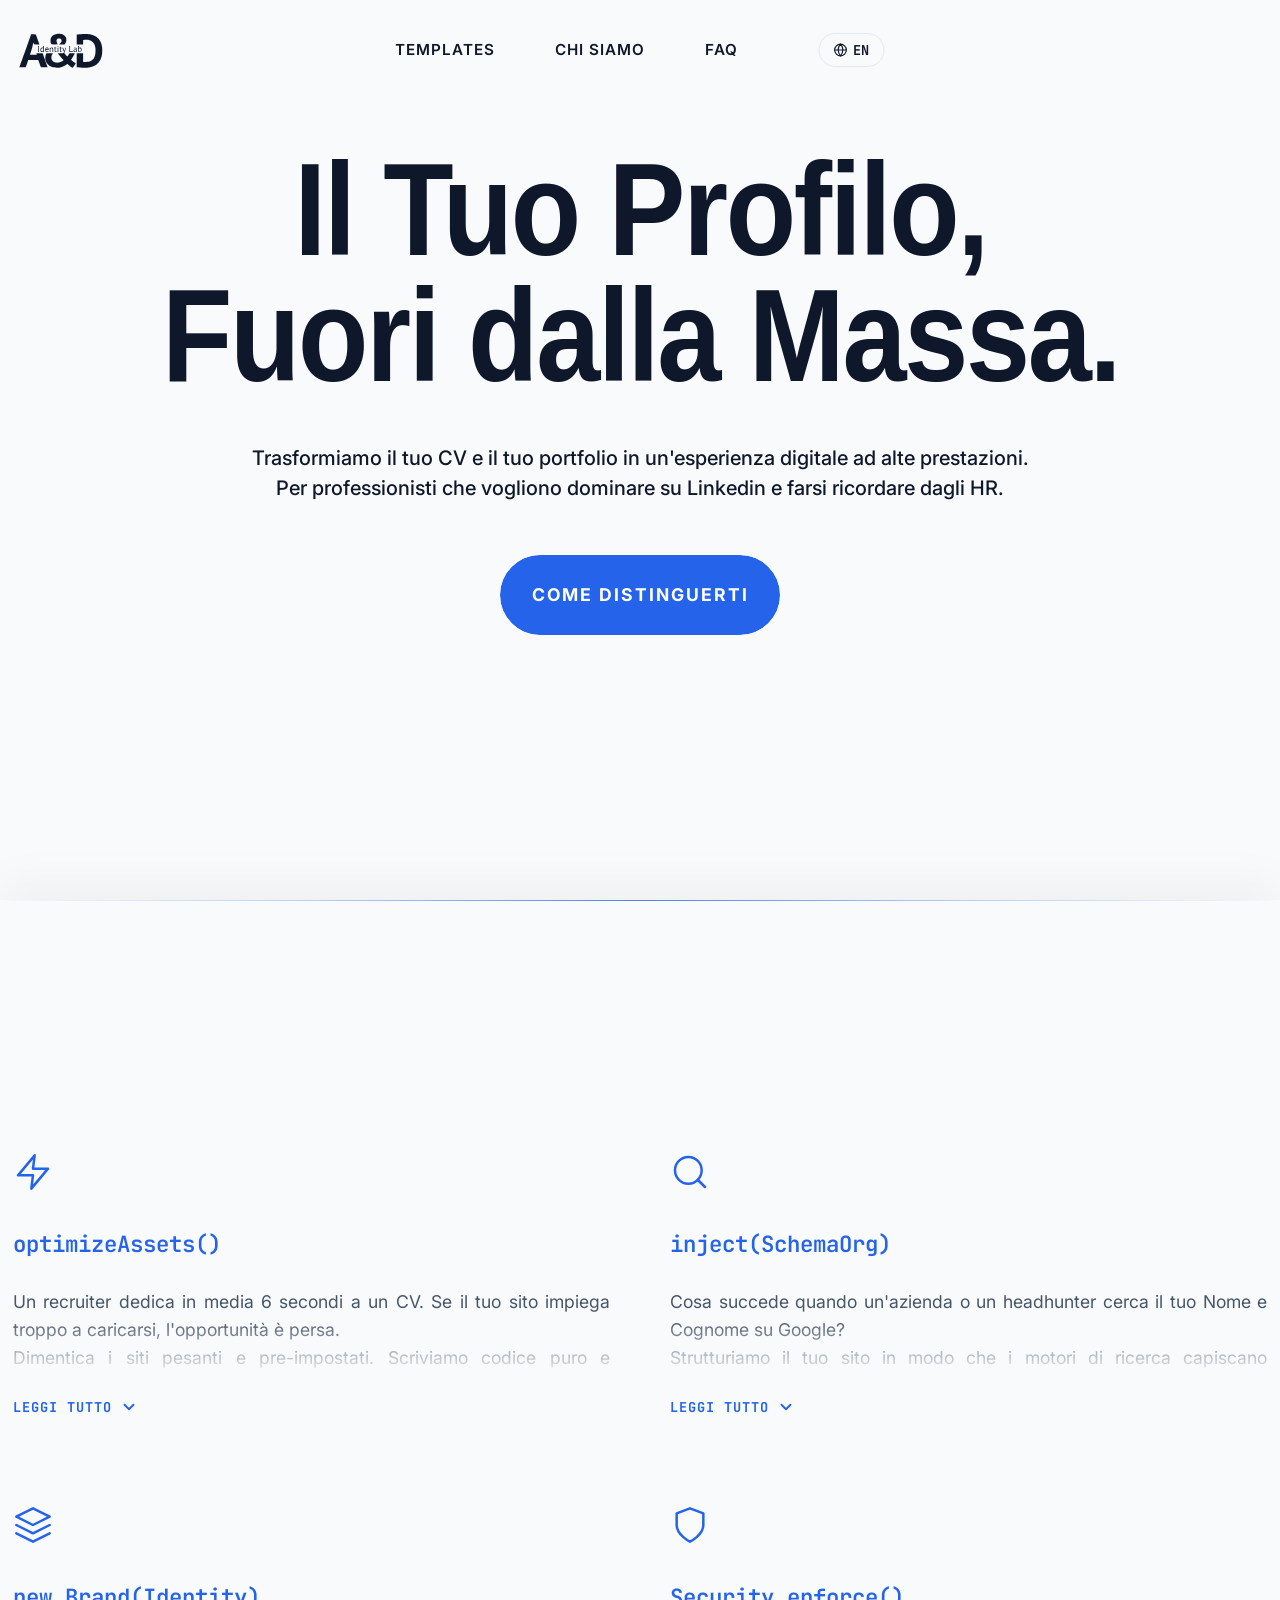
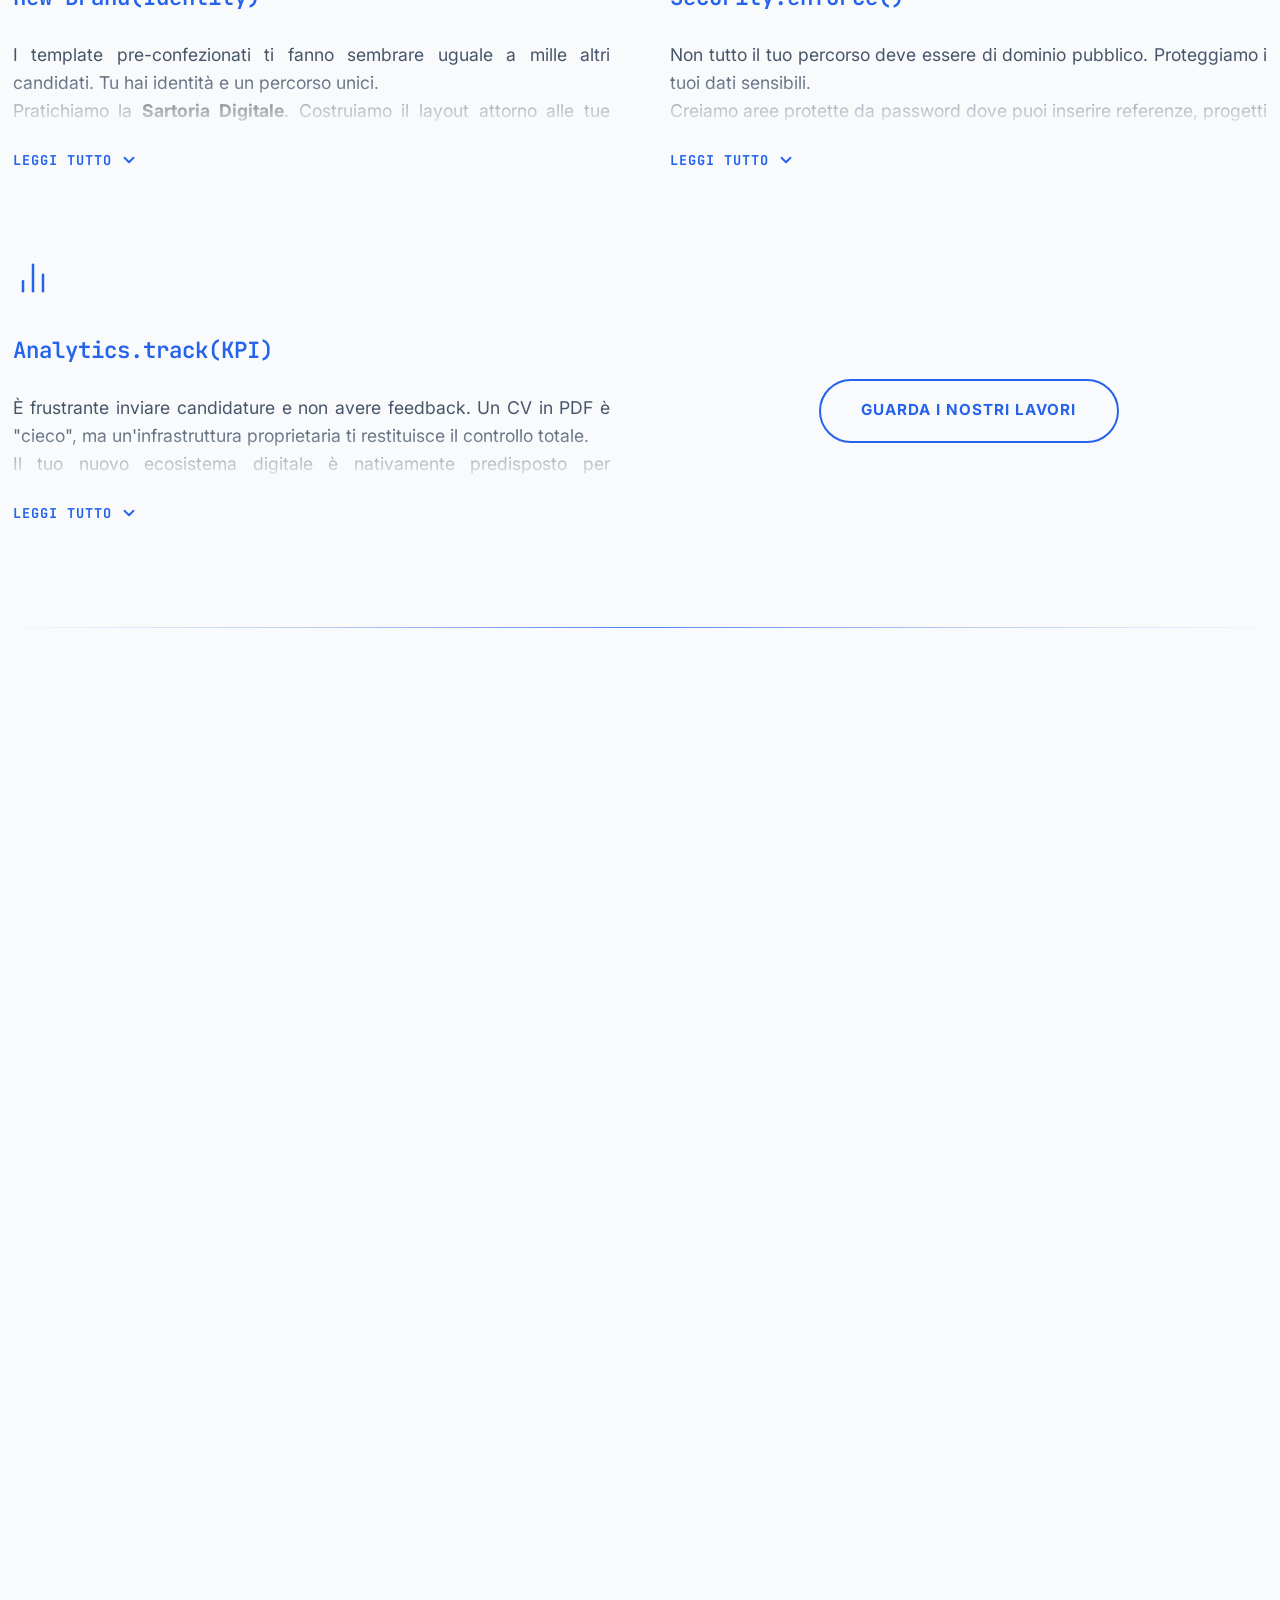
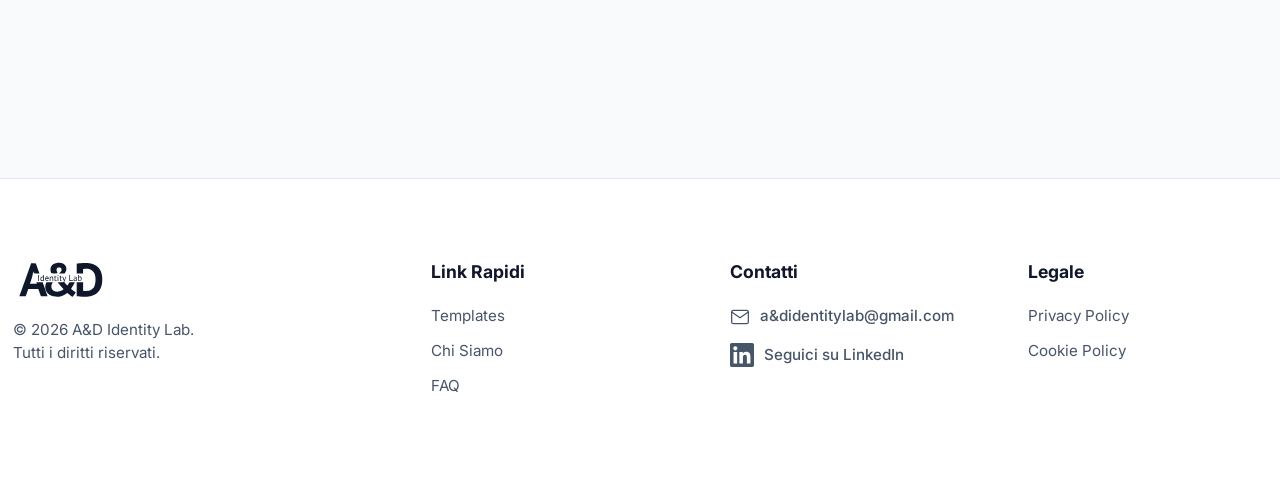
==== commit a8235da9: "cookie e privacy compliance" ====
--- a/index.html
+++ b/index.html
@@ -261,6 +261,7 @@
               <li><svg viewBox="0 0 24 24" fill="none" stroke="currentColor" stroke-width="2"><polyline points="20 6 9 17 4 12"></polyline></svg> Form di Contatto Diretto</li>
               <li><svg viewBox="0 0 24 24" fill="none" stroke="currentColor" stroke-width="2"><polyline points="20 6 9 17 4 12"></polyline></svg> Ottimizzazione Mobile</li>
               <li><svg viewBox="0 0 24 24" fill="none" stroke="currentColor" stroke-width="2"><polyline points="20 6 9 17 4 12"></polyline></svg> Conformità Privacy e Cookie</li>
+              <li><svg viewBox="0 0 24 24" fill="none" stroke="currentColor" stroke-width="2"><polyline points="20 6 9 17 4 12"></polyline></svg> Certificato SSL incluso</li>
             </ul>
             <button class="btn-pricing outline btn-modal-trigger" data-plan="Identity">Inizia con Identity</button>
             <a href="progetti.html#templates-identity" class="link-discover-templates">
@@ -284,12 +285,14 @@
               <div class="plan-recurring">con manutenzione, hosting e dominio inclusi per il <strong>primo anno</strong></div>
             </div>
             <ul class="plan-features">
-              <li><svg viewBox="0 0 24 24" fill="none" stroke="currentColor" stroke-width="2"><polyline points="20 6 9 17 4 12"></polyline></svg> <strong>Sito Multi-Pagina</strong> (Home, Profilo, Area Privata)</li>
+              <li><svg viewBox="0 0 24 24" fill="none" stroke="currentColor" stroke-width="2"><polyline points="20 6 9 17 4 12"></polyline></svg> <strong>Sito Multi-Pagina</strong></li>
               <li><svg viewBox="0 0 24 24" fill="none" stroke="currentColor" stroke-width="2"><polyline points="20 6 9 17 4 12"></polyline></svg> <strong>Multi-lingua: Italiano e Inglese</strong></li>
               <li><svg viewBox="0 0 24 24" fill="none" stroke="currentColor" stroke-width="2"><polyline points="20 6 9 17 4 12"></polyline></svg> Portfolio Progetti</li>
               <li><svg viewBox="0 0 24 24" fill="none" stroke="currentColor" stroke-width="2"><polyline points="20 6 9 17 4 12"></polyline></svg> Responsive Design Curato</li>
               <li><svg viewBox="0 0 24 24" fill="none" stroke="currentColor" stroke-width="2"><polyline points="20 6 9 17 4 12"></polyline></svg> Conformità Privacy e Cookie</li>
-              <li><svg viewBox="0 0 24 24" fill="none" stroke="currentColor" stroke-width="2"><polyline points="20 6 9 17 4 12"></polyline></svg> <strong>SEO Ottimizzata</strong></li>
+              <li><svg viewBox="0 0 24 24" fill="none" stroke="currentColor" stroke-width="2"><polyline points="20 6 9 17 4 12"></polyline></svg> <strong>SEO Avanzato</strong></li>
+              <li><svg viewBox="0 0 24 24" fill="none" stroke="currentColor" stroke-width="2"><polyline points="20 6 9 17 4 12"></polyline></svg> <strong>Supporto prioritario</strong></li>
+
             </ul>
             <button class="btn-pricing solid btn-modal-trigger" data-plan="Professional">Scegli Professional</button>
             <a href="progetti.html#templates-professional" class="link-discover-templates">
@@ -345,7 +348,6 @@
             <li><a href="progetti.html">Templates</a></li>
             <li><a href="chi-siamo.html">Chi Siamo</a></li>
             <li><a href="faq.html">FAQ</a></li>
-            <li><a href="#privacy">Privacy Policy</a></li>
           </ul>
         </div>
         <div class="footer-col">
@@ -359,6 +361,12 @@
             Seguici su LinkedIn
           </a>
         </div>
+        <div class="footer-col">
+          <h4>Legale</h4>
+          <ul>
+            <li><a href="privacy.html">Privacy Policy</a></li>
+            <li><a href="cookie.html">Cookie Policy</a></li>
+          </ul>
       </div>
     </div>
   </footer>
--- a/css/index_styles.css
+++ b/css/index_styles.css
@@ -207,18 +207,30 @@
   background-color: var(--bg-color); /* Lo stesso colore dello sfondo principale */
   z-index: 1;
   display: flex;
-  align-items: flex-start;
   padding-top: 180px;
   will-change: clip-path; /* Aiuta la fluidità */
-}
-
-.hero-wrapper {
-  display: flex; justify-content: space-between; align-items: flex-end; width: 100%;
-  will-change: transform, opacity;
-  transform-origin: center center;
-}
-
-.hero-text-block { width: 85%; }
+  justify-content: center;
+  align-items: center;
+}
+
+  .hero-wrapper {
+    display: flex;
+    flex-direction: column; /* Aggiunto: in colonna */
+    justify-content: center; /* Cambiato */
+    align-items: center; /* Cambiato */
+    width: 100%;
+    text-align: center; /* Aggiunto: per centrare i testi interni */
+    will-change: transform, opacity;
+    transform-origin: center center;
+  }
+
+  .hero-text-block {
+    width: 100%;
+    display: flex;
+    flex-direction: column;
+    align-items: center; /* Centra il contenuto del blocco di testo */
+  }
+
 h1 {
   font-family: var(--font-hero);
   font-size: clamp(4rem, 9vw, 12rem);
@@ -247,7 +259,7 @@
   transform: translateY(115%);
   opacity: 0;
 }
-p.hero-subtitle { font-family: var(--font-main); font-size: 1.25rem; color: var(--secondary-text); max-width: 600px; font-weight: 500; border-left: 3px solid var(--accent-color); padding-left: 25px; opacity: 0; margin-bottom: 2rem; }
+p.hero-subtitle { font-family: var(--font-main); font-size: 1.25rem; color: var(--font-logo); padding: 20px; font-weight: 500; opacity: 0; margin-bottom: 2rem; }
 
 .hero-cta-block { margin-bottom: 30px; min-width: 250px; display: flex; justify-content: flex-end; }
 .btn-container { position: relative; width: 280px; height: 80px; overflow: hidden; opacity: 0; border-radius: 60px;}
@@ -706,7 +718,7 @@
 
 /* --- FOOTER --- */
 footer { padding: 80px 0; border-top: 1px solid var(--border-color); background-color: #ffffff; position: relative; z-index: 10; font-size: 0.95rem; color: var(--secondary-text); }
-.footer-grid { display: grid; grid-template-columns: 1.5fr 1fr 1fr; gap: 60px; }
+.footer-grid { display: grid; grid-template-columns: 1.5fr 1fr 1fr 1fr; gap: 60px; }
 .footer-col h4 { color: var(--text-color); font-size: 1.1rem; margin-bottom: 20px; font-weight: 700; }
 .footer-col .logo { color: var(--text-color); }
 .footer-col ul li { margin-bottom: 12px; }
@@ -716,11 +728,12 @@
 .contact-item svg { width: 20px; height: 20px; stroke-width: 1.5; }
 .social-link svg { fill: currentColor; width: 24px; height: 24px; }
 
+
 /* --- RESPONSIVE MEDIA QUERIES --- */
 @media (max-width: 1024px) {
   .container { padding: 0 20px;}
   h1 { font-size: 12vw; margin-bottom: 1.5rem; }
-  p.hero-subtitle { font-size: 1.1rem; border-left: 2px solid var(--accent-color); padding-left: 15px; }
+  p.hero-subtitle { font-size: 1.1rem; }
   .section-title { font-size: 3rem; margin-bottom: 50px; text-align: left; }
   .hero { height: 100vh; }
   .hero-content-mask { padding-top: 140px; padding-bottom: 60px; }
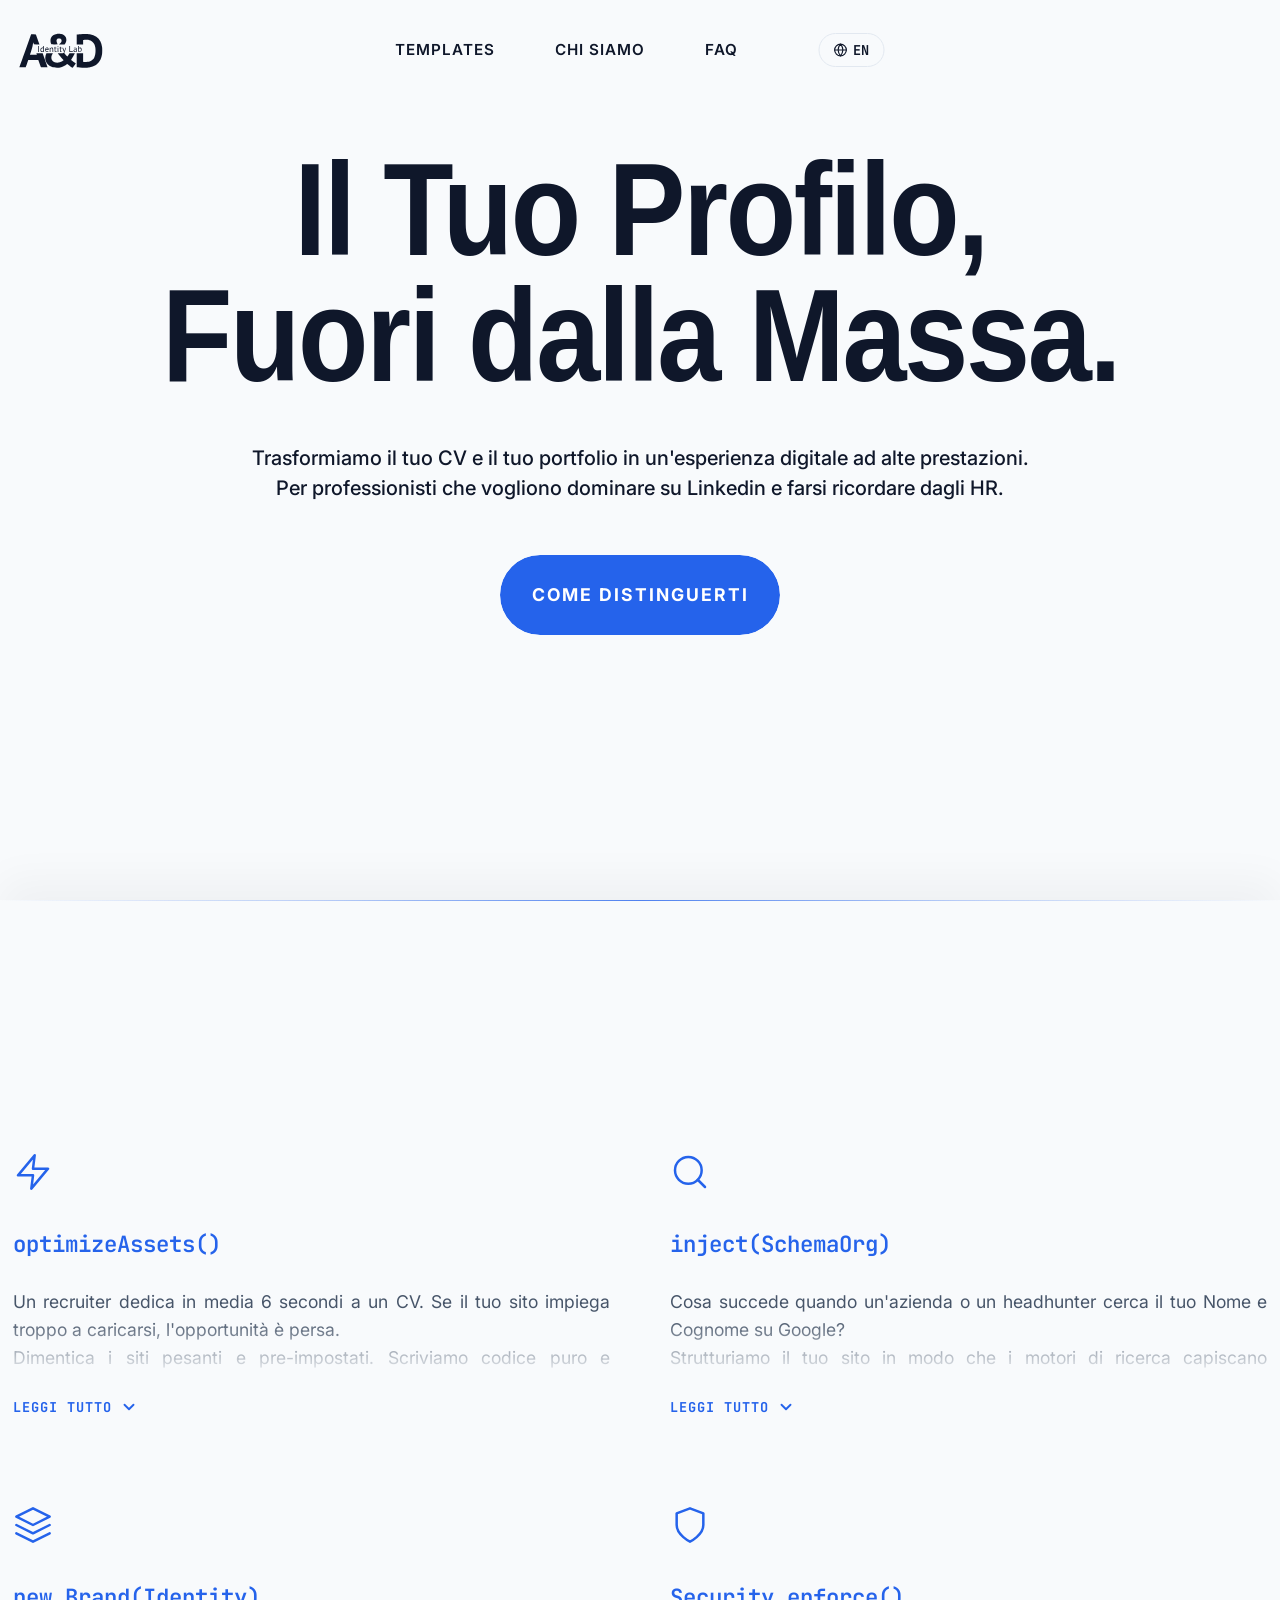
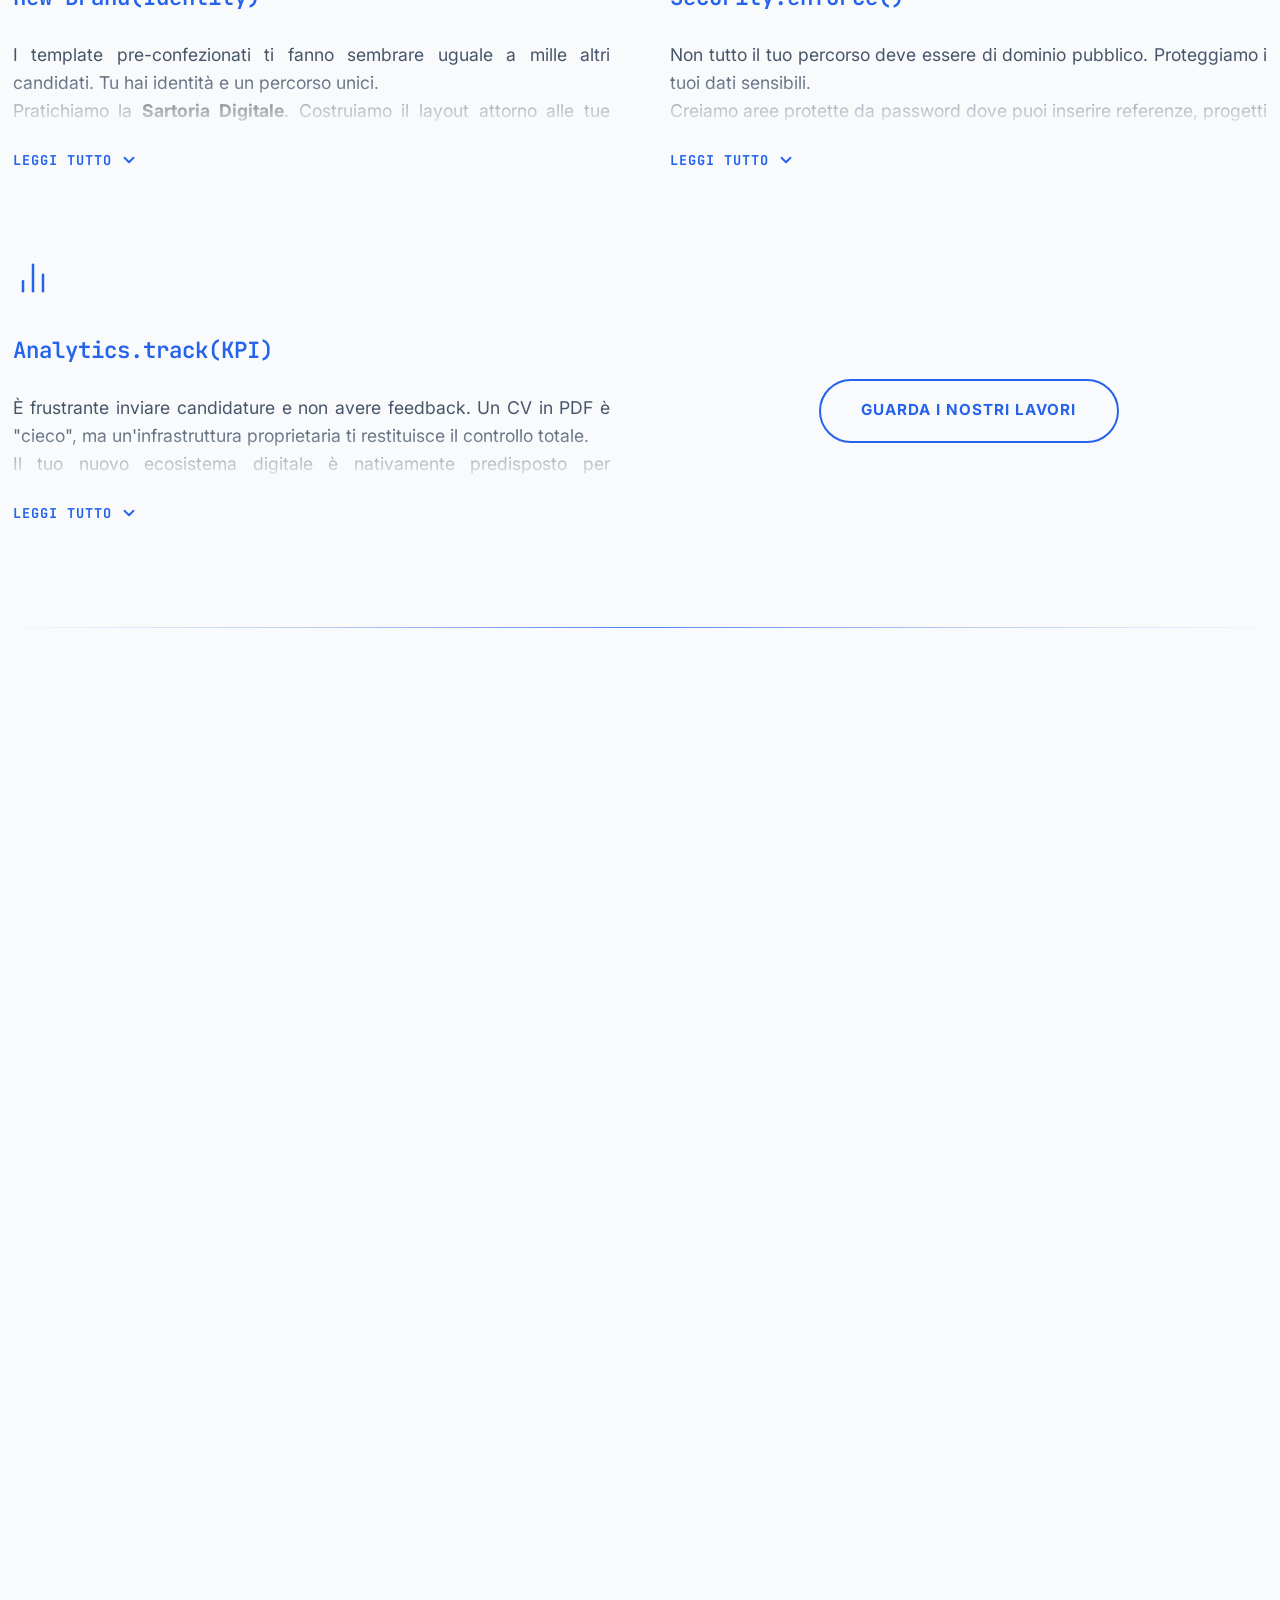
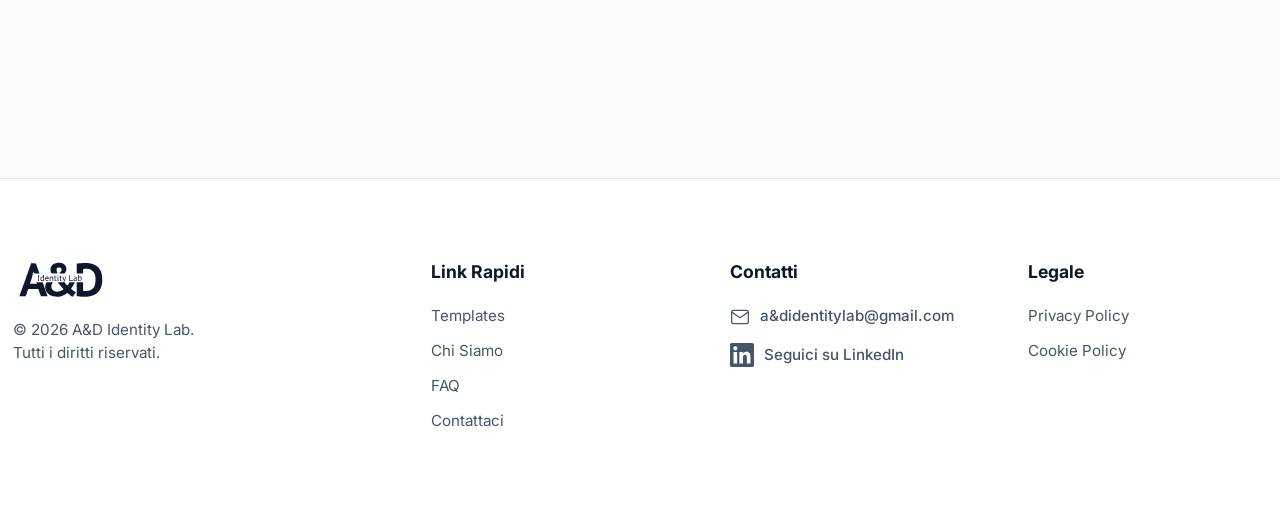
==== commit 38398a8c: "refactoring .js + new form con checkbox" ====
--- a/index.html
+++ b/index.html
@@ -348,6 +348,7 @@
             <li><a href="progetti.html">Templates</a></li>
             <li><a href="chi-siamo.html">Chi Siamo</a></li>
             <li><a href="faq.html">FAQ</a></li>
+            <li><a href="#" class="open-custom-modal">Contattaci</a></li>
           </ul>
         </div>
         <div class="footer-col">
@@ -369,8 +370,11 @@
           </ul>
       </div>
     </div>
+</div>
   </footer>
 </div>
+
+<!--MODAL DI CONTANTTO-->
 
 <div class="modal-overlay" id="planModal">
   <div class="modal-box">
@@ -391,7 +395,14 @@
         <div class="form-group">
           <input type="tel" name="Telefono" class="form-input" placeholder="Numero di Telefono" autocomplete="off">
         </div>
-
+        <div class="form-group checkbox-group">
+          <label class="custom-checkbox">
+            <input type="checkbox" id="privacyConsentPlan" name="Privacy_Consent">
+            <span class="checkmark" id="privacyCheckmarkPlan"></span>
+            <span class="checkbox-text">Dichiaro di aver letto la <a href="privacy.html" target="_blank">Privacy Policy</a> e acconsento al trattamento dei dati per la gestione della richiesta.</span>
+          </label>
+          <div id="privacyErrorPlan" class="privacy-error-msg">È necessario accettare la Privacy Policy per procedere.</div>
+        </div>
         <button type="submit" class="btn-submit" id="generatePlanBtn">Invia Richiesta</button>
       </form>
     </div>
@@ -420,7 +431,14 @@
         <div class="form-group">
           <textarea name="Messaggio" id="customMessage" class="form-input" placeholder="Parlaci del tuo obiettivo o della tua situazione attuale..." rows="4" required></textarea>
         </div>
-
+        <div class="form-group checkbox-group">
+          <label class="custom-checkbox">
+            <input type="checkbox" id="privacyConsentCustom" name="Privacy_Consent">
+            <span class="checkmark" id="privacyCheckmarkCustom"></span>
+            <span class="checkbox-text">Dichiaro di aver letto la <a href="privacy.html" target="_blank">Privacy Policy</a> e acconsento al trattamento dei dati per la gestione della richiesta.</span>
+          </label>
+          <div id="privacyErrorCustom" class="privacy-error-msg">È necessario accettare la Privacy Policy per procedere.</div>
+        </div>
         <button type="submit" class="btn-submit" id="sendCustomEmailBtn">Invia Richiesta</button>
       </form>
     </div>
@@ -429,6 +447,5 @@
 
 <!-- Script per la pagina principale -->
 <script src="js/index.js"></script>
-
 </body>
 </html>
--- a/css/index_styles.css
+++ b/css/index_styles.css
@@ -125,7 +125,7 @@
 
   /* --- EFFETTO VETRO HOVER BASE (Sfondo chiaro) --- */
   .lang-switch-btn:hover {
-    background-color: rgba(37, 99, 235, 0.08);
+    background-color: rgba(202, 216, 255, 0.08);
     backdrop-filter: blur(8px) saturate(150%);
     -webkit-backdrop-filter: blur(8px) saturate(150%);
     border-color: rgba(37, 99, 235, 0.3);
@@ -528,9 +528,9 @@
 
 /* --- LA CARD DI VETRO PRINCIPALE (DAVANTI) --- */
 .pricing-card {
-  background: rgba(255, 255, 255, 0.20);
-  backdrop-filter: blur(3px) saturate(100%);
-  -webkit-backdrop-filter: blur(3px) saturate(100%);
+  background: rgba(255, 255, 255, 0.10);
+  backdrop-filter: blur(2px) saturate(100%);
+  -webkit-backdrop-filter: blur(2px) saturate(100%);
   border: 1px solid rgba(255, 255, 255, 0.8);
   border-radius: 30px;
   padding: 35px 30px; /* Aumentato leggermente il respiro interno */
@@ -712,6 +712,134 @@
 .form-input { width: 100%; background: #F1F5F9; border: 1px solid #CBD5E1; padding: 15px; color: var(--text-color); font-family: var(--font-main); font-size: 1rem; border-radius: 10px; outline: none; transition: all 0.3s ease; }
 .form-input:focus { border-color: var(--accent-color); background: #ffffff; box-shadow: 0 0 0 4px rgba(37,99,235,0.1); }
 textarea.form-input { resize: vertical; min-height: 120px; }
+  /* ========================================================================= */
+  /* --- CHECKBOX PRIVACY PREMIUM --- */
+  /* ========================================================================= */
+  .checkbox-group {
+    margin-bottom: 25px;
+    text-align: left;
+  }
+
+  .custom-checkbox {
+    display: flex;
+    align-items: flex-start;
+    gap: 12px;
+    cursor: pointer;
+    position: relative;
+    user-select: none;
+  }
+
+  /* Nascondiamo la checkbox originale brutta del browser */
+  .custom-checkbox input {
+    position: absolute;
+    opacity: 0;
+    cursor: pointer;
+    height: 0;
+    width: 0;
+  }
+
+  /* Creiamo la nostra checkbox personalizzata */
+  .checkmark {
+    flex-shrink: 0;
+    width: 22px;
+    height: 22px;
+    background-color: #F1F5F9; /* Stesso grigio degli input */
+    border: 1px solid #CBD5E1;
+    border-radius: 6px;
+    transition: all 0.3s ease;
+    display: flex;
+    justify-content: center;
+    align-items: center;
+    margin-top: 2px; /* Allinea visivamente al testo */
+  }
+
+  /* Effetto hover sul bordo */
+  .custom-checkbox:hover input ~ .checkmark {
+    border-color: var(--accent-color);
+  }
+
+  /* Quando è spuntata, diventa blu */
+  .custom-checkbox input:checked ~ .checkmark {
+    background-color: var(--accent-color);
+    border-color: var(--accent-color);
+    box-shadow: 0 4px 10px rgba(37,99,235,0.2);
+  }
+
+  /* L'icona della "V" di spunta (costruita con i bordi) */
+  .checkmark::after {
+    content: "";
+    display: none;
+    width: 5px;
+    height: 10px;
+    border: solid white;
+    border-width: 0 2px 2px 0;
+    transform: rotate(45deg);
+    margin-bottom: 2px;
+  }
+
+  /* Mostra la "V" quando spuntata */
+  .custom-checkbox input:checked ~ .checkmark::after {
+    display: block;
+    animation: checkAnim 0.2s ease-in-out forwards;
+  }
+
+  @keyframes checkAnim {
+    0% { transform: rotate(45deg) scale(0); }
+    100% { transform: rotate(45deg) scale(1); }
+  }
+
+  /* Stile del testo legale */
+  .checkbox-text {
+    font-size: 0.85rem;
+    color: var(--secondary-text);
+    line-height: 1.5;
+  }
+
+  .checkbox-text a {
+    color: var(--text-color);
+    font-weight: 700;
+    text-decoration: underline;
+    text-underline-offset: 3px;
+    transition: color 0.3s ease;
+  }
+
+  .checkbox-text a:hover {
+    color: var(--accent-color);
+  }
+
+  /* --- MESSAGGIO ED EFFETTO ERRORE CHECKBOX --- */
+  .privacy-error-msg {
+    color: #EF4444; /* Rosso brillante ed elegante */
+    font-size: 0.8rem;
+    margin-top: 8px;
+    margin-left: 34px; /* Allineato perfettamente al testo, saltando il quadratino */
+    font-weight: 600;
+    display: none; /* Nascosto di default */
+    animation: fadeInError 0.3s ease;
+  }
+
+  .privacy-error-msg.show {
+    display: block; /* Appare quando il JS aggiunge la classe */
+  }
+
+  /* Diventa rosso se c'è un errore */
+  .checkmark.error-border {
+    border-color: #EF4444 !important;
+    background-color: rgba(239, 68, 68, 0.05);
+    animation: shakeCheck 0.4s cubic-bezier(.36,.07,.19,.97) both;
+  }
+
+  @keyframes shakeCheck {
+    10%, 90% { transform: translate3d(-1px, 0, 0); }
+    20%, 80% { transform: translate3d(2px, 0, 0); }
+    30%, 50%, 70% { transform: translate3d(-3px, 0, 0); }
+    40%, 60% { transform: translate3d(3px, 0, 0); }
+  }
+
+  @keyframes fadeInError {
+    from { opacity: 0; transform: translateY(-5px); }
+    to { opacity: 1; transform: translateY(0); }
+  }
 
 .btn-submit { width: 100%; padding: 16px 0; background: var(--accent-color); color: #fff; border: none; border-radius: 10px; font-family: var(--font-tech); font-size: 1rem; font-weight: 700; cursor: pointer; transition: all 0.3s ease; text-transform: uppercase; letter-spacing: 1px; }
 .btn-submit:hover { background: #1d4ed8; transform: translateY(-2px); box-shadow: 0 10px 20px rgba(37,99,235,0.3);}
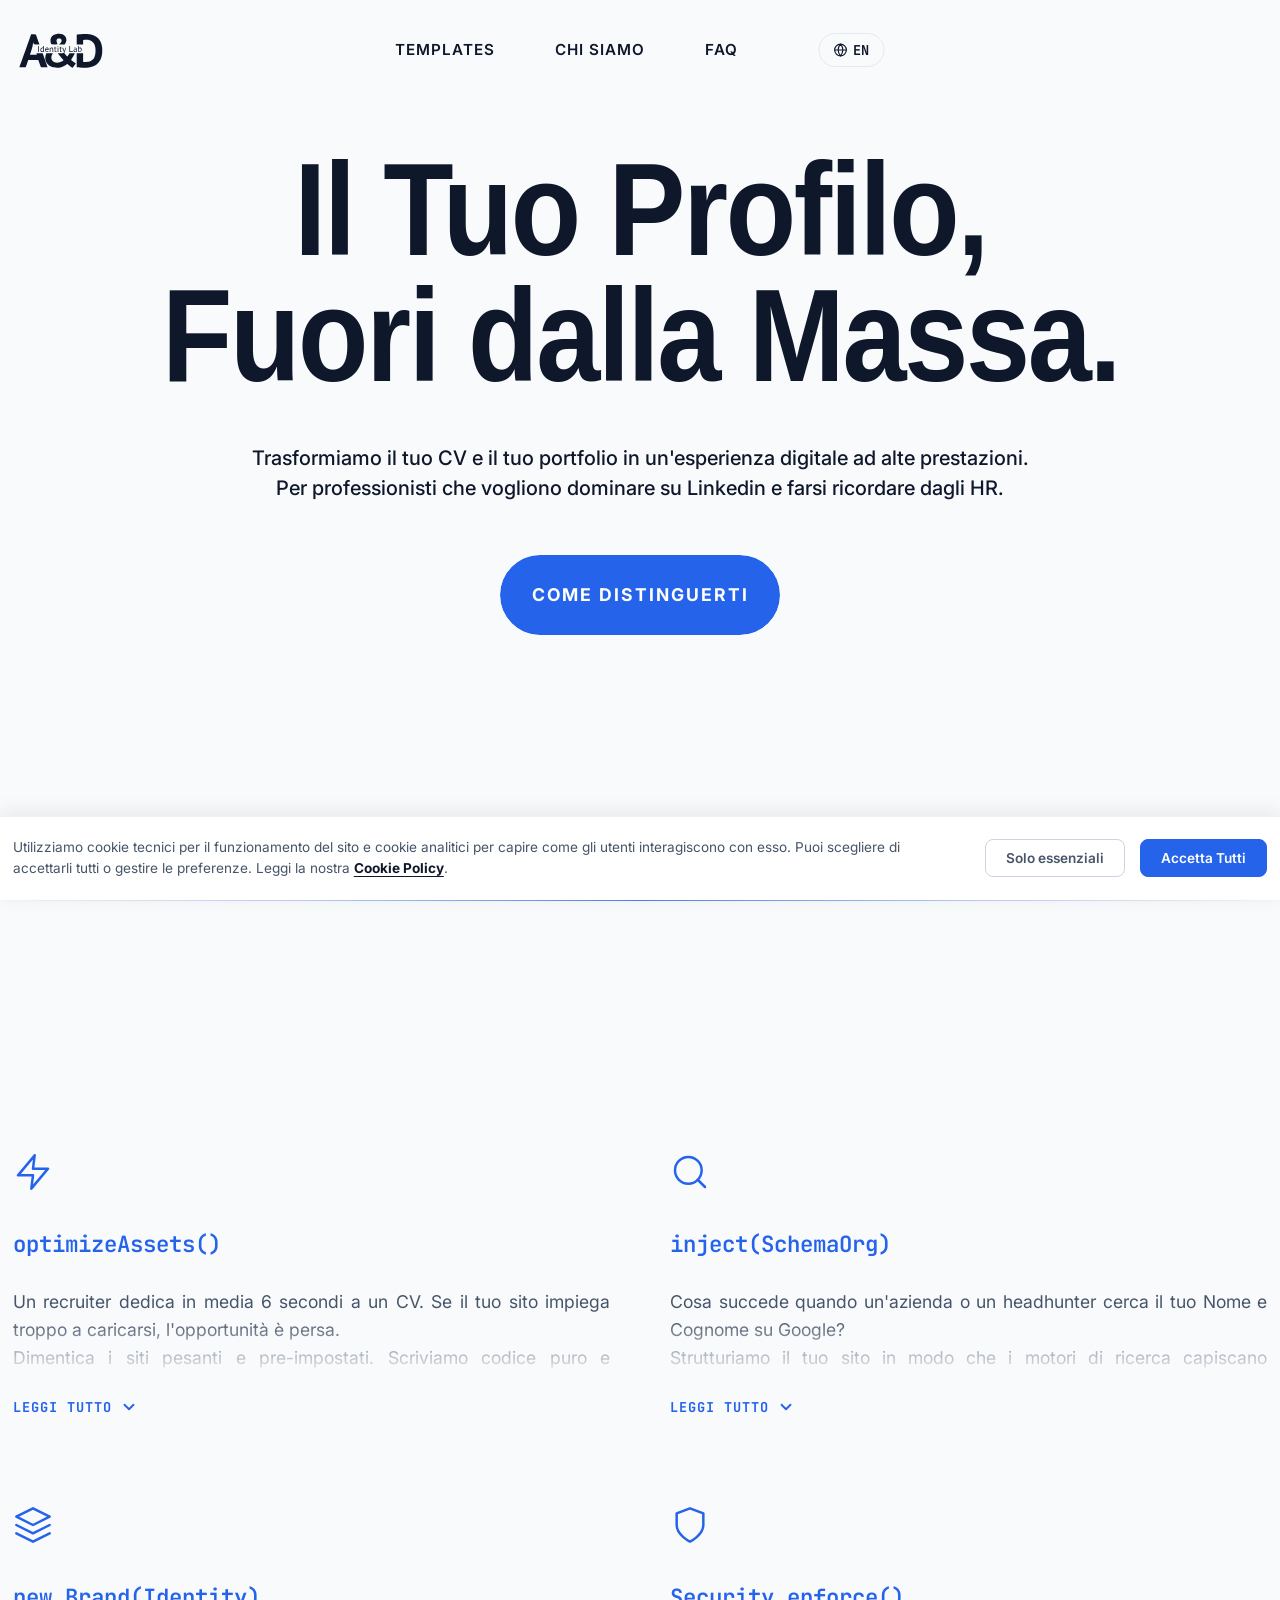
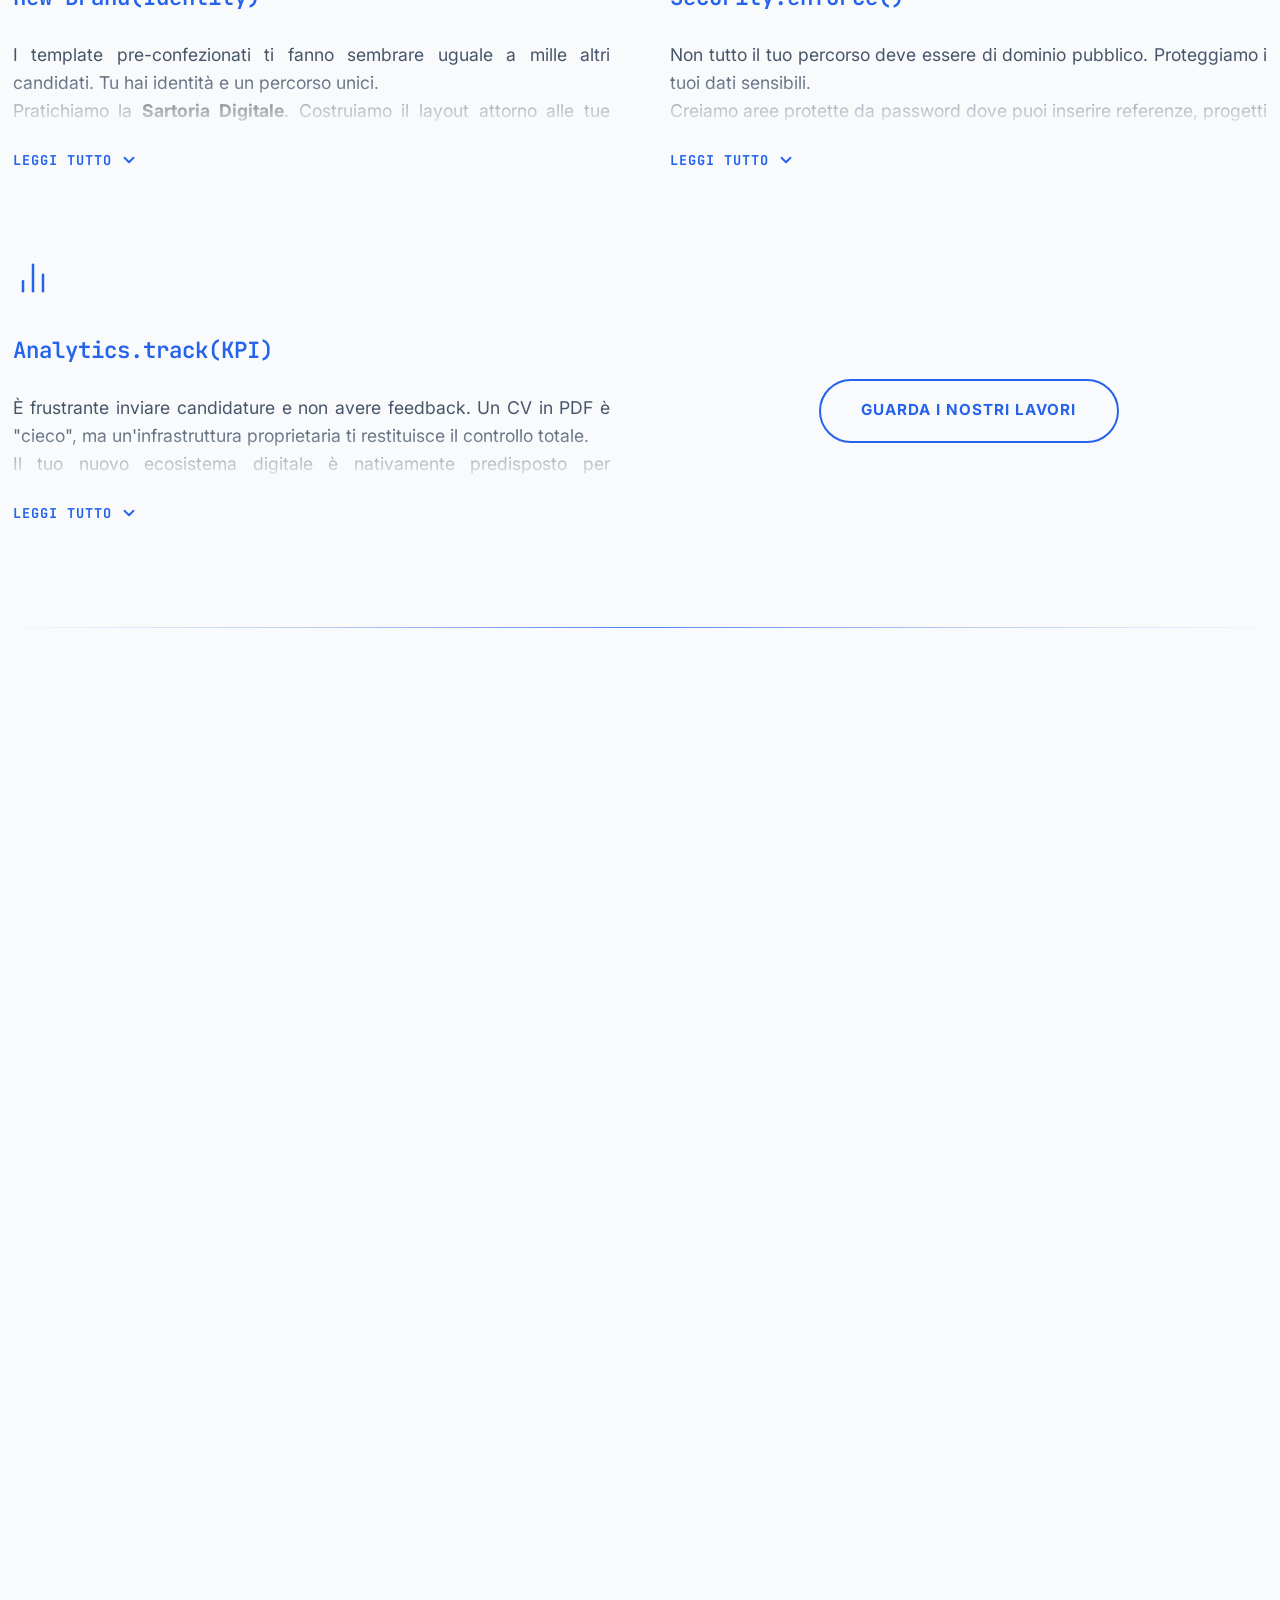
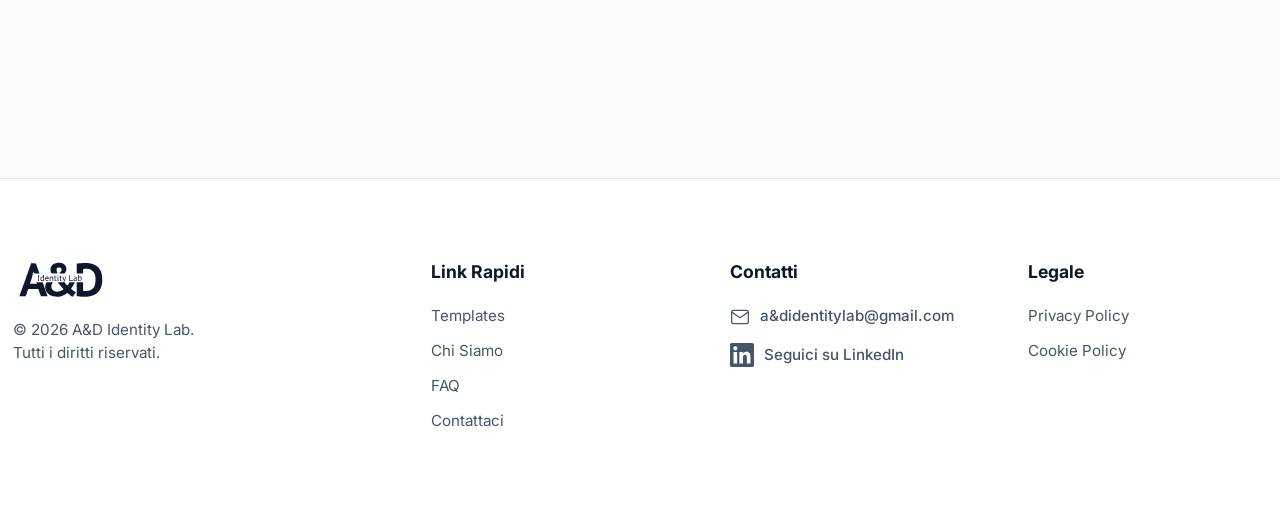
==== commit ba96617d: "refactoring .js + new form con checkbox" ====
--- a/index.html
+++ b/index.html
@@ -27,6 +27,7 @@
   <link href="https://api.fontshare.com/v2/css?f[]=clash-display@400,500,600,700&display=swap" rel="stylesheet">
 
   <link rel="stylesheet" href="css/index_styles.css">
+  <link rel="stylesheet" href="css/cookie_styles.css">
 
 </head>
 <body class="is-loading">
@@ -445,7 +446,22 @@
   </div>
 </div>
 
+<!--COOKIE BANNER-->
+<div id="cookieBanner" class="cookie-banner">
+  <div class="container cookie-container">
+    <div class="cookie-text">
+      <p>Utilizziamo cookie tecnici per il funzionamento del sito e cookie analitici per capire come gli utenti interagiscono con esso. Puoi scegliere di accettarli tutti o gestire le preferenze. Leggi la nostra <a href="cookie.html">Cookie Policy</a>.</p>
+    </div>
+    <div class="cookie-buttons">
+      <button id="rejectCookies" class="btn-cookie-outline">Solo essenziali</button>
+      <button id="acceptCookies" class="btn-cookie-solid">Accetta Tutti</button>
+    </div>
+  </div>
+</div>
+
 <!-- Script per la pagina principale -->
 <script src="js/index.js"></script>
+<script src="js/cookie.js"></script> <!--script per il banner di cookie-->
+
 </body>
 </html>
--- a/css/cookie_styles.css
+++ b/css/cookie_styles.css
@@ -0,0 +1,93 @@
+/* ========================================================================= */
+/* --- COOKIE BANNER PREMIUM --- */
+/* ========================================================================= */
+.cookie-banner {
+  position: fixed;
+  bottom: -100%; /* Nascosto di default */
+  left: 0;
+  width: 100%;
+  background-color: #ffffff;
+  box-shadow: 0 -4px 20px rgba(0,0,0,0.08);
+  z-index: 9999;
+  padding: 20px 0;
+  transition: bottom 0.5s cubic-bezier(0.16, 1, 0.3, 1);
+  border-top: 1px solid rgba(0,0,0,0.05);
+}
+
+.cookie-banner.show {
+  bottom: 0; /* Appare morbido dal basso */
+}
+
+.cookie-container {
+  display: flex;
+  justify-content: space-between;
+  align-items: center;
+  gap: 30px;
+}
+
+.cookie-text p {
+  margin: 0;
+  font-size: 0.85rem;
+  color: var(--secondary-text);
+  line-height: 1.6;
+}
+
+.cookie-text a {
+  color: var(--text-color);
+  font-weight: 700;
+  text-decoration: underline;
+  text-underline-offset: 3px;
+}
+
+.cookie-text a:hover {
+  color: var(--accent-color);
+}
+
+.cookie-buttons {
+  display: flex;
+  gap: 15px;
+  flex-shrink: 0;
+}
+
+.cookie-buttons button {
+  padding: 10px 20px;
+  font-family: var(--font-inter);
+  font-size: 0.85rem;
+  font-weight: 600;
+  border-radius: 8px;
+  cursor: pointer;
+  transition: all 0.3s ease;
+}
+
+.btn-cookie-outline {
+  background: transparent;
+  color: var(--secondary-text);
+  border: 1px solid #CBD5E1;
+}
+
+.btn-cookie-outline:hover {
+  background: #F1F5F9;
+  color: var(--text-color);
+}
+
+.btn-cookie-solid {
+  background: var(--accent-color);
+  color: #fff;
+  border: 1px solid var(--accent-color);
+}
+
+.btn-cookie-solid:hover {
+  background: #1d4ed8; /* Un blu leggermente più scuro */
+}
+
+/* Responsive */
+@media (max-width: 768px) {
+  .cookie-container {
+    flex-direction: column;
+    align-items: stretch;
+    gap: 20px;
+  }
+  .cookie-buttons {
+    flex-direction: column;
+  }
+}
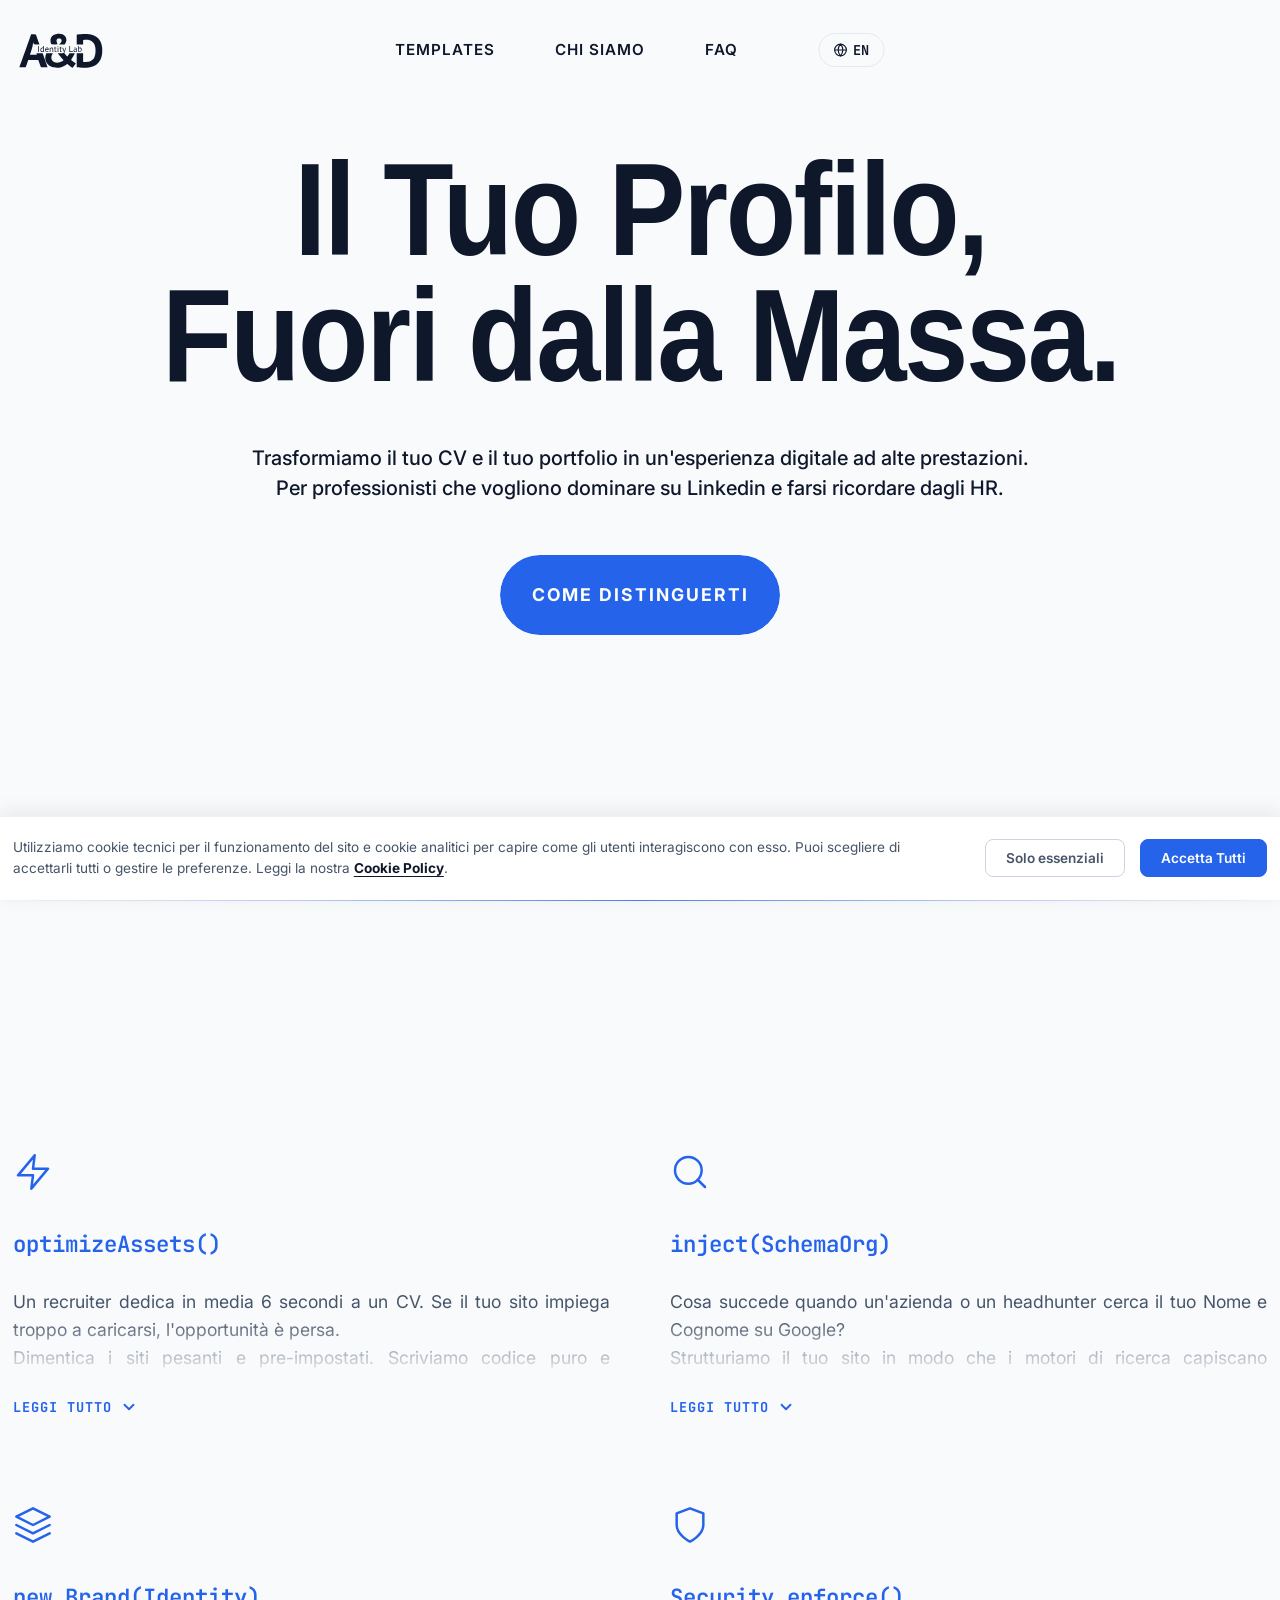
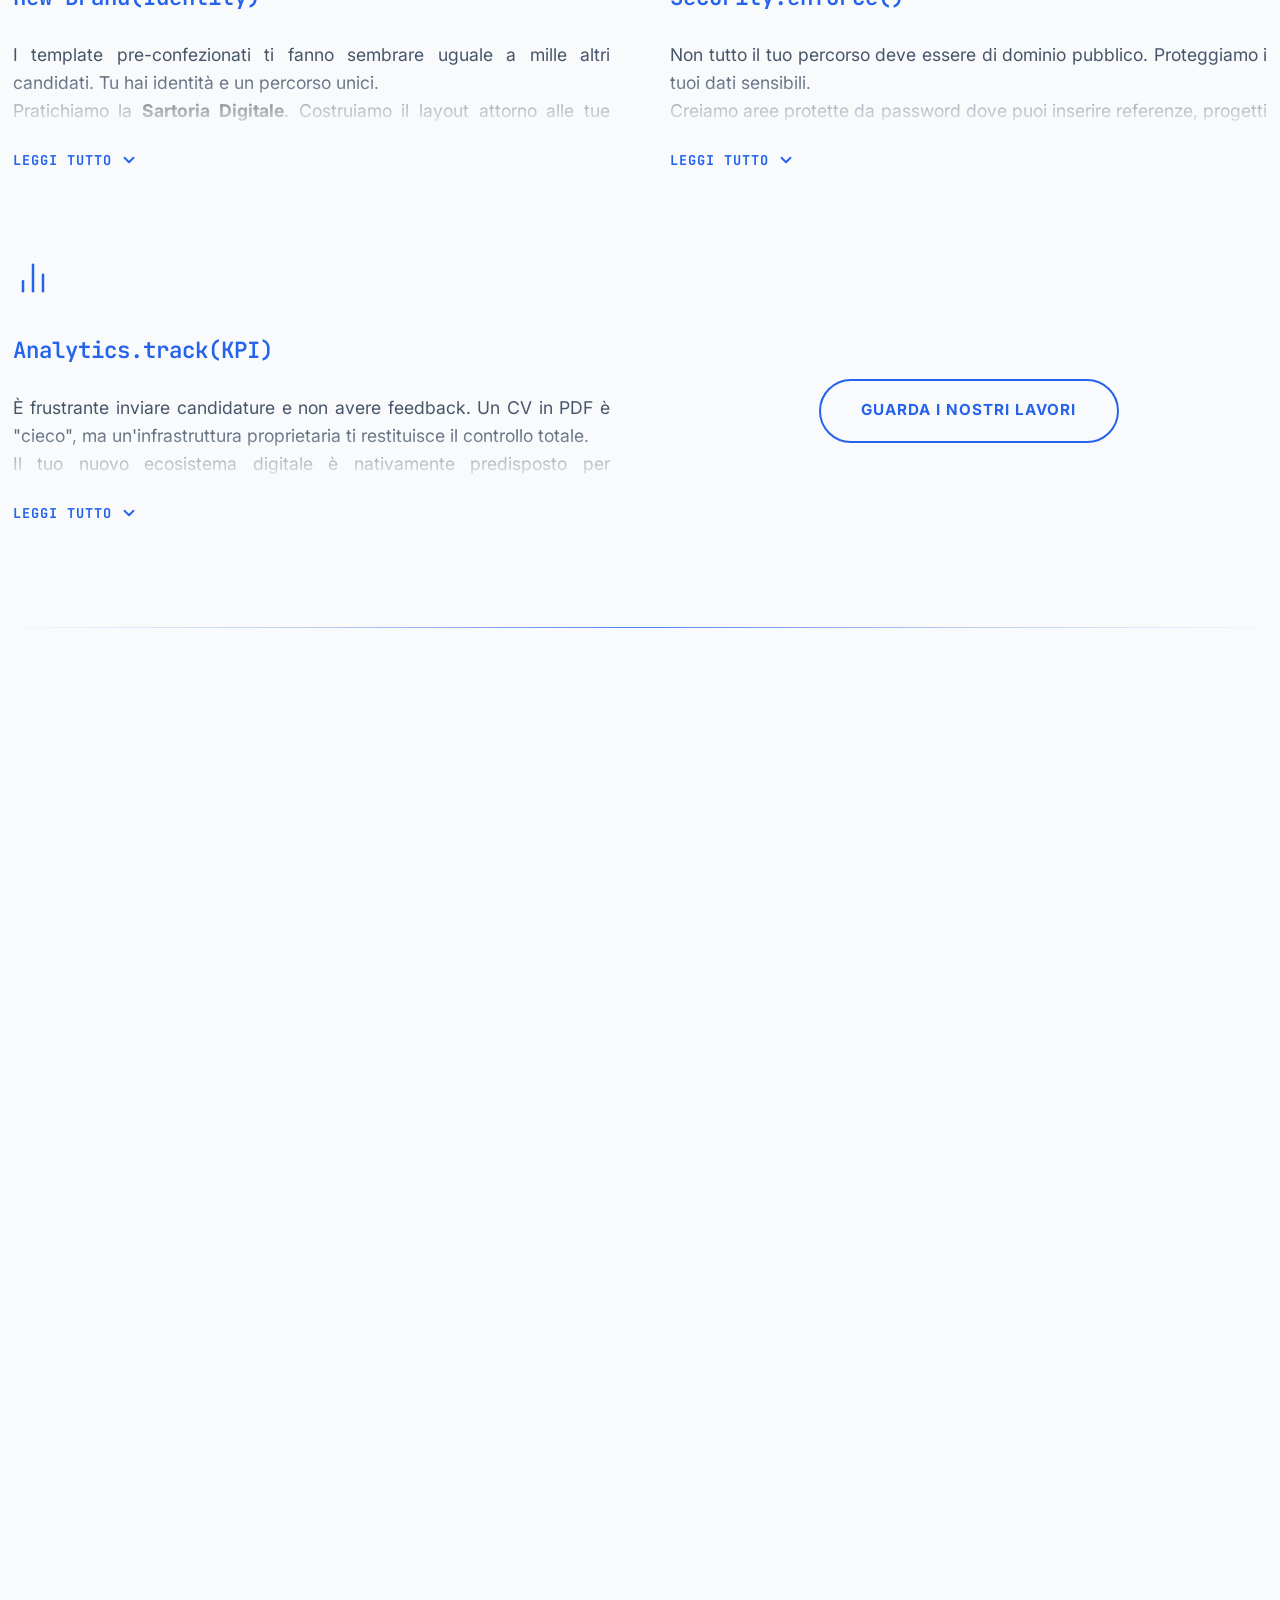
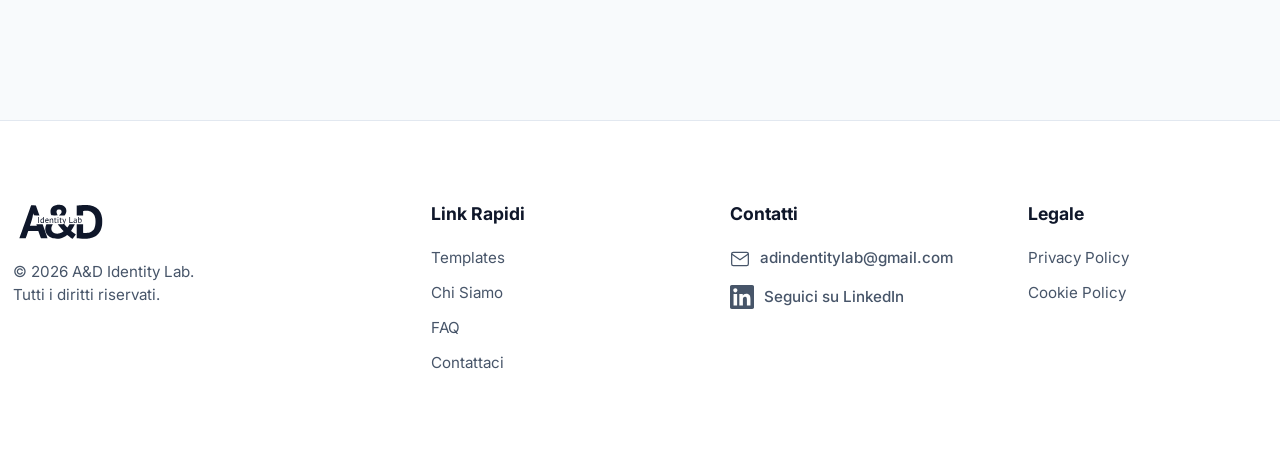
==== commit 7adff893: "style update: adjusted layout, updated pricing plans, and refined contact links" ====
--- a/index.html
+++ b/index.html
@@ -248,21 +248,21 @@
           <div class="pricing-offset-card"></div>
           <div class="pricing-card">
             <h3 class="plan-name">Identity</h3>
-            <p class="plan-target">Per Junior e figure emergenti che vogliono una presenza pulita.</p>
+            <p class="plan-target">Per Junior e figure emergenti che vogliono una presenza essenziale e pulita.</p>
             <div class="plan-price-wrapper">
               <div class="plan-price-row">
                 <span class="plan-price-currency">€</span>
-                <span class="plan-price">490</span>
+                <span class="plan-price">399</span>
                 <span class="plan-price-vat">iva incl.</span>
               </div>
-              <div class="plan-recurring">con manutenzione, hosting e dominio inclusi per il <strong>primo anno</strong></div>
+              <div class="plan-recurring">manutenzione, hosting e dominio inclusi per il <strong>primo anno</strong></div>
             </div>
             <ul class="plan-features">
-              <li><svg viewBox="0 0 24 24" fill="none" stroke="currentColor" stroke-width="2"><polyline points="20 6 9 17 4 12"></polyline></svg> <strong>Sito One-Page con CV Digitale</strong></li>
+              <li><svg viewBox="0 0 24 24" fill="none" stroke="currentColor" stroke-width="2"><polyline points="20 6 9 17 4 12"></polyline></svg> <strong>Sito One-Page (CV Digitale)</strong></li>
               <li><svg viewBox="0 0 24 24" fill="none" stroke="currentColor" stroke-width="2"><polyline points="20 6 9 17 4 12"></polyline></svg> Form di Contatto Diretto</li>
-              <li><svg viewBox="0 0 24 24" fill="none" stroke="currentColor" stroke-width="2"><polyline points="20 6 9 17 4 12"></polyline></svg> Ottimizzazione Mobile</li>
+              <li><svg viewBox="0 0 24 24" fill="none" stroke="currentColor" stroke-width="2"><polyline points="20 6 9 17 4 12"></polyline></svg> Ottimizzazione Mobile (Responsive)</li>
               <li><svg viewBox="0 0 24 24" fill="none" stroke="currentColor" stroke-width="2"><polyline points="20 6 9 17 4 12"></polyline></svg> Conformità Privacy e Cookie</li>
-              <li><svg viewBox="0 0 24 24" fill="none" stroke="currentColor" stroke-width="2"><polyline points="20 6 9 17 4 12"></polyline></svg> Certificato SSL incluso</li>
+              <li><svg viewBox="0 0 24 24" fill="none" stroke="currentColor" stroke-width="2"><polyline points="20 6 9 17 4 12"></polyline></svg> Certificato di Sicurezza SSL</li>
             </ul>
             <button class="btn-pricing outline btn-modal-trigger" data-plan="Identity">Inizia con Identity</button>
             <a href="progetti.html#templates-identity" class="link-discover-templates">
@@ -276,24 +276,21 @@
           <div class="pricing-card bestseller">
             <div class="badge-system"> IL PIÙ RICHIESTO </div>
             <h3 class="plan-name">Professional</h3>
-            <p class="plan-target">Per Senior e figure professionali che vogliono sbaragliare la concorrenza.</p>
+            <p class="plan-target">Per professionisti affermati che vogliono un vero ecosistema per il personal branding.</p>
             <div class="plan-price-wrapper">
               <div class="plan-price-row">
                 <span class="plan-price-currency">€</span>
-                <span class="plan-price">990</span>
+                <span class="plan-price">499</span>
                 <span class="plan-price-vat">iva incl.</span>
               </div>
-              <div class="plan-recurring">con manutenzione, hosting e dominio inclusi per il <strong>primo anno</strong></div>
+              <div class="plan-recurring">manutenzione, hosting e dominio inclusi per il <strong>primo anno</strong></div>
             </div>
             <ul class="plan-features">
-              <li><svg viewBox="0 0 24 24" fill="none" stroke="currentColor" stroke-width="2"><polyline points="20 6 9 17 4 12"></polyline></svg> <strong>Sito Multi-Pagina</strong></li>
+              <li><svg viewBox="0 0 24 24" fill="none" stroke="currentColor" stroke-width="2"><polyline points="20 6 9 17 4 12"></polyline></svg> <strong>Sito Multi-Pagina (Home, Profilo, Progetti)</strong></li>
               <li><svg viewBox="0 0 24 24" fill="none" stroke="currentColor" stroke-width="2"><polyline points="20 6 9 17 4 12"></polyline></svg> <strong>Multi-lingua: Italiano e Inglese</strong></li>
-              <li><svg viewBox="0 0 24 24" fill="none" stroke="currentColor" stroke-width="2"><polyline points="20 6 9 17 4 12"></polyline></svg> Portfolio Progetti</li>
-              <li><svg viewBox="0 0 24 24" fill="none" stroke="currentColor" stroke-width="2"><polyline points="20 6 9 17 4 12"></polyline></svg> Responsive Design Curato</li>
-              <li><svg viewBox="0 0 24 24" fill="none" stroke="currentColor" stroke-width="2"><polyline points="20 6 9 17 4 12"></polyline></svg> Conformità Privacy e Cookie</li>
-              <li><svg viewBox="0 0 24 24" fill="none" stroke="currentColor" stroke-width="2"><polyline points="20 6 9 17 4 12"></polyline></svg> <strong>SEO Avanzato</strong></li>
-              <li><svg viewBox="0 0 24 24" fill="none" stroke="currentColor" stroke-width="2"><polyline points="20 6 9 17 4 12"></polyline></svg> <strong>Supporto prioritario</strong></li>
-
+              <li><svg viewBox="0 0 24 24" fill="none" stroke="currentColor" stroke-width="2"><polyline points="20 6 9 17 4 12"></polyline></svg> <strong>Setup Google Analytics</strong></li>
+              <li><svg viewBox="0 0 24 24" fill="none" stroke="currentColor" stroke-width="2"><polyline points="20 6 9 17 4 12"></polyline></svg> SEO Tecnica di base</li>
+              <li><svg viewBox="0 0 24 24" fill="none" stroke="currentColor" stroke-width="2"><polyline points="20 6 9 17 4 12"></polyline></svg> Tutto ciò che è incluso in Identity</li>
             </ul>
             <button class="btn-pricing solid btn-modal-trigger" data-plan="Professional">Scegli Professional</button>
             <a href="progetti.html#templates-professional" class="link-discover-templates">
@@ -301,6 +298,34 @@
             </a>
           </div>
         </div>
+
+        <div class="pricing-wrapper revealed-element">
+          <div class="pricing-offset-card"></div>
+          <div class="pricing-card">
+            <h3 class="plan-name">Executive</h3>
+            <p class="plan-target">Per C-Level e top-tier che esigono controllo, sicurezza e posizionamento assoluto.</p>
+            <div class="plan-price-wrapper">
+              <div class="plan-price-row">
+                <span class="plan-price-currency">€</span>
+                <span class="plan-price">799</span>
+                <span class="plan-price-vat">iva incl.</span>
+              </div>
+              <div class="plan-recurring">manutenzione, hosting e dominio inclusi per il <strong>primo anno</strong></div>
+            </div>
+            <ul class="plan-features">
+              <li><svg viewBox="0 0 24 24" fill="none" stroke="currentColor" stroke-width="2"><polyline points="20 6 9 17 4 12"></polyline></svg> <strong>Area Privata sicura con Password</strong></li>
+              <li><svg viewBox="0 0 24 24" fill="none" stroke="currentColor" stroke-width="2"><polyline points="20 6 9 17 4 12"></polyline></svg> <strong>Casella Email Professionale dedicata</strong></li>
+              <li><svg viewBox="0 0 24 24" fill="none" stroke="currentColor" stroke-width="2"><polyline points="20 6 9 17 4 12"></polyline></svg> <strong>SEO Avanzata e Dati Strutturati</strong></li>
+              <li><svg viewBox="0 0 24 24" fill="none" stroke="currentColor" stroke-width="2"><polyline points="20 6 9 17 4 12"></polyline></svg> Assistenza Dedicata Prioritaria</li>
+              <li><svg viewBox="0 0 24 24" fill="none" stroke="currentColor" stroke-width="2"><polyline points="20 6 9 17 4 12"></polyline></svg> Tutto ciò che è incluso in Professional</li>
+            </ul>
+            <button class="btn-pricing outline btn-modal-trigger" data-plan="Executive">Scegli Executive</button>
+            <a href="#customPlanModal" class="link-discover-templates open-custom-modal">
+              Hai esigenze diverse? Parliamone.
+            </a>
+          </div>
+        </div>
+
       </div>
 
       <div class="custom-plan-banner">
@@ -310,11 +335,11 @@
           <p class="banner-desc">Raccontaci il tuo percorso, configureremo la soluzione perfetta.</p>
         </div>
         <div class="banner-action">
-          <button id="openCustomModalBtn" class="btn-banner">Parla con noi</button>
+          <button id="openCustomModalBtn" class="btn-banner open-custom-modal">Parla con noi</button>
         </div>
       </div>
-      </div>
-
+
+    </div>
   </section>
 
   <footer>
@@ -354,11 +379,11 @@
         </div>
         <div class="footer-col">
           <h4>Contatti</h4>
-          <a href="mailto:a&dwebengineering@gmail.com" class="contact-item">
+          <a href="mailto:adindentitylab@gmail.com" class="contact-item">
             <svg viewBox="0 0 24 24" fill="none" stroke="currentColor" stroke-linecap="round" stroke-linejoin="round"><path d="M4 4h16c1.1 0 2 .9 2 2v12c0 1.1-.9 2-2 2H4c-1.1 0-2-.9-2-2V6c0-1.1.9-2 2-2z"></path><polyline points="22,6 12,13 2,6"></polyline></svg>
-            a&didentitylab@gmail.com
+            adindentitylab@gmail.com
           </a>
-          <a href="#" class="contact-item social-link">
+          <a href="https://www.linkedin.com/company/a-d-identity-lab/" class="contact-item social-link">
             <svg viewBox="0 0 24 24" xmlns="http://www.w3.org/2000/svg"><path d="M20.447 20.452h-3.554v-5.569c0-1.328-.027-3.037-1.852-3.037-1.853 0-2.136 1.445-2.136 2.939v5.667H9.351V9h3.414v1.561h.046c.477-.9 1.637-1.85 3.37-1.85 3.601 0 4.267 2.37 4.267 5.455v6.286zM5.337 7.433c-1.144 0-2.063-.926-2.063-2.065 0-1.138.92-2.063 2.063-2.063 1.14 0 2.064.925 2.064 2.063 0 1.139-.925 2.065-2.064 2.065zm1.782 13.019H3.555V9h3.564v11.452zM22.225 0H1.771C.792 0 0 .774 0 1.729v20.542C0 23.227.792 24 1.771 24h20.451C23.2 24 24 23.227 24 22.271V1.729C24 .774 23.2 0 22.222 0h.003z"/></svg>
             Seguici su LinkedIn
           </a>
--- a/css/index_styles.css
+++ b/css/index_styles.css
@@ -352,6 +352,7 @@
   color: var(--text-color);
   margin-bottom: 100px;
   letter-spacing: -1px; /* Leggermente ridotto per non sgranare il font largo */
+  text-align: center;
 
   /* PARTENZA: Invisibile, in basso di 40px, e GIA' allungato in verticale (es. 1.15 = +15%) */
   opacity: 0;
@@ -485,9 +486,9 @@
 .pricing-section .section-title { margin-bottom: 80px; position: relative; z-index: 10; }
 .pricing-grid {
   display: grid;
-  grid-template-columns: repeat(2, 1fr);
+  grid-template-columns: repeat(3, 1fr);
   gap: 40px; /* Aumentato leggermente il gap per farle respirare */
-  max-width: 950px; /* Limita la larghezza totale per mantenere le giuste proporzioni */
+  max-width: 95%; /* Limita la larghezza totale per mantenere le giuste proporzioni */
   margin: 0 auto; /* Centra orizzontalmente l'intero blocco */
   position: relative;
   z-index: 10;
@@ -529,8 +530,8 @@
 /* --- LA CARD DI VETRO PRINCIPALE (DAVANTI) --- */
 .pricing-card {
   background: rgba(255, 255, 255, 0.10);
-  backdrop-filter: blur(2px) saturate(100%);
-  -webkit-backdrop-filter: blur(2px) saturate(100%);
+  backdrop-filter: blur(2px) saturate(60%%);
+  -webkit-backdrop-filter: blur(2px) saturate(60%);
   border: 1px solid rgba(255, 255, 255, 0.8);
   border-radius: 30px;
   padding: 35px 30px; /* Aumentato leggermente il respiro interno */
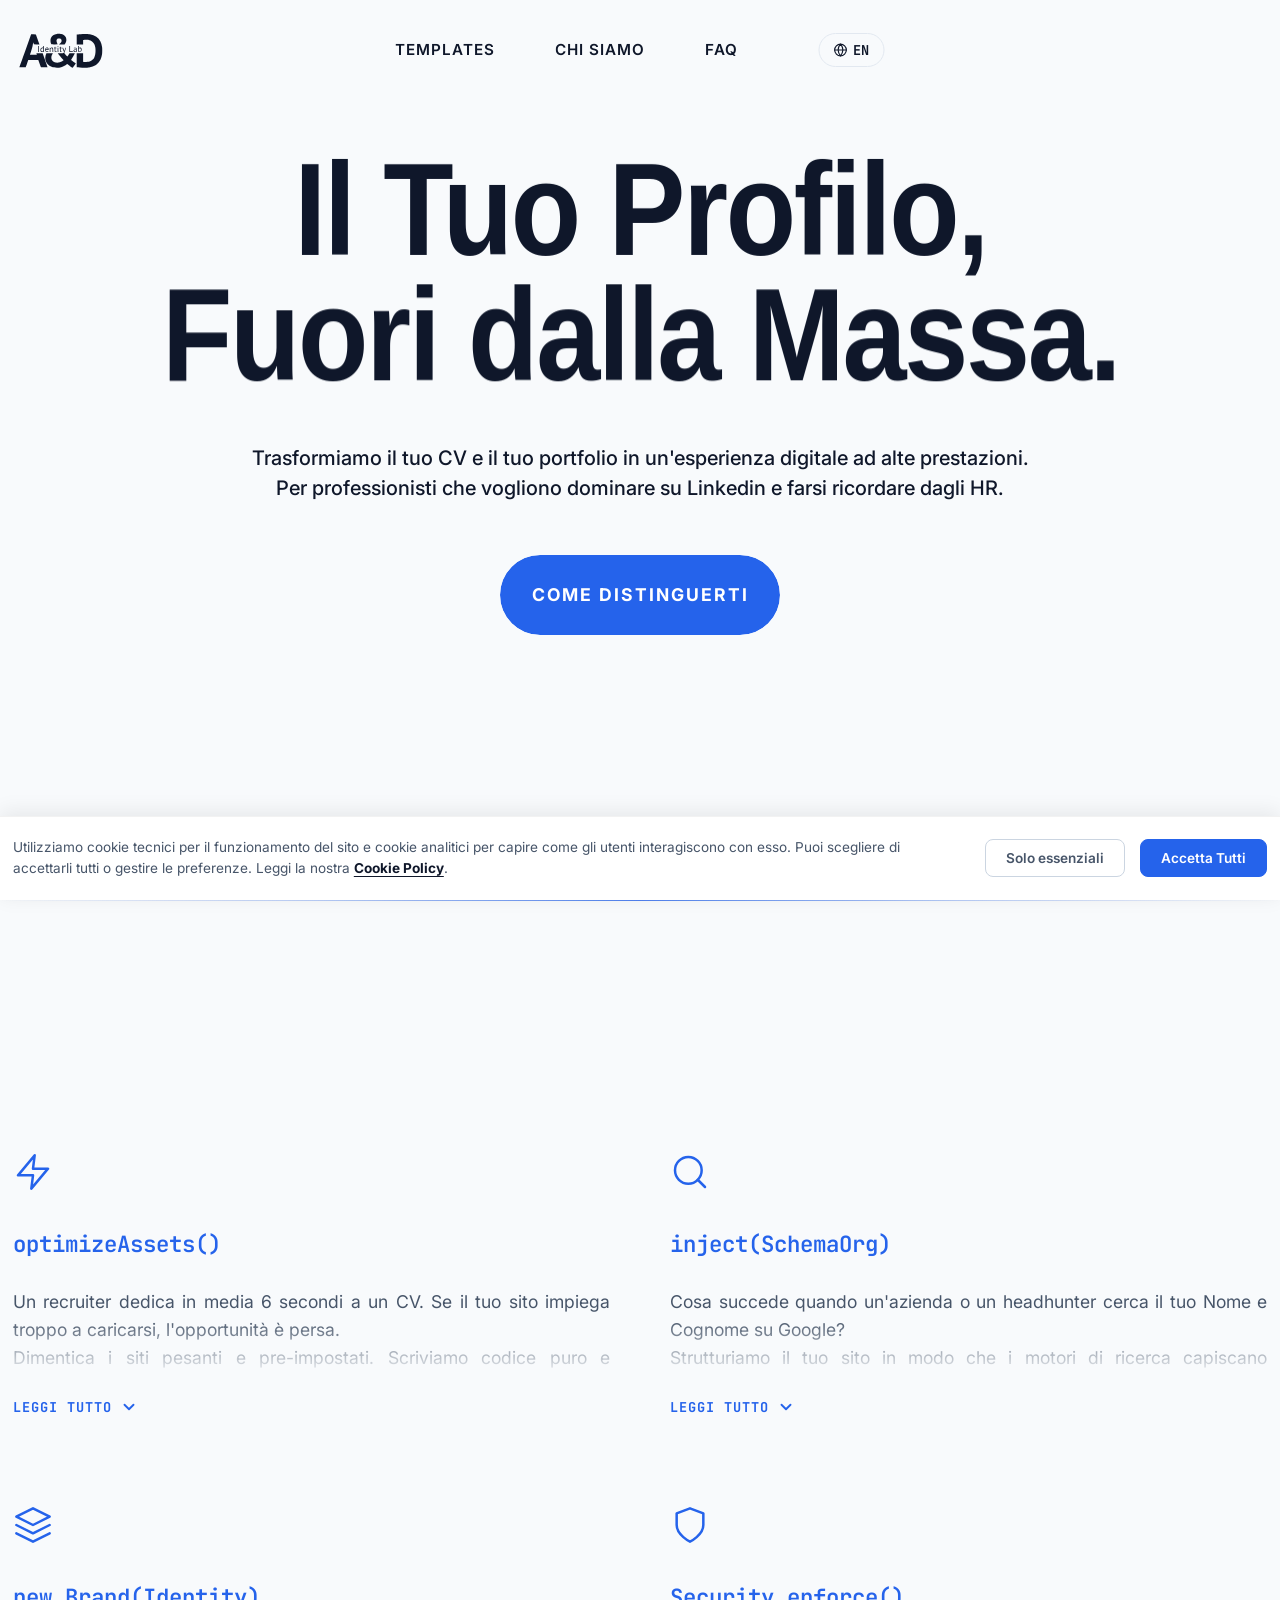
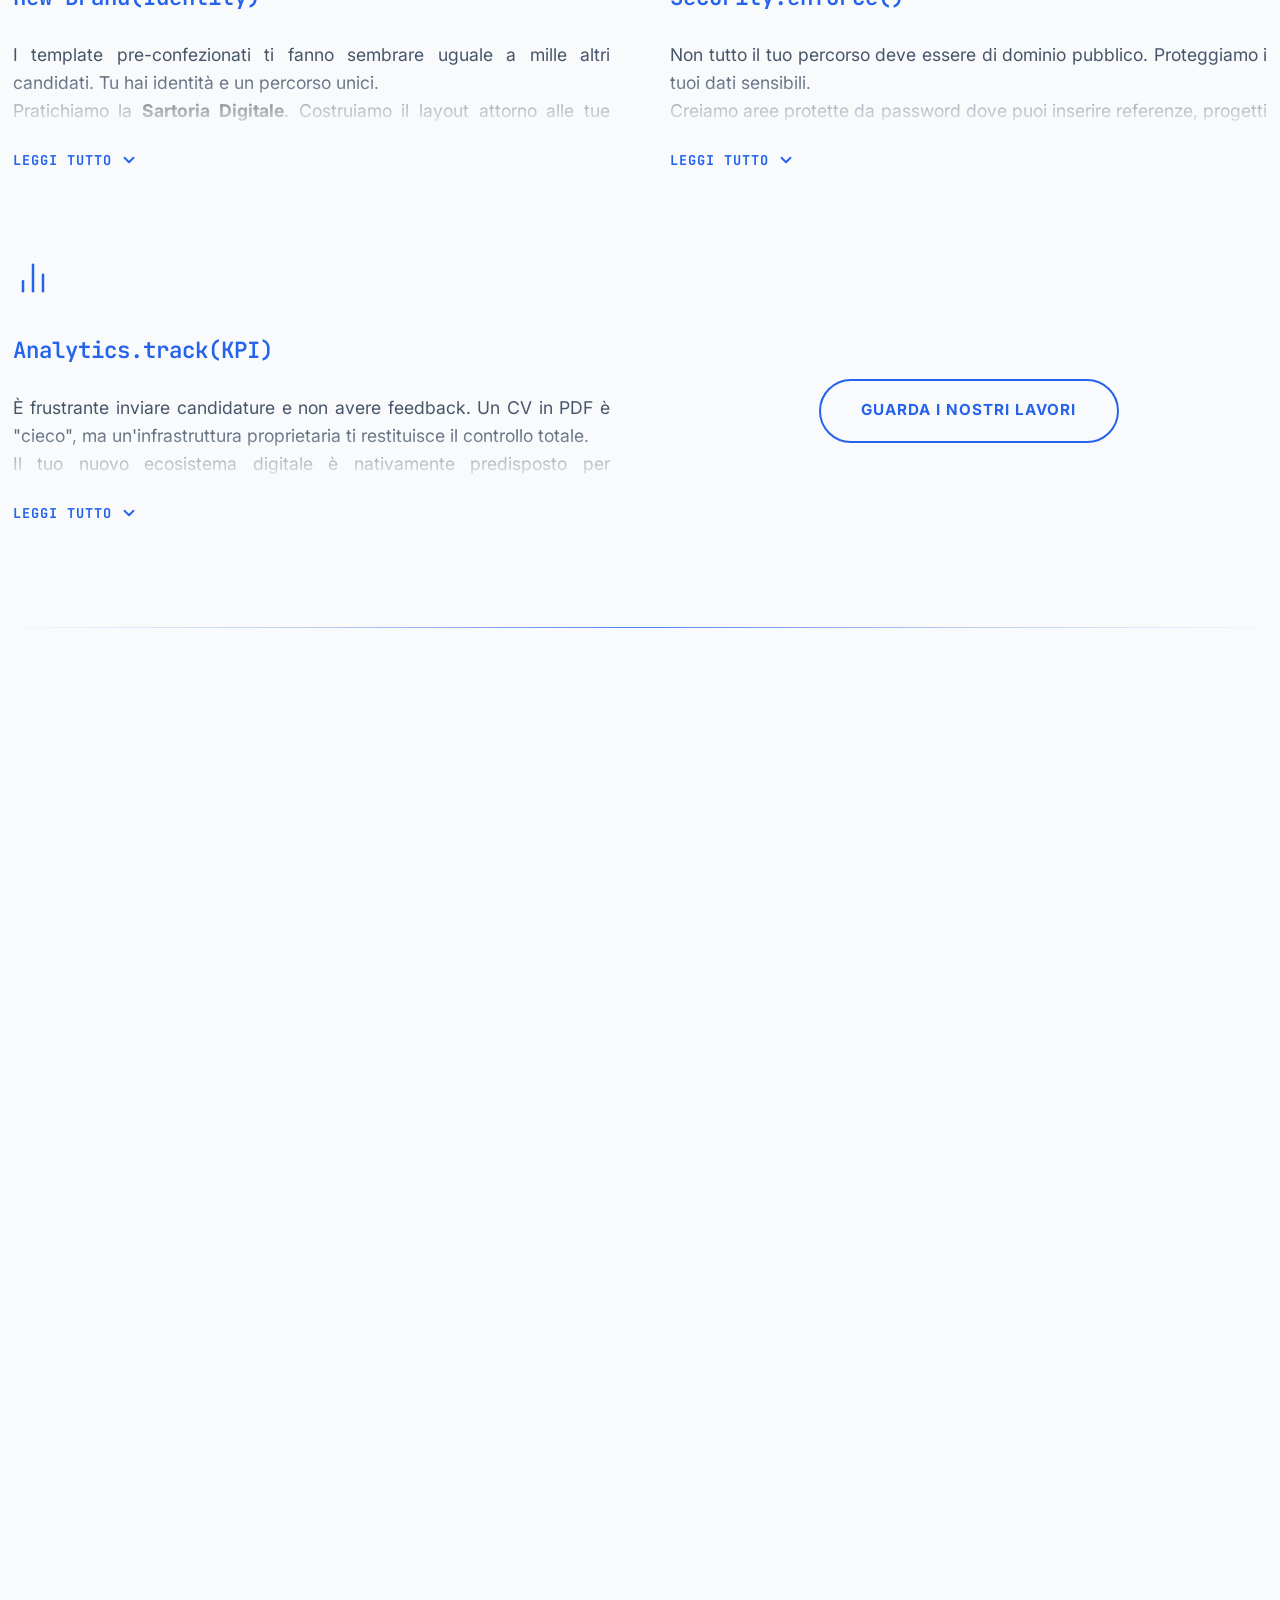
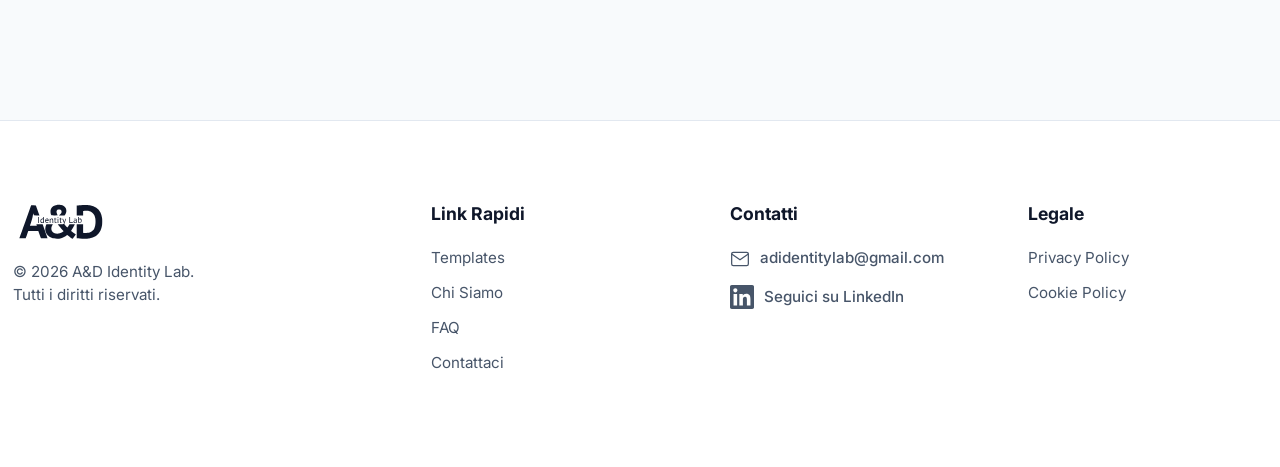
==== commit 4f781833: "fix email typo index.html" ====
--- a/index.html
+++ b/index.html
@@ -381,7 +381,7 @@
           <h4>Contatti</h4>
           <a href="mailto:adindentitylab@gmail.com" class="contact-item">
             <svg viewBox="0 0 24 24" fill="none" stroke="currentColor" stroke-linecap="round" stroke-linejoin="round"><path d="M4 4h16c1.1 0 2 .9 2 2v12c0 1.1-.9 2-2 2H4c-1.1 0-2-.9-2-2V6c0-1.1.9-2 2-2z"></path><polyline points="22,6 12,13 2,6"></polyline></svg>
-            adindentitylab@gmail.com
+            adidentitylab@gmail.com
           </a>
           <a href="https://www.linkedin.com/company/a-d-identity-lab/" class="contact-item social-link">
             <svg viewBox="0 0 24 24" xmlns="http://www.w3.org/2000/svg"><path d="M20.447 20.452h-3.554v-5.569c0-1.328-.027-3.037-1.852-3.037-1.853 0-2.136 1.445-2.136 2.939v5.667H9.351V9h3.414v1.561h.046c.477-.9 1.637-1.85 3.37-1.85 3.601 0 4.267 2.37 4.267 5.455v6.286zM5.337 7.433c-1.144 0-2.063-.926-2.063-2.065 0-1.138.92-2.063 2.063-2.063 1.14 0 2.064.925 2.064 2.063 0 1.139-.925 2.065-2.064 2.065zm1.782 13.019H3.555V9h3.564v11.452zM22.225 0H1.771C.792 0 0 .774 0 1.729v20.542C0 23.227.792 24 1.771 24h20.451C23.2 24 24 23.227 24 22.271V1.729C24 .774 23.2 0 22.222 0h.003z"/></svg>
